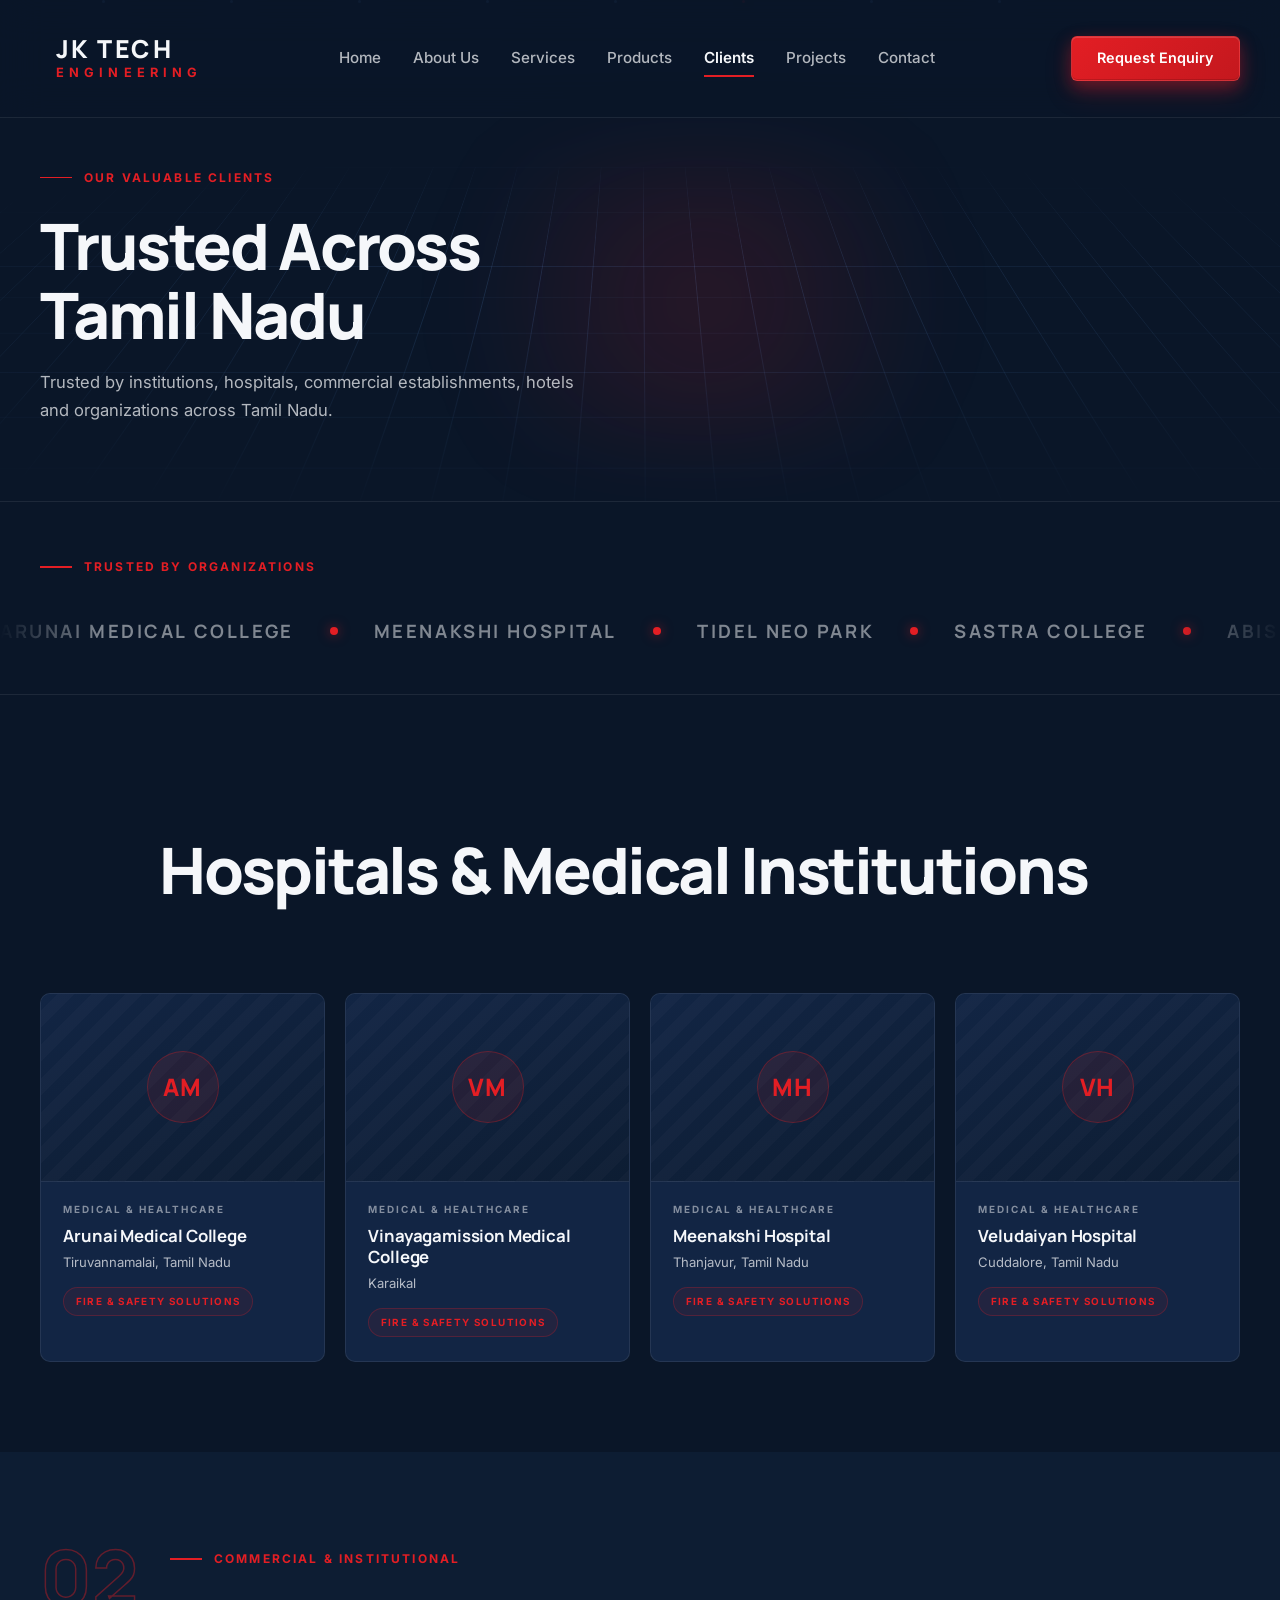
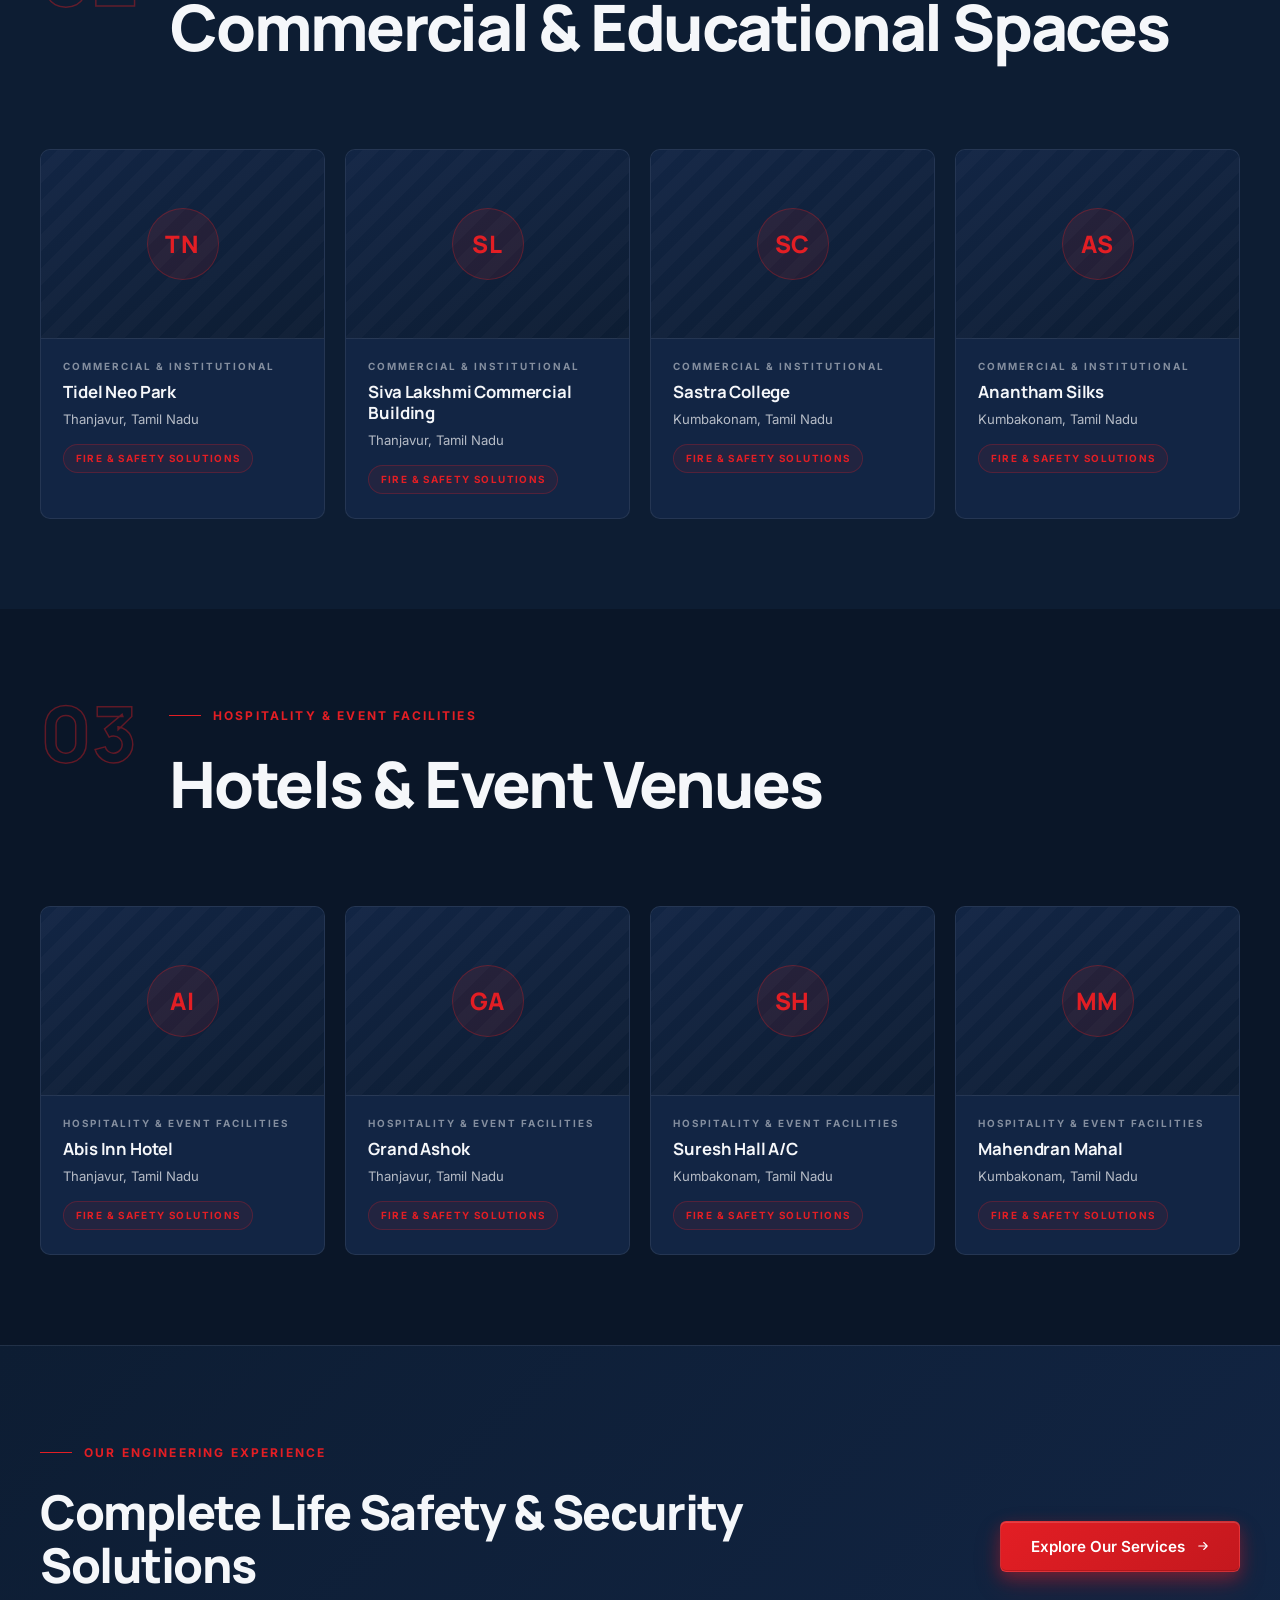
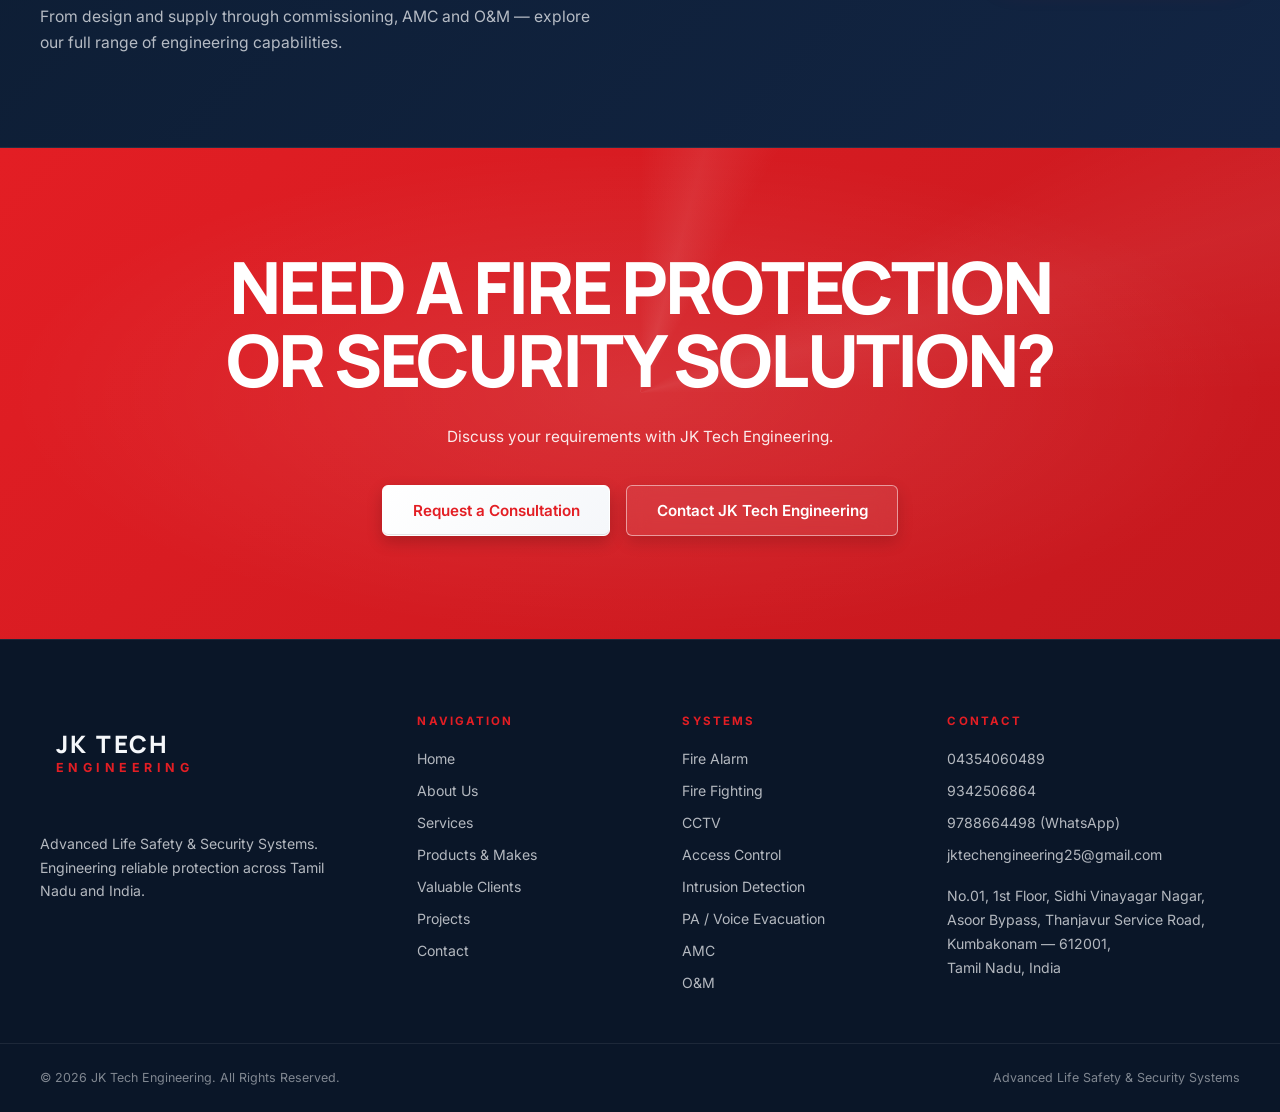
==== clients.html @ 4ef5f95f "Add files via upload" ====
<!DOCTYPE html>
<html lang="en">
<head>
<meta charset="UTF-8" />
<meta name="viewport" content="width=device-width, initial-scale=1.0, viewport-fit=cover" />
<title>Our Valuable Clients | JK Tech Engineering</title>
<meta name="description" content="Trusted by institutions, hospitals, commercial establishments, hotels and organizations across Tamil Nadu — JK Tech Engineering's valued client portfolio." />
<meta name="theme-color" content="#0A1628" />
<link rel="icon" type="image/png" href="./images/logo/favicon.png" />
<link rel="apple-touch-icon" href="./images/logo/favicon.png" />
<link rel="preconnect" href="https://fonts.googleapis.com" />
<link rel="preconnect" href="https://fonts.gstatic.com" crossorigin />
<link href="https://fonts.googleapis.com/css2?family=Inter:wght@400;500;600;700&family=Manrope:wght@500;600;700;800&display=swap" rel="stylesheet" />
<link rel="stylesheet" href="styles.css" />
</head>
<body>

<div class="page-transition" id="pageTransition" aria-hidden="true">
  <div class="page-transition__logo"><img src="./images/logo/logo.png" alt="" /></div>
</div>
<div class="scroll-progress" id="scrollProgress" aria-hidden="true"></div>

<header class="nav" id="nav">
  <div class="container nav__inner">
    <a href="index.html" class="logo" aria-label="JK Tech Engineering">
      <img src="./images/logo/logo.png" alt="" class="logo__mark" />
      <span class="logo__text">
        <span class="logo__name">JK TECH</span>
        <span class="logo__sub">ENGINEERING</span>
      </span>
    </a>
    <nav class="nav__links" aria-label="Primary">
      <a href="index.html">Home</a>
      <a href="index.html#about">About Us</a>
      <a href="services.html">Services</a>
      <a href="products.html">Products </a>
      <a href="clients.html" class="is-current">Clients</a>
      <a href="projects.html">Projects</a>
      <a href="index.html#contact">Contact</a>
    </nav>
    <div class="nav__actions">
      <a href="index.html#contact" class="btn btn--red">Request Enquiry</a>
      <button class="nav__burger" id="navBurger" aria-label="Open menu" aria-expanded="false"><span></span><span></span><span></span></button>
    </div>
  </div>
</header>

<div class="mmenu" id="mobileMenu" aria-hidden="true">
  <div class="mmenu__backdrop" data-close></div>
  <aside class="mmenu__panel">
    <div class="mmenu__head">
      <div class="mmenu__brand">
        <img src="./images/logo/logo.png" alt="" class="logo__mark" />
        <span class="logo__text"><span class="logo__name">JK TECH</span><span class="logo__sub">ENGINEERING</span></span>
      </div>
      <button class="mmenu__close" data-close aria-label="Close menu">✕</button>
    </div>
    <nav class="mmenu__links">
      <a href="index.html">Home</a>
      <a href="index.html#about">About Us</a>
      <a href="services.html">Services</a>
      <a href="products.html">Products </a>
      <a href="clients.html">Clients</a>
      <a href="projects.html">Projects</a>
      <a href="index.html#contact">Contact</a>
    </nav>
    <div class="mmenu__foot">
      <a href="tel:+919342506864" class="btn btn--outline">Call Now</a>
      <a href="https://wa.me/919788664498" target="_blank" rel="noopener" class="btn btn--outline">WhatsApp</a>
      <a href="index.html#contact" class="btn btn--red">Send Enquiry</a>
    </div>
  </aside>
</div>

<main>

<!-- HERO -->
<section class="page-hero">
  <div class="hero__bg" aria-hidden="true">
    <div class="hero__grid-3d"></div>
    <div class="hero__glow"></div>
    <div class="hero__particles">
      <span></span><span></span><span></span><span></span><span></span>
      <span></span><span></span><span></span>
    </div>
  </div>
  <div class="container">
    <p class="label-line" data-reveal><span class="label-line__rule"></span>OUR VALUABLE CLIENTS</p>
    <h1 class="page-hero__title" data-reveal>Trusted Across<br/>Tamil Nadu</h1>
    <p class="page-hero__sub" data-reveal>
      Trusted by institutions, hospitals, commercial establishments, hotels and organizations across Tamil Nadu.
    </p>
  </div>
</section>

<!-- TRUSTED MARQUEE -->
<section class="clients-marquee-section">
  <div class="container">
    <p class="label-line clients-marquee__label" data-reveal><span class="label-line__rule"></span>TRUSTED BY ORGANIZATIONS</p>
  </div>
  <div class="clients-marquee" aria-hidden="true">
    <div class="clients-marquee__track">
      <div class="clients-marquee__row">
        <span>ARUNAI MEDICAL COLLEGE</span><span class="dot-red"></span>
        <span>MEENAKSHI HOSPITAL</span><span class="dot-red"></span>
        <span>TIDEL NEO PARK</span><span class="dot-red"></span>
        <span>SASTRA COLLEGE</span><span class="dot-red"></span>
        <span>ABIS INN HOTEL</span><span class="dot-red"></span>
        <span>ANANTHAM SILKS</span><span class="dot-red"></span>
        <span>GRAND ASHOK</span><span class="dot-red"></span>
        <span>SIVA LAKSHMI COMMERCIAL</span><span class="dot-red"></span>
        <span>VINAYAGAMISSION MEDICAL COLLEGE</span><span class="dot-red"></span>
        <span>MAHENDRAN MAHAL</span><span class="dot-red"></span>
      </div>
      <div class="clients-marquee__row">
        <span>ARUNAI MEDICAL COLLEGE</span><span class="dot-red"></span>
        <span>MEENAKSHI HOSPITAL</span><span class="dot-red"></span>
        <span>TIDEL NEO PARK</span><span class="dot-red"></span>
        <span>SASTRA COLLEGE</span><span class="dot-red"></span>
        <span>ABIS INN HOTEL</span><span class="dot-red"></span>
        <span>ANANTHAM SILKS</span><span class="dot-red"></span>
        <span>GRAND ASHOK</span><span class="dot-red"></span>
        <span>SIVA LAKSHMI COMMERCIAL</span><span class="dot-red"></span>
        <span>VINAYAGAMISSION MEDICAL COLLEGE</span><span class="dot-red"></span>
        <span>MAHENDRAN MAHAL</span><span class="dot-red"></span>
      </div>
    </div>
  </div>
</section>

<!-- CATEGORY 1: MEDICAL & HEALTHCARE -->
<section class="client-category" id="cat-medical">
  <div class="container">
    <header class="client-category__head">
      <span class="client-category__num" data-reveal>01</span>
      <div>
        <p class="label-line" data-reveal><span class="label-line__rule"></span>MEDICAL &amp; HEALTHCARE</p>
        <h2 class="heading-xl" data-reveal>Hospitals &amp; Medical Institutions</h2>
      </div>
    </header>

    <div class="client-grid">
      <article class="client-card" data-reveal>
        <div class="client-card__logo">
          <div class="client-card__placeholder"><span>AM</span></div>
        </div>
        <div class="client-card__body">
          <p class="client-card__cat">Medical &amp; Healthcare</p>
          <h3 class="client-card__name">Arunai Medical College</h3>
          <p class="client-card__loc">Tiruvannamalai, Tamil Nadu</p>
          <span class="client-card__tag">Fire &amp; Safety Solutions</span>
        </div>
      </article>

      <article class="client-card" data-reveal>
        <div class="client-card__logo">
          <div class="client-card__placeholder"><span>VM</span></div>
        </div>
        <div class="client-card__body">
          <p class="client-card__cat">Medical &amp; Healthcare</p>
          <h3 class="client-card__name">Vinayagamission Medical College</h3>
          <p class="client-card__loc">Karaikal</p>
          <span class="client-card__tag">Fire &amp; Safety Solutions</span>
        </div>
      </article>

      <article class="client-card" data-reveal>
        <div class="client-card__logo">
          <div class="client-card__placeholder"><span>MH</span></div>
        </div>
        <div class="client-card__body">
          <p class="client-card__cat">Medical &amp; Healthcare</p>
          <h3 class="client-card__name">Meenakshi Hospital</h3>
          <p class="client-card__loc">Thanjavur, Tamil Nadu</p>
          <span class="client-card__tag">Fire &amp; Safety Solutions</span>
        </div>
      </article>

      <article class="client-card" data-reveal>
        <div class="client-card__logo">
          <div class="client-card__placeholder"><span>VH</span></div>
        </div>
        <div class="client-card__body">
          <p class="client-card__cat">Medical &amp; Healthcare</p>
          <h3 class="client-card__name">Veludaiyan Hospital</h3>
          <p class="client-card__loc">Cuddalore, Tamil Nadu</p>
          <span class="client-card__tag">Fire &amp; Safety Solutions</span>
        </div>
      </article>
    </div>
  </div>
</section>

<!-- CATEGORY 2: COMMERCIAL & INSTITUTIONAL -->
<section class="client-category client-category--alt" id="cat-commercial">
  <div class="container">
    <header class="client-category__head">
      <span class="client-category__num" data-reveal>02</span>
      <div>
        <p class="label-line" data-reveal><span class="label-line__rule"></span>COMMERCIAL &amp; INSTITUTIONAL</p>
        <h2 class="heading-xl" data-reveal>Commercial &amp; Educational Spaces</h2>
      </div>
    </header>

    <div class="client-grid">
      <article class="client-card" data-reveal>
        <div class="client-card__logo">
          <div class="client-card__placeholder"><span>TN</span></div>
        </div>
        <div class="client-card__body">
          <p class="client-card__cat">Commercial &amp; Institutional</p>
          <h3 class="client-card__name">Tidel Neo Park</h3>
          <p class="client-card__loc">Thanjavur, Tamil Nadu</p>
          <span class="client-card__tag">Fire &amp; Safety Solutions</span>
        </div>
      </article>

      <article class="client-card" data-reveal>
        <div class="client-card__logo">
          <div class="client-card__placeholder"><span>SL</span></div>
        </div>
        <div class="client-card__body">
          <p class="client-card__cat">Commercial &amp; Institutional</p>
          <h3 class="client-card__name">Siva Lakshmi Commercial Building</h3>
          <p class="client-card__loc">Thanjavur, Tamil Nadu</p>
          <span class="client-card__tag">Fire &amp; Safety Solutions</span>
        </div>
      </article>

      <article class="client-card" data-reveal>
        <div class="client-card__logo">
          <div class="client-card__placeholder"><span>SC</span></div>
        </div>
        <div class="client-card__body">
          <p class="client-card__cat">Commercial &amp; Institutional</p>
          <h3 class="client-card__name">Sastra College</h3>
          <p class="client-card__loc">Kumbakonam, Tamil Nadu</p>
          <span class="client-card__tag">Fire &amp; Safety Solutions</span>
        </div>
      </article>

      <article class="client-card" data-reveal>
        <div class="client-card__logo">
          <div class="client-card__placeholder"><span>AS</span></div>
        </div>
        <div class="client-card__body">
          <p class="client-card__cat">Commercial &amp; Institutional</p>
          <h3 class="client-card__name">Anantham Silks</h3>
          <p class="client-card__loc">Kumbakonam, Tamil Nadu</p>
          <span class="client-card__tag">Fire &amp; Safety Solutions</span>
        </div>
      </article>
    </div>
  </div>
</section>

<!-- CATEGORY 3: HOSPITALITY & EVENT FACILITIES -->
<section class="client-category" id="cat-hospitality">
  <div class="container">
    <header class="client-category__head">
      <span class="client-category__num" data-reveal>03</span>
      <div>
        <p class="label-line" data-reveal><span class="label-line__rule"></span>HOSPITALITY &amp; EVENT FACILITIES</p>
        <h2 class="heading-xl" data-reveal>Hotels &amp; Event Venues</h2>
      </div>
    </header>

    <div class="client-grid">
      <article class="client-card" data-reveal>
        <div class="client-card__logo">
          <div class="client-card__placeholder"><span>AI</span></div>
        </div>
        <div class="client-card__body">
          <p class="client-card__cat">Hospitality &amp; Event Facilities</p>
          <h3 class="client-card__name">Abis Inn Hotel</h3>
          <p class="client-card__loc">Thanjavur, Tamil Nadu</p>
          <span class="client-card__tag">Fire &amp; Safety Solutions</span>
        </div>
      </article>

      <article class="client-card" data-reveal>
        <div class="client-card__logo">
          <div class="client-card__placeholder"><span>GA</span></div>
        </div>
        <div class="client-card__body">
          <p class="client-card__cat">Hospitality &amp; Event Facilities</p>
          <h3 class="client-card__name">Grand Ashok</h3>
          <p class="client-card__loc">Thanjavur, Tamil Nadu</p>
          <span class="client-card__tag">Fire &amp; Safety Solutions</span>
        </div>
      </article>

      <article class="client-card" data-reveal>
        <div class="client-card__logo">
          <div class="client-card__placeholder"><span>SH</span></div>
        </div>
        <div class="client-card__body">
          <p class="client-card__cat">Hospitality &amp; Event Facilities</p>
          <h3 class="client-card__name">Suresh Hall A/C</h3>
          <p class="client-card__loc">Kumbakonam, Tamil Nadu</p>
          <span class="client-card__tag">Fire &amp; Safety Solutions</span>
        </div>
      </article>

      <article class="client-card" data-reveal>
        <div class="client-card__logo">
          <div class="client-card__placeholder"><span>MM</span></div>
        </div>
        <div class="client-card__body">
          <p class="client-card__cat">Hospitality &amp; Event Facilities</p>
          <h3 class="client-card__name">Mahendran Mahal</h3>
          <p class="client-card__loc">Kumbakonam, Tamil Nadu</p>
          <span class="client-card__tag">Fire &amp; Safety Solutions</span>
        </div>
      </article>
    </div>
  </div>
</section>

<!-- ENGINEERING EXPERIENCE CTA -->
<section class="mini-cta">
  <div class="container mini-cta__inner">
    <div data-reveal>
      <p class="label-line"><span class="label-line__rule"></span>OUR ENGINEERING EXPERIENCE</p>
      <h2 class="heading-lg mini-cta__title">Complete Life Safety &amp; Security Solutions</h2>
      <p class="mini-cta__sub">From design and supply through commissioning, AMC and O&amp;M — explore our full range of engineering capabilities.</p>
    </div>
    <a href="services.html" class="btn btn--red btn--lg btn--3d" data-reveal data-page-link>
      <span class="btn__shine"></span>
      <span class="btn__label">Explore Our Services</span>
      <svg viewBox="0 0 20 20" width="14" height="14" class="btn__arrow"><path d="M4 10h12M11 5l5 5-5 5" stroke="currentColor" stroke-width="1.6" fill="none" stroke-linecap="round" stroke-linejoin="round"/></svg>
    </a>
  </div>
</section>

<!-- MAIN CTA -->
<section class="cta">
  <div class="cta__bg" aria-hidden="true"><div class="cta__rays"></div></div>
  <div class="container cta__inner">
    <h2 class="cta__title" data-reveal>NEED A FIRE PROTECTION<br/>OR SECURITY SOLUTION?</h2>
    <p class="cta__sub" data-reveal>Discuss your requirements with JK Tech Engineering.</p>
    <div class="cta__actions" data-reveal>
      <a href="index.html#contact" class="btn btn--white btn--lg btn--3d"><span class="btn__shine"></span><span class="btn__label">Request a Consultation</span></a>
      <a href="index.html#contact" class="btn btn--white-outline btn--lg btn--3d"><span class="btn__shine"></span><span class="btn__label">Contact JK Tech Engineering</span></a>
    </div>
  </div>
</section>

</main>

<footer class="footer">
  <div class="container footer__grid">
    <div class="footer__brand">
      <div class="footer__brand-row">
        <img src="./images/logo/logo.png" alt="" class="footer__logo-mark" />
        <div class="footer__brand-text">
          <span class="footer__brand-name">JK TECH</span>
          <span class="footer__brand-sub">ENGINEERING</span>
        </div>
      </div>
      <p class="footer__tag">Advanced Life Safety &amp; Security Systems. Engineering reliable protection across Tamil Nadu and India.</p>
    </div>
    <div class="footer__col">
      <p class="footer__col-title">NAVIGATION</p>
      <a href="index.html">Home</a>
      <a href="index.html#about">About Us</a>
      <a href="services.html">Services</a>
      <a href="products.html">Products &amp; Makes</a>
      <a href="clients.html">Valuable Clients</a>
      <a href="projects.html">Projects</a>
      <a href="index.html#contact">Contact</a>
    </div>
    <div class="footer__col">
      <p class="footer__col-title">SYSTEMS</p>
      <a href="index.html#systems">Fire Alarm</a>
      <a href="index.html#systems">Fire Fighting</a>
      <a href="index.html#systems">CCTV</a>
      <a href="index.html#systems">Access Control</a>
      <a href="index.html#systems">Intrusion Detection</a>
      <a href="index.html#systems">PA / Voice Evacuation</a>
      <a href="services.html">AMC</a>
      <a href="services.html">O&amp;M</a>
    </div>
    <div class="footer__col">
      <p class="footer__col-title">CONTACT</p>
      <a href="tel:+914354060489">04354060489</a>
      <a href="tel:+919342506864">9342506864</a>
      <a href="https://wa.me/919788664498" target="_blank" rel="noopener">9788664498 (WhatsApp)</a>
      <a href="mailto:jktechengineering25@gmail.com">jktechengineering25@gmail.com</a>
      <p class="footer__addr">
        No.01, 1st Floor, Sidhi Vinayagar Nagar,<br/>
        Asoor Bypass, Thanjavur Service Road,<br/>
        Kumbakonam — 612001,<br/>
        Tamil Nadu, India
      </p>
    </div>
  </div>
  <div class="container footer__bottom">
    <p>© <span id="year">2025</span> JK Tech Engineering. All Rights Reserved.</p>
    <p>Advanced Life Safety &amp; Security Systems</p>
  </div>
</footer>

<script src="script.js" defer></script>
</body>
</html>
---- styles.css ----
/* ═══════════════════════════════════════════════════════════════
   JK TECH ENGINEERING — DARK NAVY + SMOOTH SCROLL + TRANSITIONS
   ═══════════════════════════════════════════════════════════════ */

:root {
  --bg:        #0A1628;
  --bg-2:      #0D1D33;
  --bg-3:      #122544;
  --border:    rgba(255, 255, 255, 0.08);
  --border-2:  rgba(255, 255, 255, 0.14);
  --text:      #F5F7FA;
  --text-2:    rgba(245, 247, 250, 0.72);
  --text-3:    rgba(245, 247, 250, 0.5);
  --text-4:    rgba(245, 247, 250, 0.32);
  --red:       #E31E24;
  --red-hover: #FF2E35;
  --green:     #10B981;
  --blue:      #60A5FA;
  --font-body: 'Inter', -apple-system, BlinkMacSystemFont, sans-serif;
  --font-head: 'Manrope', -apple-system, BlinkMacSystemFont, sans-serif;
  --radius-sm: 6px;
  --radius-md: 10px;
  --radius-lg: 14px;
  --container: 1280px;
  --gutter:    clamp(1.25rem, 4vw, 2.5rem);
  --shadow-lg:  0 12px 40px rgba(0, 0, 0, 0.4);
  --shadow-red: 0 8px 24px rgba(227, 30, 36, 0.35);
  --ease:      cubic-bezier(0.22, 1, 0.36, 1);
  --ease-smooth: cubic-bezier(0.4, 0, 0.2, 1);
  --dur-fast:  0.2s;
  --dur-base:  0.32s;
  --dur-slow:  0.6s;
}

*, *::before, *::after { box-sizing: border-box; margin: 0; padding: 0; }

html {
  -webkit-text-size-adjust: 100%;
  scroll-behavior: smooth;
  scroll-padding-top: 110px;
  -webkit-font-smoothing: antialiased;
  -moz-osx-font-smoothing: grayscale;
}

body {
  font-family: var(--font-body);
  font-size: 16px;
  line-height: 1.6;
  color: var(--text);
  background: var(--bg);
  overflow-x: hidden;
  min-height: 100vh;
  opacity: 1;
  transition: opacity 0.5s var(--ease);
}
body.is-leaving { opacity: 0; }
body.is-loading { opacity: 0; }

img, svg { display: block; max-width: 100%; height: auto; }
button { font: inherit; color: inherit; background: none; border: none; cursor: pointer; }
input, textarea, select { font: inherit; color: inherit; }
a { color: inherit; text-decoration: none; }
ul, ol { list-style: none; }
:focus { outline: none; }
:focus-visible { outline: 2px solid var(--red); outline-offset: 3px; border-radius: 4px; }
::selection { background: var(--red); color: var(--text); }

::-webkit-scrollbar { width: 10px; height: 10px; }
::-webkit-scrollbar-track { background: var(--bg); }
::-webkit-scrollbar-thumb { background: rgba(255, 255, 255, 0.15); border-radius: 999px; }

.container { width: 100%; max-width: var(--container); margin-inline: auto; padding-inline: var(--gutter); }
section { position: relative; padding-block: clamp(4rem, 8vw, 7rem); }

/* ═══════════════════════════════════════════════════════════════
   PAGE TRANSITION OVERLAY
   ═══════════════════════════════════════════════════════════════ */
.page-transition {
  position: fixed;
  inset: 0;
  z-index: 9999;
  background: var(--bg);
  display: grid;
  place-items: center;
  pointer-events: none;
  opacity: 0;
  transition: opacity 0.35s var(--ease);
}
.page-transition.is-active {
  opacity: 1;
  pointer-events: auto;
}
.page-transition__logo {
  width: 100px;
  height: 100px;
  display: grid;
  place-items: center;
  opacity: 0;
  transform: scale(0.85);
  transition: opacity 0.4s var(--ease), transform 0.4s var(--ease);
  animation: pageTransitionPulse 1.2s ease-in-out infinite;
}
.page-transition.is-active .page-transition__logo {
  opacity: 1;
  transform: scale(1);
}
.page-transition__logo img {
  width: 100%;
  height: 100%;
  object-fit: contain;
  filter: brightness(0) invert(1);
}
@keyframes pageTransitionPulse {
  0%, 100% { opacity: 0.8; transform: scale(1); }
  50%      { opacity: 1;   transform: scale(1.06); }
}

/* ═══════════════════════════════════════════════════════════════
   SCROLL PROGRESS BAR
   ═══════════════════════════════════════════════════════════════ */
.scroll-progress {
  position: fixed;
  top: 0;
  left: 0;
  height: 3px;
  width: 0%;
  background: linear-gradient(90deg, var(--red) 0%, #FF2E35 100%);
  z-index: 9998;
  box-shadow: 0 0 12px rgba(227, 30, 36, 0.6);
  transition: width 0.1s linear;
  pointer-events: none;
}

/* ═══════════════════════════════════════════════════════════════
   SCROLL REVEAL ANIMATIONS
   ═══════════════════════════════════════════════════════════════ */
[data-reveal] {
  opacity: 0;
  transform: translateY(40px);
  transition: opacity 1s var(--ease), transform 1s var(--ease);
}
[data-reveal].is-in {
  opacity: 1;
  transform: translateY(0);
}

/* Stagger for grids */
[data-reveal]:nth-child(1) { transition-delay: 0.05s; }
[data-reveal]:nth-child(2) { transition-delay: 0.12s; }
[data-reveal]:nth-child(3) { transition-delay: 0.19s; }
[data-reveal]:nth-child(4) { transition-delay: 0.26s; }
[data-reveal]:nth-child(5) { transition-delay: 0.33s; }
[data-reveal]:nth-child(6) { transition-delay: 0.40s; }
[data-reveal]:nth-child(7) { transition-delay: 0.47s; }

/* Hero reveal lines */
.reveal-line {
  display: block;
  opacity: 0;
  transform: translateY(60px) rotateX(-12deg);
  transform-origin: 50% 100%;
  transition: opacity 1.1s var(--ease), transform 1.1s var(--ease);
  animation-fill-mode: both;
}
.hero__title.is-in .reveal-line:nth-child(1) { transition-delay: 0.1s; }
.hero__title.is-in .reveal-line:nth-child(2) { transition-delay: 0.2s; }
.hero__title.is-in .reveal-line:nth-child(3) { transition-delay: 0.3s; }
.hero__title.is-in .reveal-line:nth-child(4) { transition-delay: 0.4s; }
.hero__title.is-in .reveal-line {
  opacity: 1;
  transform: translateY(0) rotateX(0);
}

/* ═══════════════════════════════════════════════════════════════
   TYPOGRAPHY
   ═══════════════════════════════════════════════════════════════ */
.heading-xl { font-family: var(--font-head); font-weight: 800; font-size: clamp(2.25rem, 5.2vw, 4rem); line-height: 1.08; letter-spacing: -0.035em; color: var(--text); margin-bottom: 1.5rem; }
.heading-lg { font-family: var(--font-head); font-weight: 800; font-size: clamp(2rem, 4vw, 3rem); line-height: 1.1; letter-spacing: -0.03em; color: var(--text); margin-bottom: 2.5rem; }
.red { color: var(--red); }

.label-line { display: inline-flex; align-items: center; gap: 0.75rem; font-family: var(--font-body); font-size: 0.75rem; font-weight: 700; letter-spacing: 0.18em; text-transform: uppercase; color: var(--red); margin-bottom: 1.5rem; }
.label-line__rule { display: inline-block; width: 32px; height: 1.5px; background: var(--red); }
.label-line--red { color: var(--red); }

/* ═══════════════════════════════════════════════════════════════
   3D BUTTONS
   ═══════════════════════════════════════════════════════════════ */
.btn {
  position: relative;
  display: inline-flex;
  align-items: center;
  justify-content: center;
  gap: 0.7rem;
  padding: 0.9rem 1.6rem;
  font-family: var(--font-body);
  font-size: 0.9rem;
  font-weight: 600;
  line-height: 1;
  border-radius: var(--radius-sm);
  border: 1.5px solid transparent;
  cursor: pointer;
  overflow: hidden;
  white-space: nowrap;
  isolation: isolate;
  transition: transform 0.4s var(--ease), box-shadow 0.4s var(--ease), background-color 0.3s var(--ease), border-color 0.3s var(--ease);
}

.btn--3d { transform: translateY(0) translateZ(0); will-change: transform; }
.btn--3d:hover { transform: translateY(-4px); }
.btn--3d:active { transform: translateY(-1px); transition-duration: 0.1s; }

.btn__shine {
  position: absolute; inset: 0;
  background: linear-gradient(120deg, transparent 20%, rgba(255,255,255,0.35) 50%, transparent 80%);
  transform: translateX(-110%);
  transition: transform 0.7s var(--ease);
  pointer-events: none; z-index: 1;
}
.btn--3d:hover .btn__shine { transform: translateX(110%); }

.btn__arrow { transition: transform 0.4s var(--ease); }
.btn--3d:hover .btn__arrow { transform: translateX(4px); }
.btn__label, .btn__spinner, .btn svg { position: relative; z-index: 2; }

.btn--red {
  background: linear-gradient(135deg, #E31E24 0%, #C4181E 100%);
  color: #fff; border-color: rgba(255, 255, 255, 0.1);
  box-shadow: 0 1px 0 rgba(255, 255, 255, 0.15) inset, 0 -1px 0 rgba(0, 0, 0, 0.15) inset, 0 6px 16px rgba(227, 30, 36, 0.35), 0 12px 28px rgba(227, 30, 36, 0.18);
}
.btn--red:hover {
  background: linear-gradient(135deg, #FF2E35 0%, #D92332 100%);
  box-shadow: 0 1px 0 rgba(255, 255, 255, 0.2) inset, 0 -1px 0 rgba(0, 0, 0, 0.15) inset, 0 12px 28px rgba(227, 30, 36, 0.45), 0 20px 40px rgba(227, 30, 36, 0.25);
}

.btn--outline {
  background: linear-gradient(180deg, rgba(255,255,255,0.04) 0%, rgba(255,255,255,0.01) 100%);
  color: var(--text); border-color: var(--border-2);
  box-shadow: 0 1px 0 rgba(255, 255, 255, 0.06) inset, 0 6px 16px rgba(0, 0, 0, 0.25);
}
.btn--outline:hover {
  border-color: var(--red);
  background: linear-gradient(180deg, rgba(227,30,36,0.1) 0%, rgba(227,30,36,0.02) 100%);
  box-shadow: 0 1px 0 rgba(255, 255, 255, 0.08) inset, 0 12px 28px rgba(227, 30, 36, 0.25);
}

.btn--white {
  background: linear-gradient(135deg, #FFFFFF 0%, #F5F7FA 100%);
  color: var(--red); border-color: #fff;
  box-shadow: 0 1px 0 rgba(255, 255, 255, 0.8) inset, 0 -1px 0 rgba(0, 0, 0, 0.1) inset, 0 6px 16px rgba(0, 0, 0, 0.2);
}
.btn--white:hover {
  box-shadow: 0 1px 0 rgba(255, 255, 255, 0.9) inset, 0 -1px 0 rgba(0, 0, 0, 0.1) inset, 0 12px 28px rgba(0, 0, 0, 0.3);
}

.btn--white-outline {
  background: rgba(255, 255, 255, 0.08);
  color: #fff; border-color: rgba(255, 255, 255, 0.5);
  backdrop-filter: blur(10px);
  box-shadow: 0 6px 16px rgba(0, 0, 0, 0.15);
}
.btn--white-outline:hover {
  background: rgba(255, 255, 255, 0.15); border-color: #fff;
  box-shadow: 0 12px 28px rgba(0, 0, 0, 0.25);
}

.btn--lg { padding: 1.05rem 1.85rem; font-size: 0.95rem; }
.btn--block { width: 100%; }
.btn__spinner { display: none; width: 14px; height: 14px; border: 2px solid rgba(255, 255, 255, 0.4); border-top-color: #fff; border-radius: 50%; animation: spin 0.8s linear infinite; }
#submitBtn.is-loading .btn__spinner { display: inline-block; }
#submitBtn.is-loading .btn__label { opacity: 0.7; }
#submitBtn:disabled { opacity: 0.75; cursor: not-allowed; transform: none !important; }
@keyframes spin { to { transform: rotate(360deg); } }

/* ═══════════════════════════════════════════════════════════════
   NAVBAR
   ═══════════════════════════════════════════════════════════════ */
.nav { position: fixed; top: 0; left: 0; right: 0; z-index: 100; background: rgba(10, 22, 40, 0.85); backdrop-filter: blur(20px); -webkit-backdrop-filter: blur(20px); border-bottom: 1px solid var(--border); transition: all 0.5s var(--ease); }
.nav.is-scrolled { background: rgba(10, 22, 40, 0.95); box-shadow: 0 4px 24px rgba(0, 0, 0, 0.3); }
.nav__inner { display: flex; align-items: center; justify-content: space-between; gap: 2rem; padding-block: 1.15rem; }

/* BIGGER LOGO */
.logo { display: inline-flex; align-items: center; gap: 16px; flex-shrink: 0; transition: transform 0.4s var(--ease); }
.logo:hover { transform: scale(1.03); }
.logo__mark {
  height: 80px;
  width: auto;
  max-width: 96px;
  display: block;
  object-fit: contain;
  filter: brightness(0) invert(1) drop-shadow(0 0 10px rgba(255,255,255,0.1));
  transition: filter 0.3s var(--ease);
}
.logo:hover .logo__mark { filter: brightness(0) invert(1) drop-shadow(0 0 16px rgba(227,30,36,0.5)); }
.logo__text { display: flex; flex-direction: column; line-height: 1; gap: 6px; }
.logo__name { font-family: var(--font-head); font-size: 1.55rem; font-weight: 800; letter-spacing: 0.1em; color: var(--text); white-space: nowrap; }
.logo__sub  { font-family: var(--font-body); font-size: 0.8rem; font-weight: 700; letter-spacing: 0.4em; color: var(--red); text-transform: uppercase; white-space: nowrap; }

.nav__links { display: none; align-items: center; gap: 2rem; }
@media (min-width: 1000px) { .nav__links { display: flex; } }
.nav__links a { font-size: 0.95rem; font-weight: 500; color: var(--text-2); position: relative; transition: color var(--dur-fast) var(--ease); }
.nav__links a::before {
  content: '';
  position: absolute;
  bottom: -6px; left: 0;
  width: 100%; height: 2px;
  background: var(--red);
  transform: scaleX(0);
  transform-origin: right center;
  transition: transform 0.4s var(--ease);
}
.nav__links a:hover { color: var(--text); }
.nav__links a:hover::before { transform: scaleX(1); transform-origin: left center; }
.nav__links a.is-current { color: var(--text); font-weight: 600; }
.nav__links a.is-current::before { transform: scaleX(1); }

.nav__actions { display: flex; align-items: center; gap: 1rem; }
.nav__burger { display: inline-flex; flex-direction: column; justify-content: center; gap: 5px; width: 44px; height: 44px; padding: 11px; border: 1px solid var(--border-2); border-radius: var(--radius-sm); background: transparent; }
@media (min-width: 1000px) { .nav__burger { display: none; } }
.nav__burger span { display: block; height: 2px; width: 100%; background: var(--text); border-radius: 1px; transition: all var(--dur-base); }
.nav__burger.is-open span:nth-child(1) { transform: translateY(7px) rotate(45deg); }
.nav__burger.is-open span:nth-child(2) { opacity: 0; }
.nav__burger.is-open span:nth-child(3) { transform: translateY(-7px) rotate(-45deg); }

/* ═══════════════════════════════════════════════════════════════
   MOBILE MENU
   ═══════════════════════════════════════════════════════════════ */
.mmenu { position: fixed; inset: 0; z-index: 200; pointer-events: none; }
.mmenu.is-open { pointer-events: auto; }
.mmenu__backdrop { position: absolute; inset: 0; background: rgba(0, 0, 0, 0.7); backdrop-filter: blur(6px); opacity: 0; transition: opacity var(--dur-base); }
.mmenu.is-open .mmenu__backdrop { opacity: 1; }
.mmenu__panel { position: absolute; top: 0; right: 0; bottom: 0; width: min(420px, 90vw); background: var(--bg-2); border-left: 1px solid var(--border); padding: 1.5rem; display: flex; flex-direction: column; transform: translateX(100%); transition: transform 0.55s var(--ease); overflow-y: auto; }
.mmenu.is-open .mmenu__panel { transform: translateX(0); }
.mmenu__head { display: flex; justify-content: space-between; align-items: center; padding-bottom: 1rem; border-bottom: 1px solid var(--border); margin-bottom: 1.5rem; gap: 1rem; }
.mmenu__brand { display: inline-flex; align-items: center; gap: 12px; }
.mmenu__brand .logo__mark { height: 62px; max-width: 72px; }
.mmenu__brand .logo__name { font-size: 1.2rem; }
.mmenu__brand .logo__sub { font-size: 0.65rem; letter-spacing: 0.3em; }
.mmenu__close { width: 40px; height: 40px; display: grid; place-items: center; border-radius: var(--radius-sm); color: var(--text); border: 1px solid var(--border-2); flex-shrink: 0; }
.mmenu__links { display: flex; flex-direction: column; gap: 0.25rem; }
.mmenu__links a { padding: 1rem 0; border-bottom: 1px solid var(--border); font-family: var(--font-head); font-size: 1.3rem; font-weight: 600; color: var(--text); transition: padding-left 0.3s var(--ease), color 0.3s var(--ease); }
.mmenu__links a:hover { padding-left: 0.5rem; color: var(--red); }
.mmenu__foot { margin-top: auto; padding-top: 1.5rem; display: grid; gap: 0.5rem; }

/* ═══════════════════════════════════════════════════════════════
   HERO
   ═══════════════════════════════════════════════════════════════ */
.hero { position: relative; padding-top: clamp(8rem, 13vh, 10rem); padding-bottom: clamp(3rem, 6vw, 5rem); background: var(--bg); overflow: hidden; }

.hero__bg { position: absolute; inset: 0; pointer-events: none; z-index: 0; perspective: 800px; perspective-origin: 50% 50%; }

.hero__grid-3d {
  position: absolute; inset: -20%;
  background-image:
    linear-gradient(to right, rgba(96, 165, 250, 0.15) 1px, transparent 1px),
    linear-gradient(to bottom, rgba(96, 165, 250, 0.15) 1px, transparent 1px);
  background-size: 60px 60px;
  transform: rotateX(55deg) translateZ(-100px);
  transform-origin: center center;
  animation: gridScroll 24s linear infinite;
  mask-image: radial-gradient(ellipse 80% 60% at 50% 40%, black 10%, transparent 75%);
  -webkit-mask-image: radial-gradient(ellipse 80% 60% at 50% 40%, black 10%, transparent 75%);
}
@keyframes gridScroll { from { background-position: 0 0; } to { background-position: 0 60px; } }

.hero__glow { position: absolute; top: 30%; left: 25%; width: 60%; height: 60%; background: radial-gradient(circle at center, rgba(227, 30, 36, 0.15) 0%, transparent 60%); animation: glowPulse 6s ease-in-out infinite; filter: blur(40px); }
@keyframes glowPulse { 0%, 100% { opacity: 0.6; transform: scale(1); } 50% { opacity: 1; transform: scale(1.1); } }

.hero__particles { position: absolute; inset: 0; overflow: hidden; }
.hero__particles span { position: absolute; width: 3px; height: 3px; background: rgba(96, 165, 250, 0.7); border-radius: 50%; box-shadow: 0 0 8px rgba(96, 165, 250, 0.8); animation: floatUp 18s linear infinite; }
.hero__particles span:nth-child(1)  { left:  8%; animation-delay:  0s;  animation-duration: 16s; }
.hero__particles span:nth-child(2)  { left: 18%; animation-delay: -2s;  animation-duration: 20s; }
.hero__particles span:nth-child(3)  { left: 28%; animation-delay: -4s;  animation-duration: 18s; }
.hero__particles span:nth-child(4)  { left: 38%; animation-delay: -6s;  animation-duration: 22s; }
.hero__particles span:nth-child(5)  { left: 48%; animation-delay: -8s;  animation-duration: 17s; }
.hero__particles span:nth-child(6)  { left: 58%; animation-delay: -10s; animation-duration: 21s; background: rgba(227, 30, 36, 0.7); box-shadow: 0 0 8px rgba(227, 30, 36, 0.8); }
.hero__particles span:nth-child(7)  { left: 68%; animation-delay: -12s; animation-duration: 19s; }
.hero__particles span:nth-child(8)  { left: 78%; animation-delay: -14s; animation-duration: 23s; }
.hero__particles span:nth-child(9)  { left: 88%; animation-delay: -1s;  animation-duration: 15s; background: rgba(227, 30, 36, 0.7); box-shadow: 0 0 8px rgba(227, 30, 36, 0.8); }
.hero__particles span:nth-child(10) { left: 12%; animation-delay: -3s;  animation-duration: 25s; }
.hero__particles span:nth-child(11) { left: 42%; animation-delay: -7s;  animation-duration: 18s; }
.hero__particles span:nth-child(12) { left: 72%; animation-delay: -9s;  animation-duration: 20s; }
@keyframes floatUp {
  0%   { transform: translateY(100vh) translateX(0);    opacity: 0; }
  10%  { opacity: 1; }
  90%  { opacity: 1; }
  100% { transform: translateY(-10vh) translateX(30px); opacity: 0; }
}

.hero__scanlines { position: absolute; inset: 0; background: repeating-linear-gradient(0deg, rgba(255,255,255,0.02) 0px, rgba(255,255,255,0.02) 1px, transparent 1px, transparent 3px); opacity: 0.4; pointer-events: none; }

.hero__corner { position: absolute; width: 60px; height: 60px; border: 1px solid rgba(96, 165, 250, 0.3); pointer-events: none; }
.hero__corner--tl { top: 100px; left: 30px; border-right: none; border-bottom: none; }
.hero__corner--br { bottom: 30px; right: 30px; border-left: none; border-top: none; }

.hero__inner { position: relative; z-index: 1; display: grid; grid-template-columns: 1fr; gap: 3rem; align-items: center; }
@media (min-width: 1000px) { .hero__inner { grid-template-columns: 1fr 1fr; gap: 4rem; } }

.hero__title { font-family: var(--font-head); font-size: clamp(2.75rem, 6.5vw, 5rem); font-weight: 800; line-height: 1.02; letter-spacing: -0.04em; color: var(--text); margin-bottom: 1.75rem; perspective: 800px; }
.hero__body { font-size: clamp(1rem, 1.1vw, 1.1rem); line-height: 1.65; color: var(--text-2); max-width: 46ch; margin-bottom: 2.25rem; }
.hero__actions { display: flex; flex-wrap: wrap; gap: 0.85rem; }

.hero__visual { position: relative; aspect-ratio: 4 / 5; max-height: 640px; border-radius: var(--radius-lg); }
.hero__img-wrap { position: absolute; inset: 0; border-radius: var(--radius-lg); overflow: hidden; box-shadow: var(--shadow-lg); border: 1px solid var(--border); }
.hero__img-wrap img { width: 100%; height: 100%; object-fit: cover; }
.hero__visual-ring { position: absolute; top: -24px; right: -24px; width: 120px; height: 120px; border: 1.5px solid rgba(227, 30, 36, 0.4); border-radius: 50%; pointer-events: none; animation: ringPulse 4s ease-in-out infinite; }
.hero__visual-ring::after { content: ''; position: absolute; inset: 12px; border: 1.5px solid rgba(227, 30, 36, 0.2); border-radius: 50%; }
@keyframes ringPulse { 0%, 100% { transform: scale(1); opacity: 0.8; } 50% { transform: scale(1.06); opacity: 1; } }

.float-card { position: absolute; display: inline-flex; align-items: center; gap: 0.5rem; padding: 0.65rem 1rem; background: rgba(10, 22, 40, 0.92); border: 1px solid var(--border-2); border-radius: 999px; font-size: 0.8rem; font-weight: 600; color: var(--text); backdrop-filter: blur(12px); box-shadow: 0 8px 24px rgba(0,0,0,0.4); z-index: 2; white-space: nowrap; animation: floatCard 4s ease-in-out infinite; }
.float-card--fire { top: 24px; left: -16px; animation-delay: 0s; }
.float-card--cctv { top: 96px; right: -20px; animation-delay: -2s; }
@keyframes floatCard { 0%, 100% { transform: translateY(0); } 50% { transform: translateY(-8px); } }

.dot { display: inline-block; width: 8px; height: 8px; border-radius: 50%; flex-shrink: 0; }
.dot--red { background: var(--red); animation: pulse-red 2s infinite; }
.dot--green { background: var(--green); animation: pulse-green 2s infinite; }
@keyframes pulse-red { 0% { box-shadow: 0 0 0 0 rgba(227,30,36,0.5); } 70% { box-shadow: 0 0 0 8px rgba(227,30,36,0); } 100% { box-shadow: 0 0 0 0 rgba(227,30,36,0); } }
@keyframes pulse-green { 0% { box-shadow: 0 0 0 0 rgba(16,185,129,0.5); } 70% { box-shadow: 0 0 0 8px rgba(16,185,129,0); } 100% { box-shadow: 0 0 0 0 rgba(16,185,129,0); } }

/* ═══════════════════════════════════════════════════════════════
   ABOUT
   ═══════════════════════════════════════════════════════════════ */
.about { background: var(--bg-2); padding-block: clamp(4rem, 8vw, 7rem); }
.about__grid { display: grid; grid-template-columns: 1fr; gap: 3rem; align-items: center; }
@media (min-width: 1000px) { .about__grid { grid-template-columns: 1fr 1fr; gap: 5rem; } }
.about__media { position: relative; aspect-ratio: 4 / 5; border-radius: var(--radius-lg); }
.about__img-wrap { position: absolute; inset: 0; border-radius: var(--radius-lg); overflow: hidden; box-shadow: var(--shadow-lg); border: 1px solid var(--border); }
.about__img-wrap img { width: 100%; height: 100%; object-fit: cover; transition: transform 1.2s var(--ease); }
.about__media:hover .about__img-wrap img { transform: scale(1.04); }
.float-card--coverage { top: 24px; left: -20px; padding: 0.75rem 1.1rem; flex-direction: column; align-items: flex-start; gap: 0.15rem; border-radius: var(--radius-md); }
.float-card__kicker { font-size: 0.7rem; font-weight: 600; color: var(--text-3); }
.float-card__value { font-size: 0.9rem; font-weight: 700; color: var(--red); }
.badge-est { position: absolute; bottom: -24px; right: -20px; background: linear-gradient(135deg, #E31E24 0%, #C4181E 100%); color: #fff; padding: 1.1rem 1.4rem; border-radius: var(--radius-md); display: flex; flex-direction: column; align-items: center; gap: 0.15rem; box-shadow: var(--shadow-red); z-index: 2; animation: badgeBounce 3s ease-in-out infinite; }
@keyframes badgeBounce { 0%, 100% { transform: translateY(0); } 50% { transform: translateY(-4px); } }
.badge-est__year { font-family: var(--font-head); font-size: 1.65rem; font-weight: 800; line-height: 1; }
.badge-est__label { font-size: 0.62rem; font-weight: 700; letter-spacing: 0.18em; }
.about__copy .heading-xl { margin-bottom: 1.75rem; }
.about__p { font-size: 1rem; line-height: 1.7; color: var(--text-2); margin-bottom: 1.25rem; max-width: 52ch; }
.about__copy .btn { margin-top: 1rem; }

/* ═══════════════════════════════════════════════════════════════
   SERVICES
   ═══════════════════════════════════════════════════════════════ */
.services { background: var(--bg); }
.services__head { max-width: 780px; margin-bottom: clamp(3rem, 5vw, 4rem); }
.services__layout { display: grid; grid-template-columns: 1fr; gap: 3rem; }
@media (min-width: 1000px) { .services__layout { grid-template-columns: 1fr 1fr; gap: 4rem; align-items: start; } }
.services__list { display: flex; flex-direction: column; }
.svc-tab { border-bottom: 1px solid var(--border); transition: all 0.4s var(--ease); }
.svc-tab:first-child { border-top: 1px solid var(--border); }
.svc-tab__head { display: flex; align-items: center; gap: 1.25rem; padding: 1.25rem 0; cursor: pointer; transition: padding 0.4s var(--ease); }
.svc-tab:hover .svc-tab__head { padding-left: 0.5rem; }
.svc-tab__num { font-size: 0.8rem; font-weight: 700; color: var(--text-4); min-width: 30px; transition: color 0.3s var(--ease); }
.svc-tab:hover .svc-tab__num { color: var(--red); }
.svc-tab__name { font-family: var(--font-head); font-size: clamp(1.1rem, 1.5vw, 1.35rem); font-weight: 700; color: var(--text); letter-spacing: -0.015em; transition: transform 0.4s var(--ease); }
.svc-tab:hover .svc-tab__name { transform: translateX(4px); }
.svc-tab__body { max-height: 0; overflow: hidden; transition: max-height 0.7s var(--ease); }
.svc-tab__body p { font-size: 0.95rem; line-height: 1.7; color: var(--text-2); padding-bottom: 1.5rem; padding-left: 2.75rem; max-width: 52ch; }
.svc-tab.is-active { border-bottom-color: var(--red); }
.svc-tab.is-active .svc-tab__num { color: var(--red); }
.svc-tab.is-active .svc-tab__body { max-height: 240px; }
.svc-tab.is-active .svc-tab__head { padding-bottom: 0.5rem; border-left: 3px solid var(--red); padding-left: 1rem; margin-left: -1rem; }
.services__preview { display: flex; flex-direction: column; gap: 1.5rem; position: sticky; top: 120px; }
.services__preview-img { aspect-ratio: 4 / 3; border-radius: var(--radius-lg); overflow: hidden; box-shadow: var(--shadow-lg); border: 1px solid var(--border); transition: transform 0.6s var(--ease); }
.services__preview-img:hover { transform: scale(1.02); }
.services__preview-img img { width: 100%; height: 100%; object-fit: cover; transition: opacity 0.4s var(--ease), transform 1.2s var(--ease); }
.services__caption { padding: 1.5rem; background: var(--bg-3); border-radius: var(--radius-md); border-left: 3px solid var(--red); border-top: 1px solid var(--border); border-right: 1px solid var(--border); border-bottom: 1px solid var(--border); }
.services__caption .label-line { margin-bottom: 0.75rem; }
.services__caption-text { font-size: 0.95rem; line-height: 1.7; color: var(--text-2); }
.services__cta { margin-top: 3rem; text-align: center; }

/* ═══════════════════════════════════════════════════════════════
   SYSTEMS
   ═══════════════════════════════════════════════════════════════ */
.systems { background: var(--bg-2); }
.systems__head { max-width: 780px; margin-bottom: clamp(3rem, 5vw, 4rem); }
.systems__grid { display: grid; grid-template-columns: 1fr; gap: 1rem; }
@media (min-width: 640px) { .systems__grid { grid-template-columns: 1fr 1fr; } }
@media (min-width: 1000px) { .systems__grid { grid-template-columns: repeat(4, 1fr); } }
.sys-card { position: relative; padding: 1.75rem 1.5rem; background: var(--bg-3); border: 1px solid var(--border); border-radius: var(--radius-md); display: flex; flex-direction: column; gap: 0.85rem; transition: all 0.5s var(--ease); overflow: hidden; }
.sys-card:hover { border-color: var(--red); transform: translateY(-8px); box-shadow: 0 24px 48px rgba(227, 30, 36, 0.2), 0 12px 24px rgba(0, 0, 0, 0.3); }
.sys-card__icon { display: inline-flex; align-items: center; justify-content: center; width: 40px; height: 40px; border-radius: var(--radius-sm); flex-shrink: 0; transition: transform 0.4s var(--ease); }
.sys-card:hover .sys-card__icon { transform: scale(1.1) rotate(-4deg); }
.sys-card__icon--red { background: rgba(227, 30, 36, 0.18); color: #FF6B6B; }
.sys-card__icon--blue { background: rgba(96, 165, 250, 0.18); color: #93C5FD; }
.sys-card__icon--navy { background: rgba(255, 255, 255, 0.08); color: var(--text); }
.sys-card h3 { font-family: var(--font-head); font-size: 1.05rem; font-weight: 700; color: var(--text); }
.sys-card p { font-size: 0.85rem; line-height: 1.65; color: var(--text-2); }
.sys-card__line { display: block; width: 24px; height: 2px; background: var(--red); margin-top: auto; transition: width 0.5s var(--ease); }
.sys-card:hover .sys-card__line { width: 60px; }

/* ═══════════════════════════════════════════════════════════════
   SECTORS
   ═══════════════════════════════════════════════════════════════ */
.sectors { background: var(--bg); }
.sectors__head { max-width: 780px; margin-bottom: clamp(2.5rem, 5vw, 4rem); }
.sectors__sub { font-size: 0.95rem; color: var(--text-3); max-width: 48ch; margin-top: 0.5rem; }
.sectors__grid { display: grid; grid-template-columns: 1fr; gap: 1rem; }
@media (min-width: 720px) { .sectors__grid { grid-template-columns: repeat(4, 1fr); grid-auto-rows: 260px; } .sector--tall { grid-row: span 2; grid-column: span 2; } .sector:nth-child(2) { grid-column: span 2; } .sector:nth-child(3) { grid-column: span 1; } .sector:nth-child(4) { grid-column: span 1; } .sector:nth-child(5) { grid-column: span 4; } }
@media (min-width: 1000px) { .sectors__grid { grid-template-columns: repeat(6, 1fr); grid-auto-rows: 220px; } .sector--tall { grid-column: span 3; grid-row: span 2; } .sector:nth-child(2) { grid-column: span 3; grid-row: span 1; } .sector:nth-child(3) { grid-column: span 3; grid-row: span 1; } .sector:nth-child(4) { grid-column: span 2; grid-row: span 1; } .sector:nth-child(5) { grid-column: span 4; grid-row: span 1; } }
.sector { position: relative; border-radius: var(--radius-md); overflow: hidden; cursor: pointer; min-height: 220px; border: 1px solid var(--border); transition: all 0.5s var(--ease); }
.sector img { position: absolute; inset: 0; width: 100%; height: 100%; object-fit: cover; transition: transform 1.2s var(--ease); }
.sector:hover img { transform: scale(1.1); }
.sector:hover { transform: translateY(-6px); box-shadow: 0 24px 48px rgba(0, 0, 0, 0.5); border-color: var(--red); }
.sector::before { content: ''; position: absolute; inset: 0; background: linear-gradient(180deg, rgba(10, 22, 40, 0.2) 0%, rgba(10, 22, 40, 0.9) 100%); z-index: 1; transition: opacity 0.5s var(--ease); }
.sector__meta { position: absolute; inset: auto 0 0 0; padding: 1.5rem; z-index: 2; color: #fff; display: flex; flex-direction: column; gap: 0.75rem; align-items: flex-start; }
.sector__accent { display: block; width: 20px; height: 3px; background: var(--red); transition: width 0.5s var(--ease); }
.sector:hover .sector__accent { width: 44px; }
.sector__meta h3 { font-family: var(--font-head); font-size: clamp(1.1rem, 1.6vw, 1.4rem); font-weight: 700; color: #fff; }

/* ═══════════════════════════════════════════════════════════════
   VIDEOS
   ═══════════════════════════════════════════════════════════════ */
.videos { background: var(--bg-2); padding-block: clamp(4rem, 8vw, 7rem); }
.videos__head { display: flex; flex-wrap: wrap; justify-content: space-between; align-items: flex-end; gap: 2rem; margin-bottom: clamp(2.5rem, 5vw, 4rem); }
.videos__sub { font-size: 0.95rem; line-height: 1.65; color: var(--text-3); }
.videos__grid { display: grid; grid-template-columns: 1fr; gap: 1.25rem; }
@media (min-width: 640px) { .videos__grid { grid-template-columns: repeat(2, 1fr); } }
@media (min-width: 1000px) { .videos__grid { grid-template-columns: repeat(4, 1fr); } }
.video-card { background: var(--bg-3); border: 1px solid var(--border); border-radius: var(--radius-md); overflow: hidden; transition: all 0.5s var(--ease); cursor: pointer; }
.video-card:hover { border-color: var(--red); transform: translateY(-8px); box-shadow: 0 24px 48px rgba(0, 0, 0, 0.5); }
.video-card__thumb { position: relative; aspect-ratio: 4 / 3; overflow: hidden; background: #000; }
.video-card__thumb img { width: 100%; height: 100%; object-fit: cover; transition: transform 0.8s var(--ease); }
.video-card:hover .video-card__thumb img { transform: scale(1.05); }
.video-card__play { position: absolute; top: 50%; left: 50%; transform: translate(-50%, -50%); width: 52px; height: 52px; border-radius: 50%; background: rgba(255, 255, 255, 0.95); color: var(--bg); display: grid; place-items: center; box-shadow: 0 12px 32px rgba(0, 0, 0, 0.4); transition: all 0.4s var(--ease); }
.video-card:hover .video-card__play { background: var(--red); color: #fff; transform: translate(-50%, -50%) scale(1.15); box-shadow: 0 16px 40px rgba(227, 30, 36, 0.5); }
.video-card__meta { padding: 1.25rem; }
.video-card__meta h3 { font-family: var(--font-head); font-size: 0.98rem; font-weight: 700; color: var(--text); margin-bottom: 0.5rem; }
.video-card__meta p { font-size: 0.82rem; line-height: 1.6; color: var(--text-2); }

/* ═══════════════════════════════════════════════════════════════
   COMPLIANCE
   ═══════════════════════════════════════════════════════════════ */
.compliance { background: var(--bg); }
.compliance__grid { display: grid; grid-template-columns: 1fr; gap: 3rem; }
@media (min-width: 1000px) { .compliance__grid { grid-template-columns: 1fr 1fr; gap: 5rem; align-items: start; } }
.compliance__copy p { font-size: 1rem; line-height: 1.75; color: var(--text-2); margin-bottom: 1.25rem; max-width: 52ch; }
.compliance__badges { display: grid; grid-template-columns: 1fr 1fr; gap: 0.75rem; }
.std-card { background: var(--bg-3); border: 1px solid var(--border); border-radius: var(--radius-md); padding: 1.75rem 1.5rem; text-align: center; display: flex; flex-direction: column; align-items: center; gap: 0.4rem; transition: all 0.5s var(--ease); }
.std-card:hover { border-color: var(--red); background: var(--bg-2); transform: translateY(-6px); box-shadow: 0 20px 40px rgba(227, 30, 36, 0.15); }
.std-card h3 { font-family: var(--font-head); font-size: 1.35rem; font-weight: 800; color: var(--text); }
.std-card p { font-size: 0.75rem; color: var(--text-3); font-weight: 500; }
.std-card--wide { grid-column: span 2; background: rgba(227, 30, 36, 0.08); border-color: rgba(227, 30, 36, 0.3); }
.std-card--wide h3 { font-size: 0.98rem; color: #FF8B8F; }
.std-card--wide p { font-size: 0.78rem; color: var(--text-2); }

/* ═══════════════════════════════════════════════════════════════
   CTA
   ═══════════════════════════════════════════════════════════════ */
.cta { background: linear-gradient(135deg, #E31E24 0%, #C4181E 100%); color: #fff; padding-block: clamp(4rem, 8vw, 7rem); position: relative; overflow: hidden; }
.cta__bg { position: absolute; inset: 0; pointer-events: none; overflow: hidden; }
.cta__rays { position: absolute; inset: -50%; background: conic-gradient(from 0deg at 50% 50%, transparent 0deg, rgba(255,255,255,0.08) 15deg, transparent 30deg, transparent 60deg, rgba(255,255,255,0.05) 75deg, transparent 90deg); animation: rayspin 40s linear infinite; }
@keyframes rayspin { to { transform: rotate(360deg); } }
.cta::before { content: ''; position: absolute; inset: 0; background: radial-gradient(ellipse at center, rgba(255, 255, 255, 0.1), transparent 70%); pointer-events: none; }
.cta__inner { position: relative; z-index: 1; display: flex; flex-direction: column; align-items: center; text-align: center; gap: 1.75rem; }
.cta__title { font-family: var(--font-head); font-size: clamp(2.25rem, 6vw, 4.5rem); font-weight: 800; line-height: 1.02; letter-spacing: -0.04em; color: #fff; }
.cta__sub { font-size: clamp(0.95rem, 1.2vw, 1.1rem); line-height: 1.6; color: rgba(255, 255, 255, 0.9); max-width: 52ch; }
.cta__actions { display: flex; flex-wrap: wrap; gap: 1rem; justify-content: center; margin-top: 0.5rem; }

/* ═══════════════════════════════════════════════════════════════
   CONTACT
   ═══════════════════════════════════════════════════════════════ */
.contact { background: var(--bg-2); padding-block: clamp(4rem, 8vw, 7rem); }
.contact__head { margin-bottom: 1rem; }
.contact__grid { display: grid; grid-template-columns: 1fr; gap: 3rem; }
@media (min-width: 1000px) { .contact__grid { grid-template-columns: 1fr 1.1fr; gap: 4rem; align-items: start; } }
.cinfo { display: flex; flex-direction: column; gap: 1.5rem; }
.cinfo li { display: flex; align-items: flex-start; gap: 1rem; }
.cinfo__dot { display: inline-block; width: 8px; height: 8px; border-radius: 50%; background: var(--red); margin-top: 0.55rem; flex-shrink: 0; box-shadow: 0 0 8px rgba(227, 30, 36, 0.5); }
.cinfo__label { font-size: 0.7rem; font-weight: 700; letter-spacing: 0.15em; text-transform: uppercase; color: var(--text-3); margin-bottom: 0.3rem; }
.cinfo__val { font-family: var(--font-head); font-size: clamp(1.05rem, 1.3vw, 1.2rem); font-weight: 700; color: var(--text); transition: color var(--dur-fast); display: block; }
.cinfo__val--address { font-size: 0.98rem !important; line-height: 1.6 !important; font-weight: 500 !important; }
a.cinfo__val:hover { color: var(--red); }
.cinfo__sub { font-size: 0.85rem; color: var(--text-3); margin-top: 0.5rem; }
.cinfo__links { display: flex; gap: 1.25rem; margin-top: 0.75rem; flex-wrap: wrap; }
.cinfo__links a { font-size: 0.82rem; font-weight: 600; color: var(--red); transition: transform 0.3s var(--ease); display: inline-block; }
.cinfo__links a:hover { transform: translateX(4px); }

.contact__form-card { background: var(--bg-3); border: 1px solid var(--border); border-radius: var(--radius-lg); padding: clamp(1.5rem, 3vw, 2.25rem); transition: transform 0.5s var(--ease), border-color 0.4s var(--ease); }
.contact__form-card:hover { border-color: var(--border-2); }
.form__title { font-family: var(--font-head); font-size: clamp(1.25rem, 1.6vw, 1.5rem); font-weight: 700; color: var(--text); margin-bottom: 1.5rem; }
#enquiryForm { display: flex; flex-direction: column; gap: 1rem; }
.f-row { display: grid; grid-template-columns: 1fr; gap: 1rem; }
@media (min-width: 640px) { .f-row { grid-template-columns: 1fr 1fr; } }
.f-field { display: flex; flex-direction: column; gap: 0.35rem; }
.f-field--wide { grid-column: 1 / -1; }
.f-field input, .f-field select, .f-field textarea { width: 100%; padding: 0.85rem 1rem; background: rgba(255, 255, 255, 0.04); border: 1px solid var(--border-2); border-radius: var(--radius-sm); color: var(--text); font-size: 0.92rem; transition: all 0.3s var(--ease); }
.f-field textarea { resize: vertical; min-height: 110px; line-height: 1.6; }
.f-field input::placeholder, .f-field textarea::placeholder { color: var(--text-4); }
.f-field input:focus, .f-field select:focus, .f-field textarea:focus { outline: none; border-color: var(--red); background: rgba(227, 30, 36, 0.05); box-shadow: 0 0 0 3px rgba(227, 30, 36, 0.15); transform: translateY(-2px); }
.f-field select { appearance: none; -webkit-appearance: none; background-image: url("data:image/svg+xml;utf8,<svg xmlns='http://www.w3.org/2000/svg' viewBox='0 0 12 8'><path d='M1 1l5 5 5-5' fill='none' stroke='%2394a3b8' stroke-width='1.5' stroke-linecap='round'/></svg>"); background-repeat: no-repeat; background-position: right 14px center; background-size: 11px; padding-right: 2.5rem; cursor: pointer; }
.f-field select option { background: var(--bg-2); color: var(--text); }
.f-field.has-error input, .f-field.has-error select, .f-field.has-error textarea { border-color: var(--red); background: rgba(227, 30, 36, 0.08); }
.f-err { font-size: 0.75rem; color: var(--red); font-weight: 500; }
.hp { position: absolute; left: -9999px; width: 1px; height: 1px; opacity: 0; }
.form-status { font-size: 0.82rem; min-height: 1.2rem; text-align: center; font-weight: 500; padding-top: 0.5rem; }
.form-status.is-success { color: var(--green); }
.form-status.is-error { color: var(--red); }

/* ═══════════════════════════════════════════════════════════════
   FOOTER
   ═══════════════════════════════════════════════════════════════ */
.footer { background: var(--bg); border-top: 1px solid var(--border); padding-top: clamp(3rem, 6vw, 4.5rem); }
.footer__grid { display: grid; grid-template-columns: 1fr; gap: 2.5rem; padding-bottom: clamp(2rem, 4vw, 3rem); }
@media (min-width: 720px) { .footer__grid { grid-template-columns: 1.5fr 1fr 1fr 1.3fr; } }
.footer__brand { display: flex; flex-direction: column; gap: 1rem; }
.footer__brand-row { display: inline-flex; align-items: center; gap: 16px; margin-bottom: 1.25rem; }
.footer__logo-mark { height: 84px; width: auto; max-width: 100px; display: block; object-fit: contain; filter: brightness(0) invert(1); }
.footer__brand-text { display: flex; flex-direction: column; line-height: 1; gap: 6px; }
.footer__brand-name { font-family: var(--font-head); font-size: 1.5rem; font-weight: 800; letter-spacing: 0.1em; color: var(--text); }
.footer__brand-sub { font-family: var(--font-body); font-size: 0.78rem; font-weight: 700; letter-spacing: 0.36em; color: var(--red); text-transform: uppercase; }
.footer__tag { font-size: 0.88rem; line-height: 1.7; color: var(--text-2); max-width: 34ch; }
.footer__col { display: flex; flex-direction: column; gap: 0.6rem; }
.footer__col-title { font-size: 0.72rem; font-weight: 700; letter-spacing: 0.18em; text-transform: uppercase; color: var(--red); margin-bottom: 0.5rem; }
.footer__col a { font-size: 0.88rem; color: var(--text-2); transition: color 0.3s var(--ease), padding-left 0.3s var(--ease); }
.footer__col a:hover { color: var(--text); padding-left: 0.35rem; }
.footer__addr { font-size: 0.88rem; line-height: 1.7; color: var(--text-2); margin-top: 0.5rem; }
.footer__bottom { display: flex; flex-wrap: wrap; justify-content: space-between; align-items: center; gap: 1rem; padding-block: 1.5rem; border-top: 1px solid var(--border); font-size: 0.78rem; color: var(--text-3); }

/* ═══════════════════════════════════════════════════════════════
   FLOATING CONTACT
   ═══════════════════════════════════════════════════════════════ */
.floating-contact { position: fixed; bottom: 1rem; right: 1rem; z-index: 150; display: none; flex-direction: column; gap: 0.5rem; }
@media (max-width: 767px) {
  .floating-contact { display: flex; flex-direction: row; left: 0; right: 0; bottom: 0; gap: 0; background: var(--bg-3); border-top: 1px solid var(--border); }
  .floating-contact a { flex: 1; height: 62px; display: flex; flex-direction: column; align-items: center; justify-content: center; gap: 4px; color: var(--text); border-right: 1px solid var(--border); font-size: 0.62rem; font-weight: 600; letter-spacing: 0.06em; transition: background 0.3s var(--ease); }
  .floating-contact a:last-child { border-right: none; }
  .floating-contact a:active { background: rgba(255, 255, 255, 0.05); }
  .floating-contact a.floating-contact--red { background: var(--red); color: #fff; }
  .floating-contact a:nth-child(1)::after { content: 'CALL'; }
  .floating-contact a:nth-child(2)::after { content: 'WHATSAPP'; }
  .floating-contact a:nth-child(3)::after { content: 'ENQUIRY'; }
  body { padding-bottom: 62px; }
}

/* ═══════════════════════════════════════════════════════════════
   PAGE HERO
   ═══════════════════════════════════════════════════════════════ */
.page-hero { position: relative; padding-top: clamp(10rem, 15vh, 12rem); padding-bottom: clamp(3rem, 6vw, 5rem); background: var(--bg); border-bottom: 1px solid var(--border); overflow: hidden; }
.page-hero .container { position: relative; z-index: 1; }
.page-hero__title { font-family: var(--font-head); font-size: clamp(2.25rem, 5vw, 4rem); font-weight: 800; line-height: 1.08; letter-spacing: -0.035em; color: var(--text); margin-bottom: 1.25rem; max-width: 20ch; }
.page-hero__sub { font-size: clamp(1rem, 1.3vw, 1.15rem); line-height: 1.65; color: var(--text-2); max-width: 56ch; }

/* ═══════════════════════════════════════════════════════════════
   SERVICE DETAIL
   ═══════════════════════════════════════════════════════════════ */
.svc-detail { padding-block: clamp(3.5rem, 7vw, 6rem); background: var(--bg); }
.svc-detail--alt { background: var(--bg-2); }
.svc-detail__grid { display: grid; grid-template-columns: 1fr; gap: 3rem; align-items: center; }
@media (min-width: 900px) { .svc-detail__grid { grid-template-columns: 1fr 1fr; gap: 5rem; } .svc-detail--alt .svc-detail__copy { order: 2; } .svc-detail--alt .svc-detail__media { order: 1; } }
.svc-detail__copy .heading-lg { margin-bottom: 1.25rem; }
.svc-detail__copy p { font-size: 1.02rem; line-height: 1.7; color: var(--text-2); margin-bottom: 1.5rem; max-width: 52ch; }
.svc-detail__list { display: grid; grid-template-columns: 1fr 1fr; gap: 0.75rem 1.5rem; }
@media (max-width: 480px) { .svc-detail__list { grid-template-columns: 1fr; } }
.svc-detail__list li { position: relative; padding-left: 1.5rem; font-size: 0.92rem; font-weight: 500; color: var(--text-2); transition: padding-left 0.3s var(--ease), color 0.3s var(--ease); }
.svc-detail__list li:hover { padding-left: 1.75rem; color: var(--text); }
.svc-detail__list li::before { content: ''; position: absolute; left: 0; top: 0.6em; width: 6px; height: 6px; background: var(--red); border-radius: 50%; transition: transform 0.3s var(--ease); }
.svc-detail__list li:hover::before { transform: scale(1.4); }
.svc-detail__media { aspect-ratio: 4 / 3; border-radius: var(--radius-lg); overflow: hidden; box-shadow: var(--shadow-lg); border: 1px solid var(--border); }
.svc-detail__media img { width: 100%; height: 100%; object-fit: cover; transition: transform 1.2s var(--ease); }
.svc-detail__media:hover img { transform: scale(1.05); }

/* ═══════════════════════════════════════════════════════════════
   PROJECTS
   ═══════════════════════════════════════════════════════════════ */
.projects-page { padding-block: clamp(3rem, 6vw, 5rem); background: var(--bg-2); }
.proj-filters { display: flex; flex-wrap: wrap; gap: 0.5rem; margin-bottom: 2.5rem; }
.pill { font-family: var(--font-body); font-size: 0.82rem; font-weight: 600; padding: 0.6rem 1.1rem; border: 1.5px solid var(--border-2); border-radius: 999px; color: var(--text-2); background: transparent; transition: all 0.4s var(--ease); cursor: pointer; }
.pill:hover { border-color: var(--red); color: var(--text); transform: translateY(-3px); box-shadow: 0 6px 16px rgba(227, 30, 36, 0.2); }
.pill.is-active { background: linear-gradient(135deg, #E31E24 0%, #C4181E 100%); color: #fff; border-color: var(--red); box-shadow: 0 8px 20px rgba(227, 30, 36, 0.4); }
.proj-count { font-size: 0.85rem; color: var(--text-3); font-weight: 500; margin-bottom: 1.5rem; letter-spacing: 0.02em; }
.proj-grid { display: grid; grid-template-columns: 1fr; gap: 1.25rem; }
@media (min-width: 640px) { .proj-grid { grid-template-columns: repeat(2, 1fr); } }
@media (min-width: 1000px) { .proj-grid { grid-template-columns: repeat(3, 1fr); } }
.proj-card { position: relative; border-radius: var(--radius-md); overflow: hidden; background: var(--bg-3); border: 1px solid var(--border); cursor: pointer; transition: all 0.5s var(--ease); aspect-ratio: 4 / 3; opacity: 0; transform: translateY(30px); animation: cardIn 0.6s var(--ease) forwards; }
.proj-card:nth-child(1) { animation-delay: 0.05s; }
.proj-card:nth-child(2) { animation-delay: 0.1s; }
.proj-card:nth-child(3) { animation-delay: 0.15s; }
.proj-card:nth-child(4) { animation-delay: 0.2s; }
.proj-card:nth-child(5) { animation-delay: 0.25s; }
.proj-card:nth-child(6) { animation-delay: 0.3s; }
.proj-card:nth-child(7) { animation-delay: 0.35s; }
.proj-card:nth-child(8) { animation-delay: 0.4s; }
.proj-card:nth-child(9) { animation-delay: 0.45s; }
@keyframes cardIn { to { opacity: 1; transform: translateY(0); } }
.proj-card:hover { transform: translateY(-8px) scale(1.01); border-color: var(--red); box-shadow: 0 24px 48px rgba(0, 0, 0, 0.5), 0 12px 24px rgba(227, 30, 36, 0.15); }
.proj-card__img { position: absolute; inset: 0; width: 100%; height: 100%; object-fit: cover; transition: transform 1.2s var(--ease); }
.proj-card:hover .proj-card__img { transform: scale(1.08); }
.proj-card__placeholder { position: absolute; inset: 0; display: grid; place-items: center; text-align: center; background: repeating-linear-gradient(135deg, transparent 0, transparent 12px, rgba(255, 255, 255, 0.03) 12px, rgba(255, 255, 255, 0.03) 24px), var(--bg-3); color: var(--text-3); font-family: var(--font-head); font-size: 0.78rem; font-weight: 700; letter-spacing: 0.12em; text-transform: uppercase; padding: 1.5rem; line-height: 1.8; }
.proj-card__placeholder strong { display: block; color: var(--red); font-size: 0.68rem; margin-bottom: 0.5rem; letter-spacing: 0.18em; }
.proj-card__meta { position: absolute; inset: auto 0 0 0; padding: 1.25rem; background: linear-gradient(180deg, transparent 0%, rgba(10, 22, 40, 0.95) 70%); color: #fff; display: flex; flex-direction: column; gap: 0.4rem; }
.proj-card__cat { font-size: 0.65rem; font-weight: 700; letter-spacing: 0.18em; color: #FF8B8F; text-transform: uppercase; }
.proj-card__title { font-family: var(--font-head); font-size: 1rem; font-weight: 700; }
.proj-card__loc { font-size: 0.8rem; color: rgba(255, 255, 255, 0.7); }

/* ═══════════════════════════════════════════════════════════════
   LIGHTBOX
   ═══════════════════════════════════════════════════════════════ */
.proj-lightbox { position: fixed; inset: 0; z-index: 300; background: rgba(0, 0, 0, 0.95); backdrop-filter: blur(12px); display: grid; place-items: center; padding: clamp(1rem, 3vw, 3rem); opacity: 0; visibility: hidden; transition: opacity 0.4s var(--ease), visibility 0.4s var(--ease); }
.proj-lightbox.is-open { opacity: 1; visibility: visible; }
.proj-lightbox__close, .proj-lightbox__nav { position: absolute; width: 48px; height: 48px; border-radius: 50%; border: 1.5px solid rgba(255, 255, 255, 0.25); background: rgba(255, 255, 255, 0.08); color: #fff; display: grid; place-items: center; font-size: 1.2rem; transition: all 0.4s var(--ease); cursor: pointer; }
.proj-lightbox__close:hover, .proj-lightbox__nav:hover { background: var(--red); border-color: var(--red); transform: scale(1.12); }
.proj-lightbox__close { top: 1.25rem; right: 1.25rem; }
.proj-lightbox__nav--prev { left: 1.25rem; top: 50%; transform: translateY(-50%); }
.proj-lightbox__nav--next { right: 1.25rem; top: 50%; transform: translateY(-50%); }
.proj-lightbox__nav--prev:hover { transform: translateY(-50%) scale(1.12); }
.proj-lightbox__nav--next:hover { transform: translateY(-50%) scale(1.12); }
.proj-lightbox__stage { max-width: 1100px; width: 100%; display: grid; grid-template-rows: 1fr auto; gap: 1.5rem; }
.proj-lightbox__media { aspect-ratio: 16 / 9; background: rgba(255, 255, 255, 0.04); border: 1px solid rgba(255, 255, 255, 0.1); border-radius: var(--radius-md); display: grid; place-items: center; text-align: center; color: rgba(255, 255, 255, 0.6); font-family: var(--font-head); font-size: 0.8rem; letter-spacing: 0.14em; text-transform: uppercase; overflow: hidden; line-height: 2; }
.proj-lightbox__media img { width: 100%; height: 100%; object-fit: contain; }
.proj-lightbox__media strong { color: #FF8B8F; display: block; }
.proj-lightbox__meta { text-align: center; color: #fff; }
.proj-lightbox__meta .label-line { color: #FF8B8F; margin-bottom: 0.5rem; }
.proj-lightbox__meta .label-line__rule { background: #FF8B8F; }
.proj-lightbox__meta h3 { font-family: var(--font-head); font-size: clamp(1.25rem, 2.5vw, 1.75rem); font-weight: 700; color: #fff; margin-bottom: 0.5rem; }
.proj-lightbox__meta p { font-size: 0.95rem; color: rgba(255, 255, 255, 0.75); max-width: 62ch; margin-inline: auto; }
.proj-lightbox__loc { font-size: 0.8rem !important; color: rgba(255, 255, 255, 0.5) !important; margin-top: 0.75rem !important; letter-spacing: 0.08em; }

/* ═══════════════════════════════════════════════════════════════
   MOBILE
   ═══════════════════════════════════════════════════════════════ */
@media (max-width: 899px) {
  section { padding-block: 3rem; }
  .container { padding-inline: 1.25rem; }
  .heading-xl { font-size: clamp(1.75rem, 7vw, 2.25rem); line-height: 1.1; margin-bottom: 1rem; }
  .heading-lg { font-size: clamp(1.5rem, 6vw, 1.9rem); margin-bottom: 1.25rem; }
  .label-line { font-size: 0.68rem; margin-bottom: 1rem; }
  .label-line__rule { width: 24px; }

  .nav__inner { padding-block: 0.85rem; gap: 1rem; }
  .logo { gap: 11px; }
  .logo__mark { height: 58px; max-width: 70px; }
  .logo__name { font-size: 1.15rem; letter-spacing: 0.08em; }
  .logo__sub { font-size: 0.62rem; letter-spacing: 0.28em; }
  .nav__cta { font-size: 0.78rem; padding: 0.6rem 0.9rem; }
  .nav__burger { width: 40px; height: 40px; }

  .hero { padding-top: 5.5rem; padding-bottom: 2rem; }
  .hero__inner { gap: 2rem; }
  .hero__title { font-size: clamp(2.1rem, 9.5vw, 3rem); line-height: 1.03; margin-bottom: 1.25rem; }
  .hero__body { font-size: 0.95rem; line-height: 1.65; margin-bottom: 1.75rem; }
  .hero__actions { flex-direction: column; gap: 0.65rem; margin-bottom: 1.5rem; }
  .hero__actions .btn { width: 100%; padding: 0.95rem 1.25rem; font-size: 0.9rem; }
  .hero__visual { aspect-ratio: 4 / 3; max-height: 340px; }
  .hero__visual-ring { display: none; }
  .float-card { font-size: 0.72rem; padding: 0.5rem 0.85rem; }
  .float-card--fire { top: 12px; left: 8px; }
  .float-card--cctv { top: 62px; right: 8px; }
  .hero__corner { display: none; }

  .about__grid { gap: 2rem; }
  .about__media { aspect-ratio: 4 / 3; max-width: 100%; margin-inline: auto; }
  .badge-est { bottom: 12px; right: 8px; padding: 0.7rem 0.95rem; }
  .badge-est__year { font-size: 1.15rem; }
  .about__p { font-size: 0.92rem; line-height: 1.7; margin-bottom: 1rem; }
  .about__copy .btn { width: 100%; padding: 0.9rem 1.25rem; }

  .services__layout { gap: 2rem; }
  .svc-tab__head { padding: 1.1rem 0; }
  .svc-tab__name { font-size: 1.05rem; }
  .svc-tab__body p { font-size: 0.9rem; padding: 0 0 1.25rem 0; }
  .services__preview { position: relative; top: auto; gap: 1rem; }
  .services__preview-img { aspect-ratio: 16 / 10; }
  .services__cta .btn { width: 100%; }

  .systems__grid { gap: 0.75rem; }
  .sys-card { padding: 1.25rem 1.15rem; gap: 0.7rem; }
  .sys-card__icon { width: 36px; height: 36px; }
  .sys-card h3 { font-size: 1rem; }
  .sys-card p { font-size: 0.84rem; }

  .sectors__grid { grid-template-columns: 1fr; grid-auto-rows: auto; gap: 0.75rem; }
  .sector { grid-column: span 1; grid-row: span 1; min-height: 200px; }
  .sector__meta { padding: 1.15rem; }
  .sector__meta h3 { font-size: 1.1rem; }

  .videos__head { flex-direction: column; align-items: flex-start; gap: 1rem; margin-bottom: 1.75rem; }
  .videos__head .btn { width: 100%; }
  .videos__grid { gap: 1rem; }
  .video-card__play { width: 48px; height: 48px; }

  .compliance__badges { grid-template-columns: 1fr 1fr; gap: 0.5rem; }
  .std-card { padding: 1.25rem 0.75rem; }
  .std-card--wide { grid-column: span 2; }

  .cta { padding-block: 3.5rem; }
  .cta__title { font-size: clamp(1.75rem, 8vw, 2.5rem); line-height: 1.05; }
  .cta__actions { flex-direction: column; width: 100%; gap: 0.65rem; }
  .cta__actions .btn { width: 100%; }

  .contact__grid { gap: 2rem; }
  .cinfo li { gap: 0.85rem; }
  .cinfo__label { font-size: 0.65rem; }
  .cinfo__val { font-size: 1.05rem; word-break: break-word; }
  .cinfo__val--address { font-size: 0.88rem; }
  .cinfo__links { flex-direction: row; gap: 1rem; flex-wrap: wrap; }
  .contact__form-card { padding: 1.25rem; }
  .f-field input, .f-field select, .f-field textarea { font-size: 16px; }

  .footer { padding-top: 2.5rem; }
  .footer__grid { grid-template-columns: 1fr; gap: 2rem; }
  .footer__logo-mark { height: 62px; max-width: 74px; }
  .footer__brand-name { font-size: 1.2rem; }
  .footer__brand-sub { font-size: 0.62rem; }
  .footer__bottom { flex-direction: column; align-items: flex-start; gap: 0.5rem; text-align: left; padding-block: 1.25rem 2rem; font-size: 0.72rem; }

  .mmenu__panel { width: 100%; max-width: 100%; padding: 1.25rem; }
  .mmenu__brand .logo__mark { height: 52px; max-width: 62px; }
  .mmenu__links a { padding: 1.15rem 0; font-size: 1.35rem; }

  /* Reduce heavy 3D on mobile */
  .hero__grid-3d { opacity: 0.4; }
  .hero__particles { display: none; }
  .hero__scanlines { display: none; }
  .cta__rays { display: none; }
  .btn--3d:hover { transform: translateY(-2px); }
}

@media (max-width: 500px) {
  .logo { gap: 9px; }
  .logo__mark { height: 48px; max-width: 58px; }
  .logo__name { font-size: 1rem; letter-spacing: 0.06em; }
  .logo__sub { font-size: 0.55rem; letter-spacing: 0.24em; }
  .footer__logo-mark { height: 54px; max-width: 64px; }
  .footer__brand-name { font-size: 1.05rem; }
  .footer__brand-sub { font-size: 0.56rem; }
}

@media (prefers-reduced-motion: reduce) {
  *, *::before, *::after { animation-duration: 0.01ms !important; animation-iteration-count: 1 !important; transition-duration: 0.01ms !important; scroll-behavior: auto !important; }
  .hero__grid-3d, .hero__particles span, .hero__glow, .cta__rays, .float-card, .badge-est { animation: none !important; }
  [data-reveal], .reveal-line { opacity: 1 !important; transform: none !important; }
  .hero__particles { display: none; }
  .btn--3d:hover { transform: none; }
  .page-transition { transition: none; }
}
/* ═══════════════════════════════════════════════════════════════
   CLIENTS PAGE STYLES
   ═══════════════════════════════════════════════════════════════ */

/* ─── Trusted Marquee ────────────────────────────────────── */
.clients-marquee-section {
  padding-block: 3rem 2rem;
  background: var(--bg);
  border-bottom: 1px solid var(--border);
}
.clients-marquee__label { margin-bottom: 1.5rem; }

.clients-marquee {
  overflow: hidden;
  padding-block: 1rem;
  mask-image: linear-gradient(90deg, transparent 0%, black 8%, black 92%, transparent 100%);
  -webkit-mask-image: linear-gradient(90deg, transparent 0%, black 8%, black 92%, transparent 100%);
}
.clients-marquee__track {
  display: flex;
  animation: marqueeScroll 55s linear infinite;
  width: max-content;
}
.clients-marquee__row {
  display: flex;
  flex-shrink: 0;
  align-items: center;
  gap: 2.25rem;
  padding-right: 2.25rem;
}
.clients-marquee__row span:not(.dot-red) {
  font-family: var(--font-head);
  font-size: 1.15rem;
  font-weight: 700;
  letter-spacing: 0.14em;
  color: var(--text-3);
  white-space: nowrap;
  transition: color 0.4s var(--ease);
}
.clients-marquee:hover .clients-marquee__row span:not(.dot-red) { color: var(--text); }
.clients-marquee .dot-red {
  display: inline-block;
  width: 8px; height: 8px;
  background: var(--red);
  border-radius: 50%;
  flex-shrink: 0;
  box-shadow: 0 0 12px rgba(227, 30, 36, 0.6);
}
@keyframes marqueeScroll { to { transform: translateX(-50%); } }

/* ─── Client Category Section ────────────────────────────── */
.client-category {
  padding-block: clamp(3.5rem, 7vw, 6rem);
  background: var(--bg);
}
.client-category--alt { background: var(--bg-2); }

.client-category__head {
  display: flex;
  align-items: flex-start;
  gap: 2rem;
  margin-bottom: clamp(2.5rem, 5vw, 4rem);
}
.client-category__num {
  font-family: var(--font-head);
  font-size: clamp(3rem, 6vw, 5rem);
  font-weight: 800;
  line-height: 0.9;
  color: transparent;
  -webkit-text-stroke: 1.5px rgba(227, 30, 36, 0.4);
  flex-shrink: 0;
  transition: -webkit-text-stroke-color 0.4s var(--ease), transform 0.4s var(--ease);
}
.client-category:hover .client-category__num {
  -webkit-text-stroke-color: var(--red);
  transform: translateY(-4px);
}

/* ─── Client Grid ────────────────────────────────────────── */
.client-grid {
  display: grid;
  grid-template-columns: repeat(auto-fill, minmax(260px, 1fr));
  gap: 1.25rem;
}

.client-card {
  position: relative;
  background: var(--bg-3);
  border: 1px solid var(--border);
  border-radius: var(--radius-md);
  padding: 0;
  overflow: hidden;
  transition: transform 0.5s var(--ease), border-color 0.4s var(--ease), box-shadow 0.5s var(--ease);
  display: flex;
  flex-direction: column;
}
.client-card:hover {
  transform: translateY(-8px);
  border-color: var(--red);
  box-shadow: 0 24px 48px rgba(0, 0, 0, 0.5), 0 12px 24px rgba(227, 30, 36, 0.15);
}

.client-card__logo {
  position: relative;
  aspect-ratio: 3 / 2;
  display: grid;
  place-items: center;
  background:
    repeating-linear-gradient(135deg, transparent 0, transparent 12px, rgba(255,255,255,0.02) 12px, rgba(255,255,255,0.02) 24px),
    linear-gradient(160deg, var(--bg-3) 0%, var(--bg-2) 100%);
  border-bottom: 1px solid var(--border);
  padding: 1.5rem;
  overflow: hidden;
}
.client-card__logo img {
  max-width: 100%;
  max-height: 100%;
  width: auto;
  height: auto;
  object-fit: contain;
  transition: transform 0.6s var(--ease);
  filter: grayscale(0.15);
}
.client-card:hover .client-card__logo img {
  transform: scale(1.06);
  filter: grayscale(0);
}

.client-card__placeholder {
  display: flex;
  align-items: center;
  justify-content: center;
  width: 72px; height: 72px;
  border-radius: 50%;
  background: rgba(227, 30, 36, 0.1);
  border: 1.5px solid rgba(227, 30, 36, 0.3);
  color: var(--red);
  font-family: var(--font-head);
  font-size: 1.5rem;
  font-weight: 800;
  letter-spacing: 0.04em;
  transition: transform 0.5s var(--ease), background 0.4s var(--ease);
}
.client-card:hover .client-card__placeholder {
  transform: scale(1.1);
  background: rgba(227, 30, 36, 0.2);
}

.client-card__body {
  padding: 1.25rem 1.4rem 1.5rem;
  display: flex;
  flex-direction: column;
  gap: 0.4rem;
}
.client-card__cat {
  font-family: var(--font-body);
  font-size: 0.62rem;
  font-weight: 700;
  letter-spacing: 0.2em;
  text-transform: uppercase;
  color: var(--text-3);
}
.client-card__name {
  font-family: var(--font-head);
  font-size: 1.05rem;
  font-weight: 700;
  color: var(--text);
  letter-spacing: -0.01em;
  line-height: 1.25;
}
.client-card__loc {
  font-size: 0.82rem;
  color: var(--text-2);
}
.client-card__tag {
  display: inline-block;
  margin-top: 0.5rem;
  padding: 0.35rem 0.7rem;
  font-size: 0.62rem;
  font-weight: 700;
  letter-spacing: 0.14em;
  text-transform: uppercase;
  color: var(--red);
  background: rgba(227, 30, 36, 0.08);
  border: 1px solid rgba(227, 30, 36, 0.25);
  border-radius: 999px;
  align-self: flex-start;
  transition: background 0.4s var(--ease), color 0.4s var(--ease);
}
.client-card:hover .client-card__tag {
  background: var(--red);
  color: #fff;
}

/* ═══════════════════════════════════════════════════════════════
   MINI CTA (used on both new pages)
   ═══════════════════════════════════════════════════════════════ */
.mini-cta {
  padding-block: clamp(3.5rem, 7vw, 6rem);
  background: linear-gradient(135deg, var(--bg-2) 0%, var(--bg-3) 100%);
  border-block: 1px solid var(--border);
}
.mini-cta__inner {
  display: grid;
  grid-template-columns: 1fr;
  gap: 2rem;
  align-items: center;
}
@media (min-width: 900px) {
  .mini-cta__inner { grid-template-columns: 1fr auto; gap: 3rem; }
}
.mini-cta__title { margin-bottom: 0.75rem; }
.mini-cta__sub {
  font-size: 0.98rem;
  line-height: 1.7;
  color: var(--text-2);
  max-width: 56ch;
}

/* ═══════════════════════════════════════════════════════════════
   PRODUCTS PAGE STYLES
   ═══════════════════════════════════════════════════════════════ */

/* ─── Toolbar (search + tabs) ────────────────────────────── */
.products-toolbar {
  padding-block: 2rem;
  background: var(--bg-2);
  border-bottom: 1px solid var(--border);
  position: sticky;
  top: 0;
  z-index: 50;
  backdrop-filter: blur(16px);
  -webkit-backdrop-filter: blur(16px);
}
.products-toolbar__inner {
  display: flex;
  flex-direction: column;
  gap: 1rem;
}
@media (min-width: 900px) {
  .products-toolbar__inner {
    display: grid;
    grid-template-columns: 320px 1fr;
    gap: 1rem 1.5rem;
    align-items: center;
  }
  .products-count { grid-column: 1 / -1; }
}

.products-search {
  position: relative;
  display: flex;
  align-items: center;
  gap: 0.65rem;
  padding: 0.7rem 1rem;
  background: var(--bg-3);
  border: 1.5px solid var(--border-2);
  border-radius: var(--radius-sm);
  transition: border-color 0.3s var(--ease), box-shadow 0.3s var(--ease);
}
.products-search:focus-within {
  border-color: var(--red);
  box-shadow: 0 0 0 3px rgba(227, 30, 36, 0.15);
}
.products-search svg { color: var(--text-3); flex-shrink: 0; }
.products-search input {
  flex: 1;
  background: transparent;
  border: none;
  outline: none;
  font-size: 0.9rem;
  color: var(--text);
  font-family: var(--font-body);
  min-width: 0;
}
.products-search input::placeholder { color: var(--text-4); }

.products-tabs {
  display: flex;
  flex-wrap: wrap;
  gap: 0.5rem;
}
.products-tabs .pill { font-size: 0.78rem; padding: 0.5rem 0.95rem; }

.products-count {
  font-size: 0.82rem;
  color: var(--text-3);
  font-weight: 500;
  letter-spacing: 0.02em;
}

/* ─── Product Grid ───────────────────────────────────────── */
.products-page {
  padding-block: clamp(2.5rem, 5vw, 4rem);
  background: var(--bg);
}

.product-grid {
  display: grid;
  grid-template-columns: 1fr;
  gap: 1rem;
}
@media (min-width: 640px)  { .product-grid { grid-template-columns: repeat(2, 1fr); } }
@media (min-width: 1000px) { .product-grid { grid-template-columns: repeat(3, 1fr); } }

.product-card {
  position: relative;
  background: var(--bg-3);
  border: 1px solid var(--border);
  border-radius: var(--radius-md);
  padding: 1.5rem 1.35rem 1.35rem;
  display: flex;
  flex-direction: column;
  gap: 0.85rem;
  transition: transform 0.5s var(--ease), border-color 0.4s var(--ease), box-shadow 0.5s var(--ease);
  animation: productIn 0.5s var(--ease) both;
  overflow: hidden;
}
.product-card::before {
  content: '';
  position: absolute;
  top: 0; left: 0;
  width: 3px; height: 0;
  background: var(--red);
  transition: height 0.5s var(--ease);
}
.product-card:hover::before { height: 100%; }
.product-card:hover {
  transform: translateY(-6px);
  border-color: var(--red);
  box-shadow: 0 20px 40px rgba(0, 0, 0, 0.4), 0 8px 16px rgba(227, 30, 36, 0.1);
}

@keyframes productIn {
  from { opacity: 0; transform: translateY(24px); }
  to   { opacity: 1; transform: translateY(0); }
}

.product-card__cat {
  display: inline-flex;
  align-items: center;
  gap: 0.4rem;
  font-family: var(--font-body);
  font-size: 0.62rem;
  font-weight: 700;
  letter-spacing: 0.18em;
  text-transform: uppercase;
  color: var(--red);
}
.product-card__cat::before {
  content: '';
  width: 6px; height: 6px;
  background: var(--red);
  border-radius: 50%;
}

.product-card__name {
  font-family: var(--font-head);
  font-size: 1.15rem;
  font-weight: 700;
  color: var(--text);
  letter-spacing: -0.015em;
  line-height: 1.25;
}

.product-card__makes {
  display: flex;
  flex-wrap: wrap;
  gap: 0.35rem;
  margin-top: auto;
  padding-top: 0.5rem;
}
.product-chip {
  display: inline-block;
  padding: 0.35rem 0.7rem;
  font-size: 0.72rem;
  font-weight: 600;
  color: var(--text-2);
  background: rgba(255, 255, 255, 0.04);
  border: 1px solid var(--border-2);
  border-radius: 999px;
  transition: all 0.3s var(--ease);
  cursor: default;
}
.product-chip:hover {
  color: var(--text);
  border-color: var(--red);
  background: rgba(227, 30, 36, 0.08);
  transform: translateY(-2px);
}

.product-empty {
  text-align: center;
  padding: 4rem 1rem;
  color: var(--text-3);
  font-size: 0.95rem;
}

/* ─── Brand Wall ─────────────────────────────────────────── */
.brand-wall-section {
  padding-block: clamp(3.5rem, 7vw, 6rem);
  background: var(--bg-2);
  border-block: 1px solid var(--border);
}
.brand-wall__head {
  max-width: 780px;
  margin-bottom: clamp(2rem, 4vw, 3rem);
}
.brand-wall__sub {
  font-size: 0.95rem;
  color: var(--text-3);
  margin-top: 0.5rem;
}

.brand-wall {
  display: grid;
  grid-template-columns: repeat(auto-fill, minmax(160px, 1fr));
  gap: 1rem;
}

.brand-card {
  position: relative;
  aspect-ratio: 1 / 1;
  display: grid;
  place-items: center;
  padding: 1.25rem;
  background: var(--bg-3);
  border: 1px solid var(--border);
  border-radius: var(--radius-md);
  overflow: hidden;
  transition: transform 0.5s var(--ease), border-color 0.4s var(--ease), box-shadow 0.5s var(--ease);
}
.brand-card:hover {
  transform: translateY(-6px);
  border-color: var(--red);
  box-shadow: 0 20px 40px rgba(0, 0, 0, 0.4), 0 8px 16px rgba(227, 30, 36, 0.1);
}

.brand-card__img {
  max-width: 100%;
  max-height: 100%;
  width: auto;
  height: auto;
  object-fit: contain;
  filter: grayscale(1) brightness(1.6) contrast(0.9);
  opacity: 0.75;
  transition: filter 0.4s var(--ease), opacity 0.4s var(--ease), transform 0.5s var(--ease);
}
.brand-card:hover .brand-card__img {
  filter: grayscale(0) brightness(1) contrast(1);
  opacity: 1;
  transform: scale(1.06);
}

.brand-card__name-fallback {
  font-family: var(--font-head);
  font-size: 0.85rem;
  font-weight: 700;
  letter-spacing: 0.08em;
  text-transform: uppercase;
  color: var(--text-3);
  text-align: center;
  line-height: 1.4;
  transition: color 0.4s var(--ease);
}
.brand-card:hover .brand-card__name-fallback { color: var(--text); }

/* ─── Mobile responsive ─────────────────────────────────── */
@media (max-width: 899px) {
  .client-category__head {
    flex-direction: column;
    gap: 0.5rem;
  }
  .client-category__num { font-size: 2.5rem; }

  .client-grid { grid-template-columns: 1fr; }

  .client-card__logo { aspect-ratio: 16 / 9; }

  .products-toolbar { position: relative; top: auto; }
  .products-tabs { overflow-x: auto; flex-wrap: nowrap; padding-bottom: 0.25rem; }
  .products-tabs::-webkit-scrollbar { height: 4px; }
  .products-tabs::-webkit-scrollbar-thumb { background: rgba(255, 255, 255, 0.15); border-radius: 999px; }
  .products-tabs .pill { flex-shrink: 0; }

  .brand-wall { grid-template-columns: repeat(auto-fill, minmax(120px, 1fr)); gap: 0.75rem; }
  .brand-card { padding: 1rem; }
}

@media (prefers-reduced-motion: reduce) {
  .clients-marquee__track { animation: none; }
  .product-card { animation: none; }
}
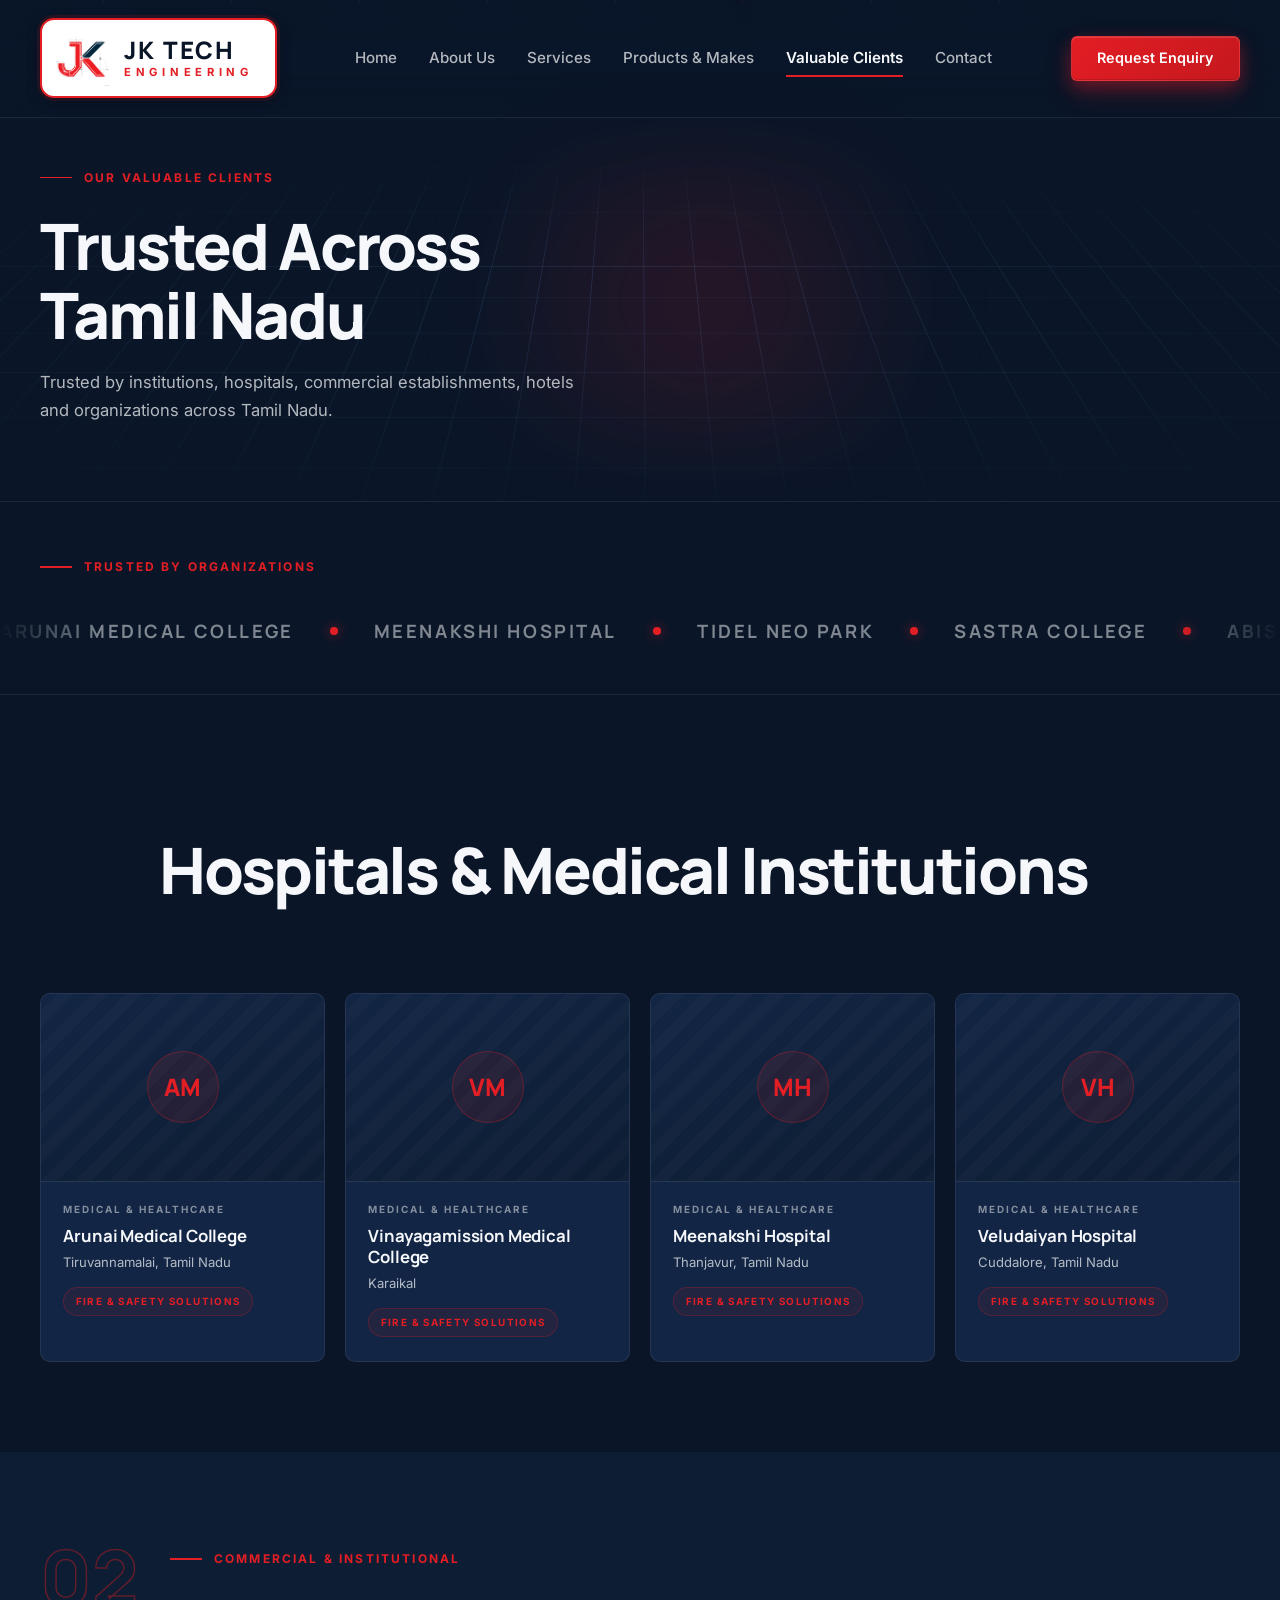
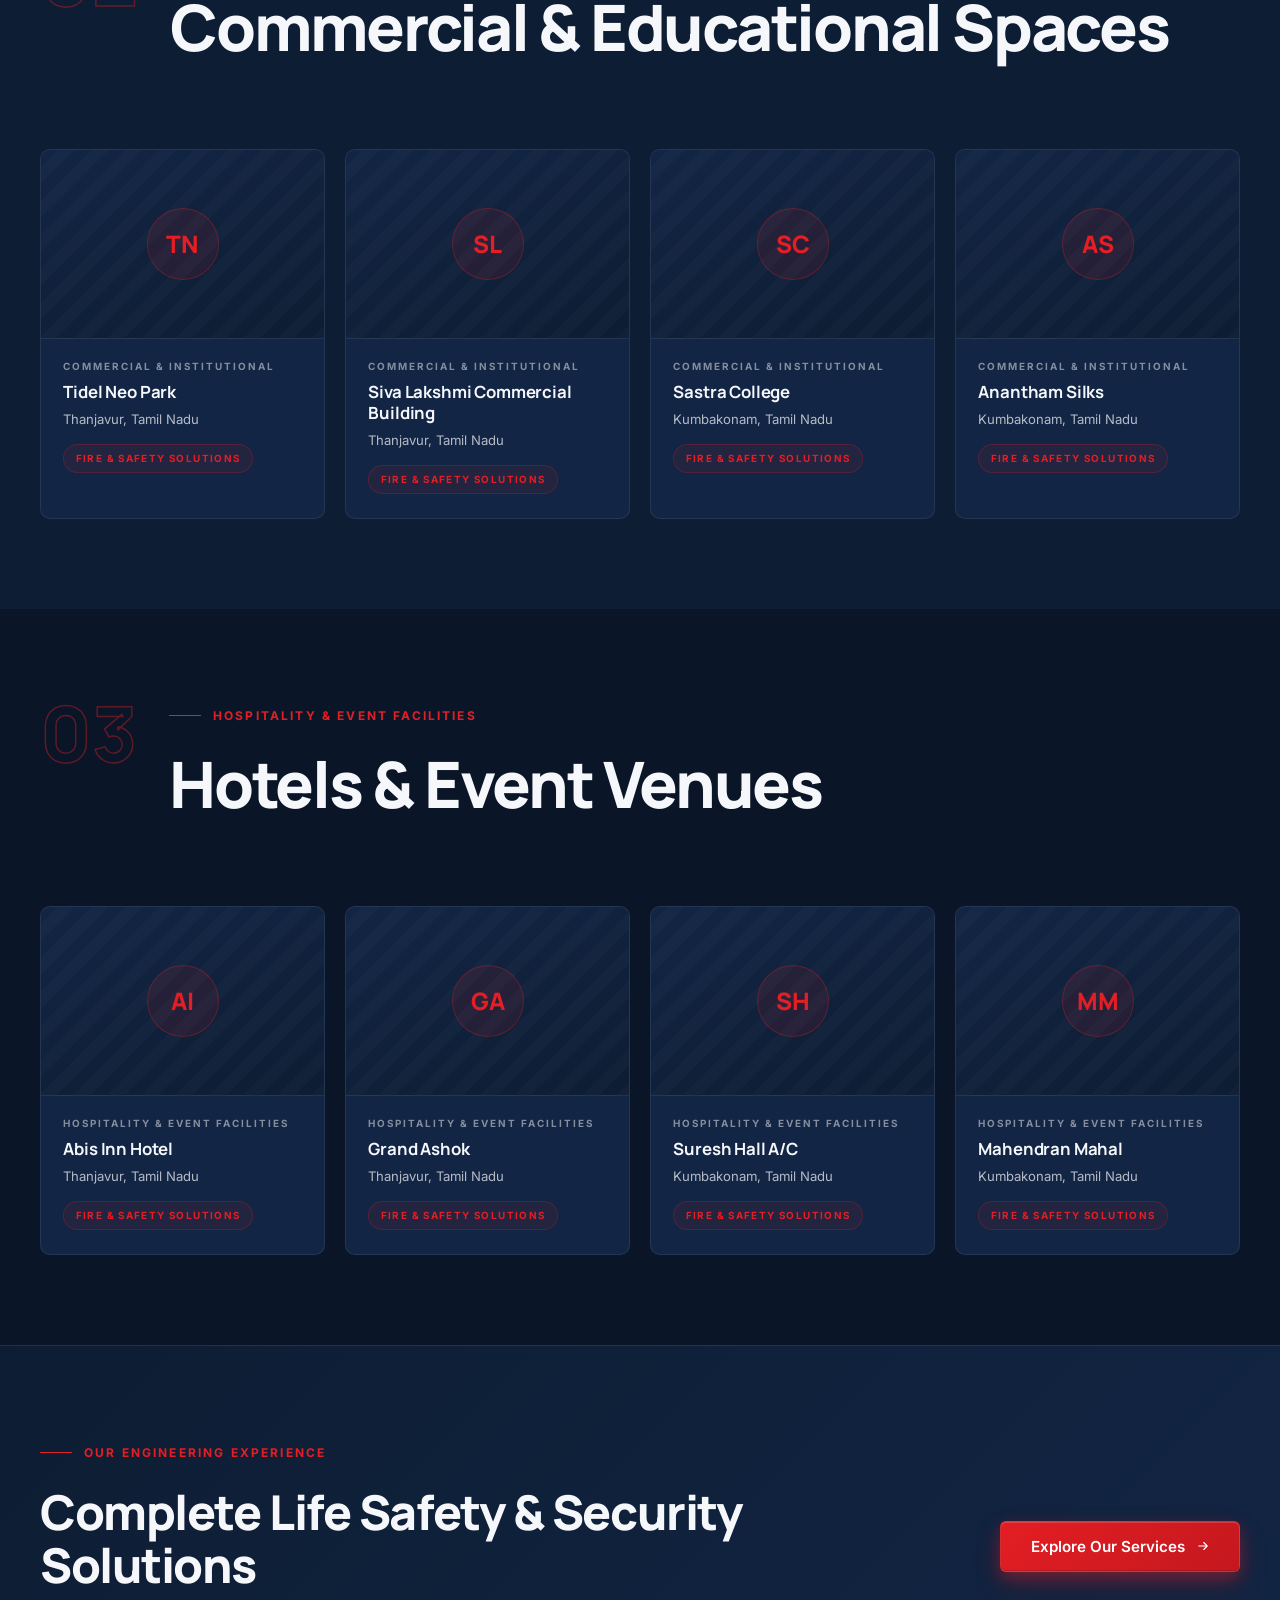
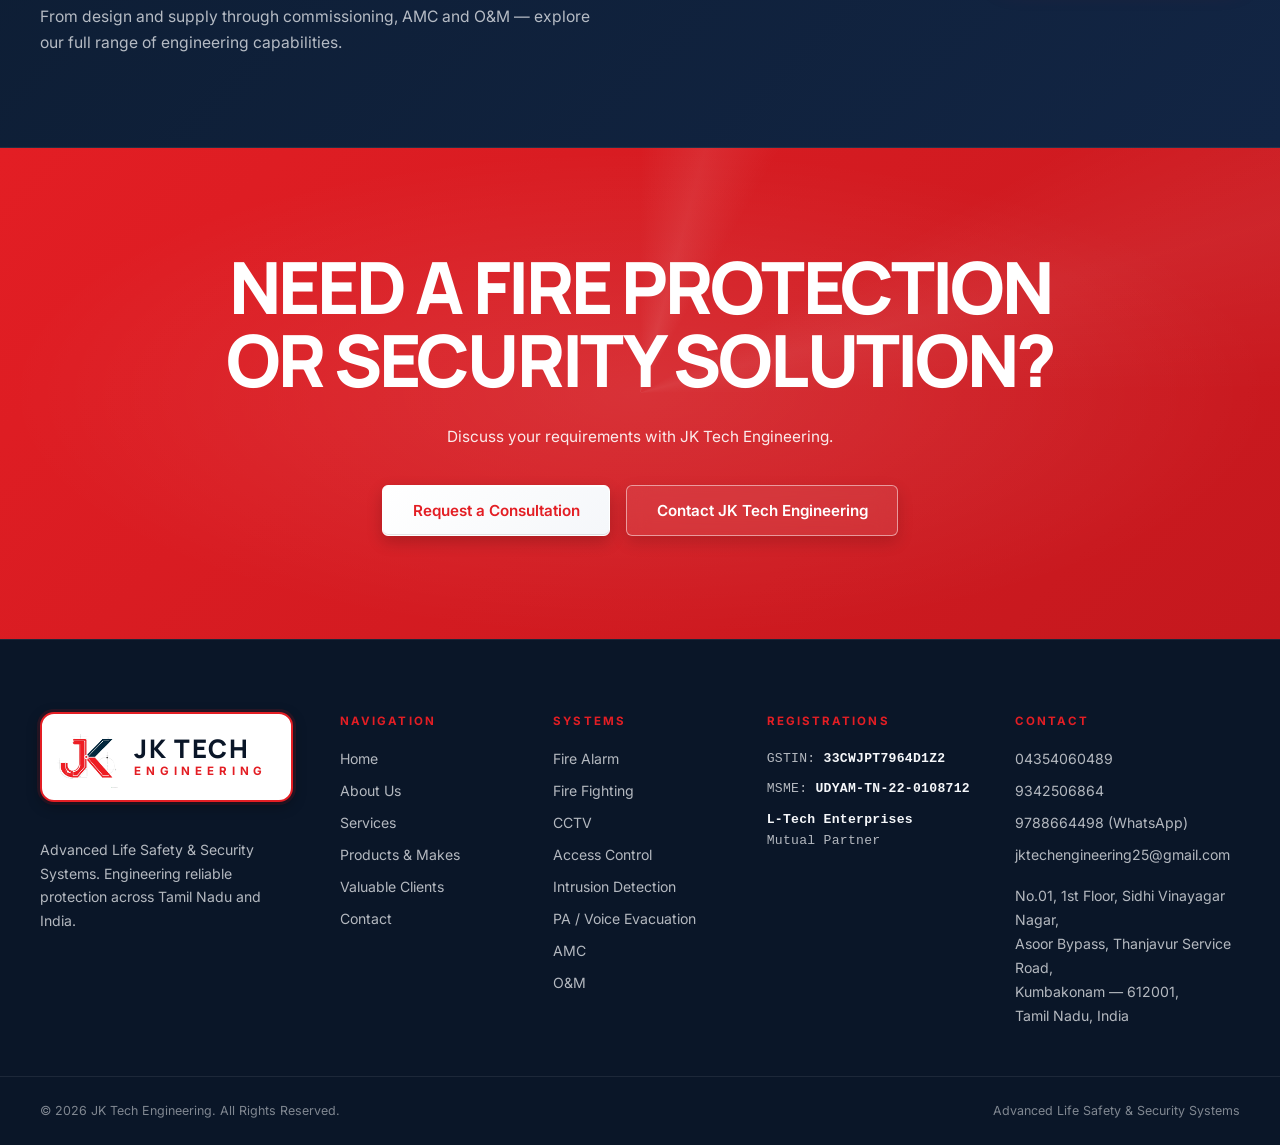
==== commit 6e5b678d: "initial commit" ====
--- a/clients.html
+++ b/clients.html
@@ -7,7 +7,6 @@
 <meta name="description" content="Trusted by institutions, hospitals, commercial establishments, hotels and organizations across Tamil Nadu — JK Tech Engineering's valued client portfolio." />
 <meta name="theme-color" content="#0A1628" />
 <link rel="icon" type="image/png" href="./images/logo/favicon.png" />
-<link rel="apple-touch-icon" href="./images/logo/favicon.png" />
 <link rel="preconnect" href="https://fonts.googleapis.com" />
 <link rel="preconnect" href="https://fonts.gstatic.com" crossorigin />
 <link href="https://fonts.googleapis.com/css2?family=Inter:wght@400;500;600;700&family=Manrope:wght@500;600;700;800&display=swap" rel="stylesheet" />
@@ -15,28 +14,19 @@
 </head>
 <body>
 
-<div class="page-transition" id="pageTransition" aria-hidden="true">
-  <div class="page-transition__logo"><img src="./images/logo/logo.png" alt="" /></div>
-</div>
+<div class="page-transition" id="pageTransition" aria-hidden="true"><div class="page-transition__logo"><img src="./images/logo/logo.png" alt="" /></div></div>
 <div class="scroll-progress" id="scrollProgress" aria-hidden="true"></div>
 
 <header class="nav" id="nav">
   <div class="container nav__inner">
     <a href="index.html" class="logo" aria-label="JK Tech Engineering">
-      <img src="./images/logo/logo.png" alt="" class="logo__mark" />
-      <span class="logo__text">
-        <span class="logo__name">JK TECH</span>
-        <span class="logo__sub">ENGINEERING</span>
+      <span class="logo__box">
+        <img src="./images/logo/logo.png" alt="" class="logo__mark" />
+        <span class="logo__text"><span class="logo__name">JK TECH</span><span class="logo__sub">ENGINEERING</span></span>
       </span>
     </a>
     <nav class="nav__links" aria-label="Primary">
-      <a href="index.html">Home</a>
-      <a href="index.html#about">About Us</a>
-      <a href="services.html">Services</a>
-      <a href="products.html">Products </a>
-      <a href="clients.html" class="is-current">Clients</a>
-      <a href="projects.html">Projects</a>
-      <a href="index.html#contact">Contact</a>
+      <a href="index.html">Home</a><a href="index.html#about">About Us</a><a href="services.html">Services</a><a href="products.html">Products &amp; Makes</a><a href="clients.html" class="is-current">Valuable Clients</a><a href="index.html#contact">Contact</a>
     </nav>
     <div class="nav__actions">
       <a href="index.html#contact" class="btn btn--red">Request Enquiry</a>
@@ -50,19 +40,12 @@
   <aside class="mmenu__panel">
     <div class="mmenu__head">
       <div class="mmenu__brand">
-        <img src="./images/logo/logo.png" alt="" class="logo__mark" />
-        <span class="logo__text"><span class="logo__name">JK TECH</span><span class="logo__sub">ENGINEERING</span></span>
+        <span class="logo__box"><img src="./images/logo/logo.png" alt="" class="logo__mark" /><span class="logo__text"><span class="logo__name">JK TECH</span><span class="logo__sub">ENGINEERING</span></span></span>
       </div>
       <button class="mmenu__close" data-close aria-label="Close menu">✕</button>
     </div>
     <nav class="mmenu__links">
-      <a href="index.html">Home</a>
-      <a href="index.html#about">About Us</a>
-      <a href="services.html">Services</a>
-      <a href="products.html">Products </a>
-      <a href="clients.html">Clients</a>
-      <a href="projects.html">Projects</a>
-      <a href="index.html#contact">Contact</a>
+      <a href="index.html">Home</a><a href="index.html#about">About Us</a><a href="services.html">Services</a><a href="products.html">Products &amp; Makes</a><a href="clients.html">Valuable Clients</a><a href="index.html#contact">Contact</a>
     </nav>
     <div class="mmenu__foot">
       <a href="tel:+919342506864" class="btn btn--outline">Call Now</a>
@@ -74,7 +57,6 @@
 
 <main>
 
-<!-- HERO -->
 <section class="page-hero">
   <div class="hero__bg" aria-hidden="true">
     <div class="hero__grid-3d"></div>
@@ -87,17 +69,12 @@
   <div class="container">
     <p class="label-line" data-reveal><span class="label-line__rule"></span>OUR VALUABLE CLIENTS</p>
     <h1 class="page-hero__title" data-reveal>Trusted Across<br/>Tamil Nadu</h1>
-    <p class="page-hero__sub" data-reveal>
-      Trusted by institutions, hospitals, commercial establishments, hotels and organizations across Tamil Nadu.
-    </p>
+    <p class="page-hero__sub" data-reveal>Trusted by institutions, hospitals, commercial establishments, hotels and organizations across Tamil Nadu.</p>
   </div>
 </section>
 
-<!-- TRUSTED MARQUEE -->
 <section class="clients-marquee-section">
-  <div class="container">
-    <p class="label-line clients-marquee__label" data-reveal><span class="label-line__rule"></span>TRUSTED BY ORGANIZATIONS</p>
-  </div>
+  <div class="container"><p class="label-line clients-marquee__label" data-reveal><span class="label-line__rule"></span>TRUSTED BY ORGANIZATIONS</p></div>
   <div class="clients-marquee" aria-hidden="true">
     <div class="clients-marquee__track">
       <div class="clients-marquee__row">
@@ -128,196 +105,42 @@
   </div>
 </section>
 
-<!-- CATEGORY 1: MEDICAL & HEALTHCARE -->
 <section class="client-category" id="cat-medical">
   <div class="container">
-    <header class="client-category__head">
-      <span class="client-category__num" data-reveal>01</span>
-      <div>
-        <p class="label-line" data-reveal><span class="label-line__rule"></span>MEDICAL &amp; HEALTHCARE</p>
-        <h2 class="heading-xl" data-reveal>Hospitals &amp; Medical Institutions</h2>
-      </div>
-    </header>
-
+    <header class="client-category__head"><span class="client-category__num" data-reveal>01</span><div><p class="label-line" data-reveal><span class="label-line__rule"></span>MEDICAL &amp; HEALTHCARE</p><h2 class="heading-xl" data-reveal>Hospitals &amp; Medical Institutions</h2></div></header>
     <div class="client-grid">
-      <article class="client-card" data-reveal>
-        <div class="client-card__logo">
-          <div class="client-card__placeholder"><span>AM</span></div>
-        </div>
-        <div class="client-card__body">
-          <p class="client-card__cat">Medical &amp; Healthcare</p>
-          <h3 class="client-card__name">Arunai Medical College</h3>
-          <p class="client-card__loc">Tiruvannamalai, Tamil Nadu</p>
-          <span class="client-card__tag">Fire &amp; Safety Solutions</span>
-        </div>
-      </article>
-
-      <article class="client-card" data-reveal>
-        <div class="client-card__logo">
-          <div class="client-card__placeholder"><span>VM</span></div>
-        </div>
-        <div class="client-card__body">
-          <p class="client-card__cat">Medical &amp; Healthcare</p>
-          <h3 class="client-card__name">Vinayagamission Medical College</h3>
-          <p class="client-card__loc">Karaikal</p>
-          <span class="client-card__tag">Fire &amp; Safety Solutions</span>
-        </div>
-      </article>
-
-      <article class="client-card" data-reveal>
-        <div class="client-card__logo">
-          <div class="client-card__placeholder"><span>MH</span></div>
-        </div>
-        <div class="client-card__body">
-          <p class="client-card__cat">Medical &amp; Healthcare</p>
-          <h3 class="client-card__name">Meenakshi Hospital</h3>
-          <p class="client-card__loc">Thanjavur, Tamil Nadu</p>
-          <span class="client-card__tag">Fire &amp; Safety Solutions</span>
-        </div>
-      </article>
-
-      <article class="client-card" data-reveal>
-        <div class="client-card__logo">
-          <div class="client-card__placeholder"><span>VH</span></div>
-        </div>
-        <div class="client-card__body">
-          <p class="client-card__cat">Medical &amp; Healthcare</p>
-          <h3 class="client-card__name">Veludaiyan Hospital</h3>
-          <p class="client-card__loc">Cuddalore, Tamil Nadu</p>
-          <span class="client-card__tag">Fire &amp; Safety Solutions</span>
-        </div>
-      </article>
+      <article class="client-card" data-reveal><div class="client-card__logo"><div class="client-card__placeholder"><span>AM</span></div></div><div class="client-card__body"><p class="client-card__cat">Medical &amp; Healthcare</p><h3 class="client-card__name">Arunai Medical College</h3><p class="client-card__loc">Tiruvannamalai, Tamil Nadu</p><span class="client-card__tag">Fire &amp; Safety Solutions</span></div></article>
+      <article class="client-card" data-reveal><div class="client-card__logo"><div class="client-card__placeholder"><span>VM</span></div></div><div class="client-card__body"><p class="client-card__cat">Medical &amp; Healthcare</p><h3 class="client-card__name">Vinayagamission Medical College</h3><p class="client-card__loc">Karaikal</p><span class="client-card__tag">Fire &amp; Safety Solutions</span></div></article>
+      <article class="client-card" data-reveal><div class="client-card__logo"><div class="client-card__placeholder"><span>MH</span></div></div><div class="client-card__body"><p class="client-card__cat">Medical &amp; Healthcare</p><h3 class="client-card__name">Meenakshi Hospital</h3><p class="client-card__loc">Thanjavur, Tamil Nadu</p><span class="client-card__tag">Fire &amp; Safety Solutions</span></div></article>
+      <article class="client-card" data-reveal><div class="client-card__logo"><div class="client-card__placeholder"><span>VH</span></div></div><div class="client-card__body"><p class="client-card__cat">Medical &amp; Healthcare</p><h3 class="client-card__name">Veludaiyan Hospital</h3><p class="client-card__loc">Cuddalore, Tamil Nadu</p><span class="client-card__tag">Fire &amp; Safety Solutions</span></div></article>
     </div>
   </div>
 </section>
 
-<!-- CATEGORY 2: COMMERCIAL & INSTITUTIONAL -->
 <section class="client-category client-category--alt" id="cat-commercial">
   <div class="container">
-    <header class="client-category__head">
-      <span class="client-category__num" data-reveal>02</span>
-      <div>
-        <p class="label-line" data-reveal><span class="label-line__rule"></span>COMMERCIAL &amp; INSTITUTIONAL</p>
-        <h2 class="heading-xl" data-reveal>Commercial &amp; Educational Spaces</h2>
-      </div>
-    </header>
-
+    <header class="client-category__head"><span class="client-category__num" data-reveal>02</span><div><p class="label-line" data-reveal><span class="label-line__rule"></span>COMMERCIAL &amp; INSTITUTIONAL</p><h2 class="heading-xl" data-reveal>Commercial &amp; Educational Spaces</h2></div></header>
     <div class="client-grid">
-      <article class="client-card" data-reveal>
-        <div class="client-card__logo">
-          <div class="client-card__placeholder"><span>TN</span></div>
-        </div>
-        <div class="client-card__body">
-          <p class="client-card__cat">Commercial &amp; Institutional</p>
-          <h3 class="client-card__name">Tidel Neo Park</h3>
-          <p class="client-card__loc">Thanjavur, Tamil Nadu</p>
-          <span class="client-card__tag">Fire &amp; Safety Solutions</span>
-        </div>
-      </article>
-
-      <article class="client-card" data-reveal>
-        <div class="client-card__logo">
-          <div class="client-card__placeholder"><span>SL</span></div>
-        </div>
-        <div class="client-card__body">
-          <p class="client-card__cat">Commercial &amp; Institutional</p>
-          <h3 class="client-card__name">Siva Lakshmi Commercial Building</h3>
-          <p class="client-card__loc">Thanjavur, Tamil Nadu</p>
-          <span class="client-card__tag">Fire &amp; Safety Solutions</span>
-        </div>
-      </article>
-
-      <article class="client-card" data-reveal>
-        <div class="client-card__logo">
-          <div class="client-card__placeholder"><span>SC</span></div>
-        </div>
-        <div class="client-card__body">
-          <p class="client-card__cat">Commercial &amp; Institutional</p>
-          <h3 class="client-card__name">Sastra College</h3>
-          <p class="client-card__loc">Kumbakonam, Tamil Nadu</p>
-          <span class="client-card__tag">Fire &amp; Safety Solutions</span>
-        </div>
-      </article>
-
-      <article class="client-card" data-reveal>
-        <div class="client-card__logo">
-          <div class="client-card__placeholder"><span>AS</span></div>
-        </div>
-        <div class="client-card__body">
-          <p class="client-card__cat">Commercial &amp; Institutional</p>
-          <h3 class="client-card__name">Anantham Silks</h3>
-          <p class="client-card__loc">Kumbakonam, Tamil Nadu</p>
-          <span class="client-card__tag">Fire &amp; Safety Solutions</span>
-        </div>
-      </article>
+      <article class="client-card" data-reveal><div class="client-card__logo"><div class="client-card__placeholder"><span>TN</span></div></div><div class="client-card__body"><p class="client-card__cat">Commercial &amp; Institutional</p><h3 class="client-card__name">Tidel Neo Park</h3><p class="client-card__loc">Thanjavur, Tamil Nadu</p><span class="client-card__tag">Fire &amp; Safety Solutions</span></div></article>
+      <article class="client-card" data-reveal><div class="client-card__logo"><div class="client-card__placeholder"><span>SL</span></div></div><div class="client-card__body"><p class="client-card__cat">Commercial &amp; Institutional</p><h3 class="client-card__name">Siva Lakshmi Commercial Building</h3><p class="client-card__loc">Thanjavur, Tamil Nadu</p><span class="client-card__tag">Fire &amp; Safety Solutions</span></div></article>
+      <article class="client-card" data-reveal><div class="client-card__logo"><div class="client-card__placeholder"><span>SC</span></div></div><div class="client-card__body"><p class="client-card__cat">Commercial &amp; Institutional</p><h3 class="client-card__name">Sastra College</h3><p class="client-card__loc">Kumbakonam, Tamil Nadu</p><span class="client-card__tag">Fire &amp; Safety Solutions</span></div></article>
+      <article class="client-card" data-reveal><div class="client-card__logo"><div class="client-card__placeholder"><span>AS</span></div></div><div class="client-card__body"><p class="client-card__cat">Commercial &amp; Institutional</p><h3 class="client-card__name">Anantham Silks</h3><p class="client-card__loc">Kumbakonam, Tamil Nadu</p><span class="client-card__tag">Fire &amp; Safety Solutions</span></div></article>
     </div>
   </div>
 </section>
 
-<!-- CATEGORY 3: HOSPITALITY & EVENT FACILITIES -->
 <section class="client-category" id="cat-hospitality">
   <div class="container">
-    <header class="client-category__head">
-      <span class="client-category__num" data-reveal>03</span>
-      <div>
-        <p class="label-line" data-reveal><span class="label-line__rule"></span>HOSPITALITY &amp; EVENT FACILITIES</p>
-        <h2 class="heading-xl" data-reveal>Hotels &amp; Event Venues</h2>
-      </div>
-    </header>
-
+    <header class="client-category__head"><span class="client-category__num" data-reveal>03</span><div><p class="label-line" data-reveal><span class="label-line__rule"></span>HOSPITALITY &amp; EVENT FACILITIES</p><h2 class="heading-xl" data-reveal>Hotels &amp; Event Venues</h2></div></header>
     <div class="client-grid">
-      <article class="client-card" data-reveal>
-        <div class="client-card__logo">
-          <div class="client-card__placeholder"><span>AI</span></div>
-        </div>
-        <div class="client-card__body">
-          <p class="client-card__cat">Hospitality &amp; Event Facilities</p>
-          <h3 class="client-card__name">Abis Inn Hotel</h3>
-          <p class="client-card__loc">Thanjavur, Tamil Nadu</p>
-          <span class="client-card__tag">Fire &amp; Safety Solutions</span>
-        </div>
-      </article>
-
-      <article class="client-card" data-reveal>
-        <div class="client-card__logo">
-          <div class="client-card__placeholder"><span>GA</span></div>
-        </div>
-        <div class="client-card__body">
-          <p class="client-card__cat">Hospitality &amp; Event Facilities</p>
-          <h3 class="client-card__name">Grand Ashok</h3>
-          <p class="client-card__loc">Thanjavur, Tamil Nadu</p>
-          <span class="client-card__tag">Fire &amp; Safety Solutions</span>
-        </div>
-      </article>
-
-      <article class="client-card" data-reveal>
-        <div class="client-card__logo">
-          <div class="client-card__placeholder"><span>SH</span></div>
-        </div>
-        <div class="client-card__body">
-          <p class="client-card__cat">Hospitality &amp; Event Facilities</p>
-          <h3 class="client-card__name">Suresh Hall A/C</h3>
-          <p class="client-card__loc">Kumbakonam, Tamil Nadu</p>
-          <span class="client-card__tag">Fire &amp; Safety Solutions</span>
-        </div>
-      </article>
-
-      <article class="client-card" data-reveal>
-        <div class="client-card__logo">
-          <div class="client-card__placeholder"><span>MM</span></div>
-        </div>
-        <div class="client-card__body">
-          <p class="client-card__cat">Hospitality &amp; Event Facilities</p>
-          <h3 class="client-card__name">Mahendran Mahal</h3>
-          <p class="client-card__loc">Kumbakonam, Tamil Nadu</p>
-          <span class="client-card__tag">Fire &amp; Safety Solutions</span>
-        </div>
-      </article>
+      <article class="client-card" data-reveal><div class="client-card__logo"><div class="client-card__placeholder"><span>AI</span></div></div><div class="client-card__body"><p class="client-card__cat">Hospitality &amp; Event Facilities</p><h3 class="client-card__name">Abis Inn Hotel</h3><p class="client-card__loc">Thanjavur, Tamil Nadu</p><span class="client-card__tag">Fire &amp; Safety Solutions</span></div></article>
+      <article class="client-card" data-reveal><div class="client-card__logo"><div class="client-card__placeholder"><span>GA</span></div></div><div class="client-card__body"><p class="client-card__cat">Hospitality &amp; Event Facilities</p><h3 class="client-card__name">Grand Ashok</h3><p class="client-card__loc">Thanjavur, Tamil Nadu</p><span class="client-card__tag">Fire &amp; Safety Solutions</span></div></article>
+      <article class="client-card" data-reveal><div class="client-card__logo"><div class="client-card__placeholder"><span>SH</span></div></div><div class="client-card__body"><p class="client-card__cat">Hospitality &amp; Event Facilities</p><h3 class="client-card__name">Suresh Hall A/C</h3><p class="client-card__loc">Kumbakonam, Tamil Nadu</p><span class="client-card__tag">Fire &amp; Safety Solutions</span></div></article>
+      <article class="client-card" data-reveal><div class="client-card__logo"><div class="client-card__placeholder"><span>MM</span></div></div><div class="client-card__body"><p class="client-card__cat">Hospitality &amp; Event Facilities</p><h3 class="client-card__name">Mahendran Mahal</h3><p class="client-card__loc">Kumbakonam, Tamil Nadu</p><span class="client-card__tag">Fire &amp; Safety Solutions</span></div></article>
     </div>
   </div>
 </section>
 
-<!-- ENGINEERING EXPERIENCE CTA -->
 <section class="mini-cta">
   <div class="container mini-cta__inner">
     <div data-reveal>
@@ -326,14 +149,12 @@
       <p class="mini-cta__sub">From design and supply through commissioning, AMC and O&amp;M — explore our full range of engineering capabilities.</p>
     </div>
     <a href="services.html" class="btn btn--red btn--lg btn--3d" data-reveal data-page-link>
-      <span class="btn__shine"></span>
-      <span class="btn__label">Explore Our Services</span>
+      <span class="btn__shine"></span><span class="btn__label">Explore Our Services</span>
       <svg viewBox="0 0 20 20" width="14" height="14" class="btn__arrow"><path d="M4 10h12M11 5l5 5-5 5" stroke="currentColor" stroke-width="1.6" fill="none" stroke-linecap="round" stroke-linejoin="round"/></svg>
     </a>
   </div>
 </section>
 
-<!-- MAIN CTA -->
 <section class="cta">
   <div class="cta__bg" aria-hidden="true"><div class="cta__rays"></div></div>
   <div class="container cta__inner">
@@ -352,48 +173,17 @@
   <div class="container footer__grid">
     <div class="footer__brand">
       <div class="footer__brand-row">
-        <img src="./images/logo/logo.png" alt="" class="footer__logo-mark" />
-        <div class="footer__brand-text">
-          <span class="footer__brand-name">JK TECH</span>
-          <span class="footer__brand-sub">ENGINEERING</span>
-        </div>
+        <span class="footer__logo-box">
+          <img src="./images/logo/logo.png" alt="" class="footer__logo-mark" />
+          <span class="logo__text"><span class="logo__name">JK TECH</span><span class="logo__sub">ENGINEERING</span></span>
+        </span>
       </div>
       <p class="footer__tag">Advanced Life Safety &amp; Security Systems. Engineering reliable protection across Tamil Nadu and India.</p>
     </div>
-    <div class="footer__col">
-      <p class="footer__col-title">NAVIGATION</p>
-      <a href="index.html">Home</a>
-      <a href="index.html#about">About Us</a>
-      <a href="services.html">Services</a>
-      <a href="products.html">Products &amp; Makes</a>
-      <a href="clients.html">Valuable Clients</a>
-      <a href="projects.html">Projects</a>
-      <a href="index.html#contact">Contact</a>
-    </div>
-    <div class="footer__col">
-      <p class="footer__col-title">SYSTEMS</p>
-      <a href="index.html#systems">Fire Alarm</a>
-      <a href="index.html#systems">Fire Fighting</a>
-      <a href="index.html#systems">CCTV</a>
-      <a href="index.html#systems">Access Control</a>
-      <a href="index.html#systems">Intrusion Detection</a>
-      <a href="index.html#systems">PA / Voice Evacuation</a>
-      <a href="services.html">AMC</a>
-      <a href="services.html">O&amp;M</a>
-    </div>
-    <div class="footer__col">
-      <p class="footer__col-title">CONTACT</p>
-      <a href="tel:+914354060489">04354060489</a>
-      <a href="tel:+919342506864">9342506864</a>
-      <a href="https://wa.me/919788664498" target="_blank" rel="noopener">9788664498 (WhatsApp)</a>
-      <a href="mailto:jktechengineering25@gmail.com">jktechengineering25@gmail.com</a>
-      <p class="footer__addr">
-        No.01, 1st Floor, Sidhi Vinayagar Nagar,<br/>
-        Asoor Bypass, Thanjavur Service Road,<br/>
-        Kumbakonam — 612001,<br/>
-        Tamil Nadu, India
-      </p>
-    </div>
+    <div class="footer__col"><p class="footer__col-title">NAVIGATION</p><a href="index.html">Home</a><a href="index.html#about">About Us</a><a href="services.html">Services</a><a href="products.html">Products &amp; Makes</a><a href="clients.html">Valuable Clients</a><a href="index.html#contact">Contact</a></div>
+    <div class="footer__col"><p class="footer__col-title">SYSTEMS</p><a href="index.html#systems">Fire Alarm</a><a href="index.html#systems">Fire Fighting</a><a href="index.html#systems">CCTV</a><a href="index.html#systems">Access Control</a><a href="index.html#systems">Intrusion Detection</a><a href="index.html#systems">PA / Voice Evacuation</a><a href="services.html">AMC</a><a href="services.html">O&amp;M</a></div>
+    <div class="footer__col"><p class="footer__col-title">REGISTRATIONS</p><p class="footer__reg">GSTIN: <strong>33CWJPT7964D1Z2</strong></p><p class="footer__reg">MSME: <strong>UDYAM-TN-22-0108712</strong></p><p class="footer__reg"><strong>L-Tech Enterprises</strong><br/>Mutual Partner</p></div>
+    <div class="footer__col"><p class="footer__col-title">CONTACT</p><a href="tel:+914354060489">04354060489</a><a href="tel:+919342506864">9342506864</a><a href="https://wa.me/919788664498" target="_blank" rel="noopener">9788664498 (WhatsApp)</a><a href="mailto:jktechengineering25@gmail.com">jktechengineering25@gmail.com</a><p class="footer__addr">No.01, 1st Floor, Sidhi Vinayagar Nagar,<br/>Asoor Bypass, Thanjavur Service Road,<br/>Kumbakonam — 612001,<br/>Tamil Nadu, India</p></div>
   </div>
   <div class="container footer__bottom">
     <p>© <span id="year">2025</span> JK Tech Engineering. All Rights Reserved.</p>
--- a/styles.css
+++ b/styles.css
@@ -1,5 +1,5 @@
 /* ═══════════════════════════════════════════════════════════════
-   JK TECH ENGINEERING — DARK NAVY + SMOOTH SCROLL + TRANSITIONS
+   JK TECH ENGINEERING — COMPLETE STYLESHEET
    ═══════════════════════════════════════════════════════════════ */
 
 :root {
@@ -18,6 +18,7 @@
   --blue:      #60A5FA;
   --font-body: 'Inter', -apple-system, BlinkMacSystemFont, sans-serif;
   --font-head: 'Manrope', -apple-system, BlinkMacSystemFont, sans-serif;
+  --font-mono: 'JetBrains Mono', 'SFMono-Regular', Consolas, monospace;
   --radius-sm: 6px;
   --radius-md: 10px;
   --radius-lg: 14px;
@@ -26,36 +27,12 @@
   --shadow-lg:  0 12px 40px rgba(0, 0, 0, 0.4);
   --shadow-red: 0 8px 24px rgba(227, 30, 36, 0.35);
   --ease:      cubic-bezier(0.22, 1, 0.36, 1);
-  --ease-smooth: cubic-bezier(0.4, 0, 0.2, 1);
-  --dur-fast:  0.2s;
-  --dur-base:  0.32s;
-  --dur-slow:  0.6s;
 }
 
 *, *::before, *::after { box-sizing: border-box; margin: 0; padding: 0; }
-
-html {
-  -webkit-text-size-adjust: 100%;
-  scroll-behavior: smooth;
-  scroll-padding-top: 110px;
-  -webkit-font-smoothing: antialiased;
-  -moz-osx-font-smoothing: grayscale;
-}
-
-body {
-  font-family: var(--font-body);
-  font-size: 16px;
-  line-height: 1.6;
-  color: var(--text);
-  background: var(--bg);
-  overflow-x: hidden;
-  min-height: 100vh;
-  opacity: 1;
-  transition: opacity 0.5s var(--ease);
-}
+html { -webkit-text-size-adjust: 100%; scroll-behavior: smooth; scroll-padding-top: 110px; -webkit-font-smoothing: antialiased; -moz-osx-font-smoothing: grayscale; }
+body { font-family: var(--font-body); font-size: 16px; line-height: 1.6; color: var(--text); background: var(--bg); overflow-x: hidden; min-height: 100vh; opacity: 1; transition: opacity 0.5s var(--ease); }
 body.is-leaving { opacity: 0; }
-body.is-loading { opacity: 0; }
-
 img, svg { display: block; max-width: 100%; height: auto; }
 button { font: inherit; color: inherit; background: none; border: none; cursor: pointer; }
 input, textarea, select { font: inherit; color: inherit; }
@@ -64,7 +41,6 @@
 :focus { outline: none; }
 :focus-visible { outline: 2px solid var(--red); outline-offset: 3px; border-radius: 4px; }
 ::selection { background: var(--red); color: var(--text); }
-
 ::-webkit-scrollbar { width: 10px; height: 10px; }
 ::-webkit-scrollbar-track { background: var(--bg); }
 ::-webkit-scrollbar-thumb { background: rgba(255, 255, 255, 0.15); border-radius: 999px; }
@@ -72,354 +48,140 @@
 .container { width: 100%; max-width: var(--container); margin-inline: auto; padding-inline: var(--gutter); }
 section { position: relative; padding-block: clamp(4rem, 8vw, 7rem); }
 
-/* ═══════════════════════════════════════════════════════════════
-   PAGE TRANSITION OVERLAY
-   ═══════════════════════════════════════════════════════════════ */
-.page-transition {
-  position: fixed;
-  inset: 0;
-  z-index: 9999;
-  background: var(--bg);
-  display: grid;
-  place-items: center;
-  pointer-events: none;
-  opacity: 0;
-  transition: opacity 0.35s var(--ease);
-}
-.page-transition.is-active {
-  opacity: 1;
-  pointer-events: auto;
-}
-.page-transition__logo {
-  width: 100px;
-  height: 100px;
-  display: grid;
-  place-items: center;
-  opacity: 0;
-  transform: scale(0.85);
-  transition: opacity 0.4s var(--ease), transform 0.4s var(--ease);
-  animation: pageTransitionPulse 1.2s ease-in-out infinite;
-}
-.page-transition.is-active .page-transition__logo {
-  opacity: 1;
-  transform: scale(1);
-}
-.page-transition__logo img {
-  width: 100%;
-  height: 100%;
-  object-fit: contain;
-  filter: brightness(0) invert(1);
-}
-@keyframes pageTransitionPulse {
-  0%, 100% { opacity: 0.8; transform: scale(1); }
-  50%      { opacity: 1;   transform: scale(1.06); }
-}
-
-/* ═══════════════════════════════════════════════════════════════
-   SCROLL PROGRESS BAR
-   ═══════════════════════════════════════════════════════════════ */
-.scroll-progress {
-  position: fixed;
-  top: 0;
-  left: 0;
-  height: 3px;
-  width: 0%;
-  background: linear-gradient(90deg, var(--red) 0%, #FF2E35 100%);
-  z-index: 9998;
-  box-shadow: 0 0 12px rgba(227, 30, 36, 0.6);
-  transition: width 0.1s linear;
-  pointer-events: none;
-}
-
-/* ═══════════════════════════════════════════════════════════════
-   SCROLL REVEAL ANIMATIONS
-   ═══════════════════════════════════════════════════════════════ */
-[data-reveal] {
-  opacity: 0;
-  transform: translateY(40px);
-  transition: opacity 1s var(--ease), transform 1s var(--ease);
-}
-[data-reveal].is-in {
-  opacity: 1;
-  transform: translateY(0);
-}
-
-/* Stagger for grids */
-[data-reveal]:nth-child(1) { transition-delay: 0.05s; }
-[data-reveal]:nth-child(2) { transition-delay: 0.12s; }
-[data-reveal]:nth-child(3) { transition-delay: 0.19s; }
-[data-reveal]:nth-child(4) { transition-delay: 0.26s; }
-[data-reveal]:nth-child(5) { transition-delay: 0.33s; }
-[data-reveal]:nth-child(6) { transition-delay: 0.40s; }
-[data-reveal]:nth-child(7) { transition-delay: 0.47s; }
-
-/* Hero reveal lines */
-.reveal-line {
-  display: block;
-  opacity: 0;
-  transform: translateY(60px) rotateX(-12deg);
-  transform-origin: 50% 100%;
-  transition: opacity 1.1s var(--ease), transform 1.1s var(--ease);
-  animation-fill-mode: both;
-}
-.hero__title.is-in .reveal-line:nth-child(1) { transition-delay: 0.1s; }
-.hero__title.is-in .reveal-line:nth-child(2) { transition-delay: 0.2s; }
-.hero__title.is-in .reveal-line:nth-child(3) { transition-delay: 0.3s; }
-.hero__title.is-in .reveal-line:nth-child(4) { transition-delay: 0.4s; }
-.hero__title.is-in .reveal-line {
-  opacity: 1;
-  transform: translateY(0) rotateX(0);
-}
-
-/* ═══════════════════════════════════════════════════════════════
-   TYPOGRAPHY
-   ═══════════════════════════════════════════════════════════════ */
 .heading-xl { font-family: var(--font-head); font-weight: 800; font-size: clamp(2.25rem, 5.2vw, 4rem); line-height: 1.08; letter-spacing: -0.035em; color: var(--text); margin-bottom: 1.5rem; }
 .heading-lg { font-family: var(--font-head); font-weight: 800; font-size: clamp(2rem, 4vw, 3rem); line-height: 1.1; letter-spacing: -0.03em; color: var(--text); margin-bottom: 2.5rem; }
 .red { color: var(--red); }
-
 .label-line { display: inline-flex; align-items: center; gap: 0.75rem; font-family: var(--font-body); font-size: 0.75rem; font-weight: 700; letter-spacing: 0.18em; text-transform: uppercase; color: var(--red); margin-bottom: 1.5rem; }
 .label-line__rule { display: inline-block; width: 32px; height: 1.5px; background: var(--red); }
 .label-line--red { color: var(--red); }
 
-/* ═══════════════════════════════════════════════════════════════
-   3D BUTTONS
-   ═══════════════════════════════════════════════════════════════ */
-.btn {
-  position: relative;
-  display: inline-flex;
-  align-items: center;
-  justify-content: center;
-  gap: 0.7rem;
-  padding: 0.9rem 1.6rem;
-  font-family: var(--font-body);
-  font-size: 0.9rem;
-  font-weight: 600;
-  line-height: 1;
-  border-radius: var(--radius-sm);
-  border: 1.5px solid transparent;
-  cursor: pointer;
-  overflow: hidden;
-  white-space: nowrap;
-  isolation: isolate;
-  transition: transform 0.4s var(--ease), box-shadow 0.4s var(--ease), background-color 0.3s var(--ease), border-color 0.3s var(--ease);
-}
-
+.btn { position: relative; display: inline-flex; align-items: center; justify-content: center; gap: 0.7rem; padding: 0.9rem 1.6rem; font-family: var(--font-body); font-size: 0.9rem; font-weight: 600; line-height: 1; border-radius: var(--radius-sm); border: 1.5px solid transparent; cursor: pointer; overflow: hidden; white-space: nowrap; isolation: isolate; transition: transform 0.4s var(--ease), box-shadow 0.4s var(--ease), background-color 0.3s var(--ease), border-color 0.3s var(--ease); }
 .btn--3d { transform: translateY(0) translateZ(0); will-change: transform; }
 .btn--3d:hover { transform: translateY(-4px); }
 .btn--3d:active { transform: translateY(-1px); transition-duration: 0.1s; }
-
-.btn__shine {
-  position: absolute; inset: 0;
-  background: linear-gradient(120deg, transparent 20%, rgba(255,255,255,0.35) 50%, transparent 80%);
-  transform: translateX(-110%);
-  transition: transform 0.7s var(--ease);
-  pointer-events: none; z-index: 1;
-}
+.btn__shine { position: absolute; inset: 0; background: linear-gradient(120deg, transparent 20%, rgba(255,255,255,0.35) 50%, transparent 80%); transform: translateX(-110%); transition: transform 0.7s var(--ease); pointer-events: none; z-index: 1; }
 .btn--3d:hover .btn__shine { transform: translateX(110%); }
-
 .btn__arrow { transition: transform 0.4s var(--ease); }
 .btn--3d:hover .btn__arrow { transform: translateX(4px); }
 .btn__label, .btn__spinner, .btn svg { position: relative; z-index: 2; }
-
-.btn--red {
-  background: linear-gradient(135deg, #E31E24 0%, #C4181E 100%);
-  color: #fff; border-color: rgba(255, 255, 255, 0.1);
-  box-shadow: 0 1px 0 rgba(255, 255, 255, 0.15) inset, 0 -1px 0 rgba(0, 0, 0, 0.15) inset, 0 6px 16px rgba(227, 30, 36, 0.35), 0 12px 28px rgba(227, 30, 36, 0.18);
-}
-.btn--red:hover {
-  background: linear-gradient(135deg, #FF2E35 0%, #D92332 100%);
-  box-shadow: 0 1px 0 rgba(255, 255, 255, 0.2) inset, 0 -1px 0 rgba(0, 0, 0, 0.15) inset, 0 12px 28px rgba(227, 30, 36, 0.45), 0 20px 40px rgba(227, 30, 36, 0.25);
-}
-
-.btn--outline {
-  background: linear-gradient(180deg, rgba(255,255,255,0.04) 0%, rgba(255,255,255,0.01) 100%);
-  color: var(--text); border-color: var(--border-2);
-  box-shadow: 0 1px 0 rgba(255, 255, 255, 0.06) inset, 0 6px 16px rgba(0, 0, 0, 0.25);
-}
-.btn--outline:hover {
-  border-color: var(--red);
-  background: linear-gradient(180deg, rgba(227,30,36,0.1) 0%, rgba(227,30,36,0.02) 100%);
-  box-shadow: 0 1px 0 rgba(255, 255, 255, 0.08) inset, 0 12px 28px rgba(227, 30, 36, 0.25);
-}
-
-.btn--white {
-  background: linear-gradient(135deg, #FFFFFF 0%, #F5F7FA 100%);
-  color: var(--red); border-color: #fff;
-  box-shadow: 0 1px 0 rgba(255, 255, 255, 0.8) inset, 0 -1px 0 rgba(0, 0, 0, 0.1) inset, 0 6px 16px rgba(0, 0, 0, 0.2);
-}
-.btn--white:hover {
-  box-shadow: 0 1px 0 rgba(255, 255, 255, 0.9) inset, 0 -1px 0 rgba(0, 0, 0, 0.1) inset, 0 12px 28px rgba(0, 0, 0, 0.3);
-}
-
-.btn--white-outline {
-  background: rgba(255, 255, 255, 0.08);
-  color: #fff; border-color: rgba(255, 255, 255, 0.5);
-  backdrop-filter: blur(10px);
-  box-shadow: 0 6px 16px rgba(0, 0, 0, 0.15);
-}
-.btn--white-outline:hover {
-  background: rgba(255, 255, 255, 0.15); border-color: #fff;
-  box-shadow: 0 12px 28px rgba(0, 0, 0, 0.25);
-}
-
+.btn--red { background: linear-gradient(135deg, #E31E24 0%, #C4181E 100%); color: #fff; border-color: rgba(255, 255, 255, 0.1); box-shadow: 0 1px 0 rgba(255,255,255,0.15) inset, 0 -1px 0 rgba(0,0,0,0.15) inset, 0 6px 16px rgba(227,30,36,0.35), 0 12px 28px rgba(227,30,36,0.18); }
+.btn--red:hover { background: linear-gradient(135deg, #FF2E35 0%, #D92332 100%); box-shadow: 0 1px 0 rgba(255,255,255,0.2) inset, 0 -1px 0 rgba(0,0,0,0.15) inset, 0 12px 28px rgba(227,30,36,0.45), 0 20px 40px rgba(227,30,36,0.25); }
+.btn--outline { background: linear-gradient(180deg, rgba(255,255,255,0.04) 0%, rgba(255,255,255,0.01) 100%); color: var(--text); border-color: var(--border-2); box-shadow: 0 1px 0 rgba(255,255,255,0.06) inset, 0 6px 16px rgba(0,0,0,0.25); }
+.btn--outline:hover { border-color: var(--red); background: linear-gradient(180deg, rgba(227,30,36,0.1) 0%, rgba(227,30,36,0.02) 100%); box-shadow: 0 1px 0 rgba(255,255,255,0.08) inset, 0 12px 28px rgba(227,30,36,0.25); }
+.btn--white { background: linear-gradient(135deg, #FFFFFF 0%, #F5F7FA 100%); color: var(--red); border-color: #fff; box-shadow: 0 1px 0 rgba(255,255,255,0.8) inset, 0 -1px 0 rgba(0,0,0,0.1) inset, 0 6px 16px rgba(0,0,0,0.2); }
+.btn--white:hover { box-shadow: 0 1px 0 rgba(255,255,255,0.9) inset, 0 -1px 0 rgba(0,0,0,0.1) inset, 0 12px 28px rgba(0,0,0,0.3); }
+.btn--white-outline { background: rgba(255, 255, 255, 0.08); color: #fff; border-color: rgba(255, 255, 255, 0.5); backdrop-filter: blur(10px); box-shadow: 0 6px 16px rgba(0,0,0,0.15); }
+.btn--white-outline:hover { background: rgba(255,255,255,0.15); border-color: #fff; box-shadow: 0 12px 28px rgba(0,0,0,0.25); }
 .btn--lg { padding: 1.05rem 1.85rem; font-size: 0.95rem; }
 .btn--block { width: 100%; }
-.btn__spinner { display: none; width: 14px; height: 14px; border: 2px solid rgba(255, 255, 255, 0.4); border-top-color: #fff; border-radius: 50%; animation: spin 0.8s linear infinite; }
+.btn__spinner { display: none; width: 14px; height: 14px; border: 2px solid rgba(255,255,255,0.4); border-top-color: #fff; border-radius: 50%; animation: spin 0.8s linear infinite; }
 #submitBtn.is-loading .btn__spinner { display: inline-block; }
 #submitBtn.is-loading .btn__label { opacity: 0.7; }
 #submitBtn:disabled { opacity: 0.75; cursor: not-allowed; transform: none !important; }
 @keyframes spin { to { transform: rotate(360deg); } }
 
-/* ═══════════════════════════════════════════════════════════════
-   NAVBAR
-   ═══════════════════════════════════════════════════════════════ */
+.logo { display: inline-flex; align-items: center; flex-shrink: 0; text-decoration: none; transition: transform 0.4s cubic-bezier(0.22, 1, 0.36, 1); }
+.logo:hover { transform: scale(1.02); }
+.logo__box { display: inline-flex; align-items: center; gap: 14px; padding: 10px 22px 10px 12px; background: #ffffff; border-radius: 14px; border: 2px solid var(--red); box-shadow: 0 4px 14px rgba(0, 0, 0, 0.28), 0 0 0 3px rgba(227, 30, 36, 0.14), 0 1px 0 rgba(255, 255, 255, 0.2) inset; transition: all 0.4s cubic-bezier(0.22, 1, 0.36, 1); flex-shrink: 0; }
+.logo:hover .logo__box { border-color: var(--red-hover); box-shadow: 0 8px 24px rgba(0, 0, 0, 0.35), 0 0 0 4px rgba(227, 30, 36, 0.22), 0 1px 0 rgba(255, 255, 255, 0.25) inset; transform: translateY(-2px); }
+.logo__mark { height: 56px; width: auto; max-width: 62px; object-fit: contain; display: block; flex-shrink: 0; }
+.logo__text { display: flex; flex-direction: column; line-height: 1; gap: 5px; }
+.logo__name { font-family: var(--font-head); font-size: 1.5rem; font-weight: 800; letter-spacing: 0.08em; color: #0A1628; white-space: nowrap; }
+.logo__sub { font-family: var(--font-body); font-size: 0.7rem; font-weight: 700; letter-spacing: 0.42em; color: var(--red); text-transform: uppercase; white-space: nowrap; }
+.mmenu__brand { display: inline-flex; align-items: center; }
+.mmenu__brand .logo__box { padding: 8px 16px 8px 9px; border-radius: 11px; gap: 11px; }
+.mmenu__brand .logo__mark { height: 46px; max-width: 50px; }
+.mmenu__brand .logo__name { font-size: 1.2rem; letter-spacing: 0.06em; }
+.mmenu__brand .logo__sub { font-size: 0.6rem; letter-spacing: 0.34em; }
+.footer__brand-row { display: inline-flex; align-items: center; margin-bottom: 1.25rem; }
+.footer__logo-box { display: inline-flex; align-items: center; gap: 16px; padding: 12px 24px 12px 14px; background: #ffffff; border-radius: 14px; border: 2px solid var(--red); box-shadow: 0 4px 14px rgba(0, 0, 0, 0.32), 0 0 0 3px rgba(227, 30, 36, 0.14); transition: all 0.4s cubic-bezier(0.22, 1, 0.36, 1); flex-shrink: 0; }
+.footer__brand-row:hover .footer__logo-box { border-color: var(--red-hover); transform: translateY(-2px); box-shadow: 0 8px 24px rgba(0, 0, 0, 0.4), 0 0 0 4px rgba(227, 30, 36, 0.22); }
+.footer__logo-mark { height: 62px; width: auto; max-width: 68px; object-fit: contain; display: block; flex-shrink: 0; }
+.footer__logo-box .logo__name { font-size: 1.6rem; letter-spacing: 0.08em; }
+.footer__logo-box .logo__sub { font-size: 0.72rem; letter-spacing: 0.42em; }
+
 .nav { position: fixed; top: 0; left: 0; right: 0; z-index: 100; background: rgba(10, 22, 40, 0.85); backdrop-filter: blur(20px); -webkit-backdrop-filter: blur(20px); border-bottom: 1px solid var(--border); transition: all 0.5s var(--ease); }
 .nav.is-scrolled { background: rgba(10, 22, 40, 0.95); box-shadow: 0 4px 24px rgba(0, 0, 0, 0.3); }
 .nav__inner { display: flex; align-items: center; justify-content: space-between; gap: 2rem; padding-block: 1.15rem; }
-
-/* BIGGER LOGO */
-.logo { display: inline-flex; align-items: center; gap: 16px; flex-shrink: 0; transition: transform 0.4s var(--ease); }
-.logo:hover { transform: scale(1.03); }
-.logo__mark {
-  height: 80px;
-  width: auto;
-  max-width: 96px;
-  display: block;
-  object-fit: contain;
-  filter: brightness(0) invert(1) drop-shadow(0 0 10px rgba(255,255,255,0.1));
-  transition: filter 0.3s var(--ease);
-}
-.logo:hover .logo__mark { filter: brightness(0) invert(1) drop-shadow(0 0 16px rgba(227,30,36,0.5)); }
-.logo__text { display: flex; flex-direction: column; line-height: 1; gap: 6px; }
-.logo__name { font-family: var(--font-head); font-size: 1.55rem; font-weight: 800; letter-spacing: 0.1em; color: var(--text); white-space: nowrap; }
-.logo__sub  { font-family: var(--font-body); font-size: 0.8rem; font-weight: 700; letter-spacing: 0.4em; color: var(--red); text-transform: uppercase; white-space: nowrap; }
-
 .nav__links { display: none; align-items: center; gap: 2rem; }
 @media (min-width: 1000px) { .nav__links { display: flex; } }
-.nav__links a { font-size: 0.95rem; font-weight: 500; color: var(--text-2); position: relative; transition: color var(--dur-fast) var(--ease); }
-.nav__links a::before {
-  content: '';
-  position: absolute;
-  bottom: -6px; left: 0;
-  width: 100%; height: 2px;
-  background: var(--red);
-  transform: scaleX(0);
-  transform-origin: right center;
-  transition: transform 0.4s var(--ease);
-}
+.nav__links a { font-size: 0.95rem; font-weight: 500; color: var(--text-2); position: relative; transition: color 0.2s var(--ease); }
+.nav__links a::before { content: ''; position: absolute; bottom: -6px; left: 0; width: 100%; height: 2px; background: var(--red); transform: scaleX(0); transform-origin: right center; transition: transform 0.4s var(--ease); }
 .nav__links a:hover { color: var(--text); }
 .nav__links a:hover::before { transform: scaleX(1); transform-origin: left center; }
 .nav__links a.is-current { color: var(--text); font-weight: 600; }
 .nav__links a.is-current::before { transform: scaleX(1); }
-
 .nav__actions { display: flex; align-items: center; gap: 1rem; }
 .nav__burger { display: inline-flex; flex-direction: column; justify-content: center; gap: 5px; width: 44px; height: 44px; padding: 11px; border: 1px solid var(--border-2); border-radius: var(--radius-sm); background: transparent; }
 @media (min-width: 1000px) { .nav__burger { display: none; } }
-.nav__burger span { display: block; height: 2px; width: 100%; background: var(--text); border-radius: 1px; transition: all var(--dur-base); }
+.nav__burger span { display: block; height: 2px; width: 100%; background: var(--text); border-radius: 1px; transition: all 0.32s var(--ease); }
 .nav__burger.is-open span:nth-child(1) { transform: translateY(7px) rotate(45deg); }
 .nav__burger.is-open span:nth-child(2) { opacity: 0; }
 .nav__burger.is-open span:nth-child(3) { transform: translateY(-7px) rotate(-45deg); }
 
-/* ═══════════════════════════════════════════════════════════════
-   MOBILE MENU
-   ═══════════════════════════════════════════════════════════════ */
 .mmenu { position: fixed; inset: 0; z-index: 200; pointer-events: none; }
 .mmenu.is-open { pointer-events: auto; }
-.mmenu__backdrop { position: absolute; inset: 0; background: rgba(0, 0, 0, 0.7); backdrop-filter: blur(6px); opacity: 0; transition: opacity var(--dur-base); }
+.mmenu__backdrop { position: absolute; inset: 0; background: rgba(0,0,0,0.7); backdrop-filter: blur(6px); opacity: 0; transition: opacity 0.32s var(--ease); }
 .mmenu.is-open .mmenu__backdrop { opacity: 1; }
 .mmenu__panel { position: absolute; top: 0; right: 0; bottom: 0; width: min(420px, 90vw); background: var(--bg-2); border-left: 1px solid var(--border); padding: 1.5rem; display: flex; flex-direction: column; transform: translateX(100%); transition: transform 0.55s var(--ease); overflow-y: auto; }
 .mmenu.is-open .mmenu__panel { transform: translateX(0); }
 .mmenu__head { display: flex; justify-content: space-between; align-items: center; padding-bottom: 1rem; border-bottom: 1px solid var(--border); margin-bottom: 1.5rem; gap: 1rem; }
-.mmenu__brand { display: inline-flex; align-items: center; gap: 12px; }
-.mmenu__brand .logo__mark { height: 62px; max-width: 72px; }
-.mmenu__brand .logo__name { font-size: 1.2rem; }
-.mmenu__brand .logo__sub { font-size: 0.65rem; letter-spacing: 0.3em; }
 .mmenu__close { width: 40px; height: 40px; display: grid; place-items: center; border-radius: var(--radius-sm); color: var(--text); border: 1px solid var(--border-2); flex-shrink: 0; }
 .mmenu__links { display: flex; flex-direction: column; gap: 0.25rem; }
 .mmenu__links a { padding: 1rem 0; border-bottom: 1px solid var(--border); font-family: var(--font-head); font-size: 1.3rem; font-weight: 600; color: var(--text); transition: padding-left 0.3s var(--ease), color 0.3s var(--ease); }
 .mmenu__links a:hover { padding-left: 0.5rem; color: var(--red); }
 .mmenu__foot { margin-top: auto; padding-top: 1.5rem; display: grid; gap: 0.5rem; }
 
-/* ═══════════════════════════════════════════════════════════════
-   HERO
-   ═══════════════════════════════════════════════════════════════ */
 .hero { position: relative; padding-top: clamp(8rem, 13vh, 10rem); padding-bottom: clamp(3rem, 6vw, 5rem); background: var(--bg); overflow: hidden; }
-
 .hero__bg { position: absolute; inset: 0; pointer-events: none; z-index: 0; perspective: 800px; perspective-origin: 50% 50%; }
-
-.hero__grid-3d {
-  position: absolute; inset: -20%;
-  background-image:
-    linear-gradient(to right, rgba(96, 165, 250, 0.15) 1px, transparent 1px),
-    linear-gradient(to bottom, rgba(96, 165, 250, 0.15) 1px, transparent 1px);
-  background-size: 60px 60px;
-  transform: rotateX(55deg) translateZ(-100px);
-  transform-origin: center center;
-  animation: gridScroll 24s linear infinite;
-  mask-image: radial-gradient(ellipse 80% 60% at 50% 40%, black 10%, transparent 75%);
-  -webkit-mask-image: radial-gradient(ellipse 80% 60% at 50% 40%, black 10%, transparent 75%);
-}
+.hero__grid-3d { position: absolute; inset: -20%; background-image: linear-gradient(to right, rgba(96,165,250,0.15) 1px, transparent 1px), linear-gradient(to bottom, rgba(96,165,250,0.15) 1px, transparent 1px); background-size: 60px 60px; transform: rotateX(55deg) translateZ(-100px); transform-origin: center center; animation: gridScroll 24s linear infinite; mask-image: radial-gradient(ellipse 80% 60% at 50% 40%, black 10%, transparent 75%); -webkit-mask-image: radial-gradient(ellipse 80% 60% at 50% 40%, black 10%, transparent 75%); }
 @keyframes gridScroll { from { background-position: 0 0; } to { background-position: 0 60px; } }
-
-.hero__glow { position: absolute; top: 30%; left: 25%; width: 60%; height: 60%; background: radial-gradient(circle at center, rgba(227, 30, 36, 0.15) 0%, transparent 60%); animation: glowPulse 6s ease-in-out infinite; filter: blur(40px); }
+.hero__glow { position: absolute; top: 30%; left: 25%; width: 60%; height: 60%; background: radial-gradient(circle at center, rgba(227,30,36,0.15) 0%, transparent 60%); animation: glowPulse 6s ease-in-out infinite; filter: blur(40px); }
 @keyframes glowPulse { 0%, 100% { opacity: 0.6; transform: scale(1); } 50% { opacity: 1; transform: scale(1.1); } }
-
 .hero__particles { position: absolute; inset: 0; overflow: hidden; }
-.hero__particles span { position: absolute; width: 3px; height: 3px; background: rgba(96, 165, 250, 0.7); border-radius: 50%; box-shadow: 0 0 8px rgba(96, 165, 250, 0.8); animation: floatUp 18s linear infinite; }
+.hero__particles span { position: absolute; width: 3px; height: 3px; background: rgba(96,165,250,0.7); border-radius: 50%; box-shadow: 0 0 8px rgba(96,165,250,0.8); animation: floatUp 18s linear infinite; }
 .hero__particles span:nth-child(1)  { left:  8%; animation-delay:  0s;  animation-duration: 16s; }
 .hero__particles span:nth-child(2)  { left: 18%; animation-delay: -2s;  animation-duration: 20s; }
 .hero__particles span:nth-child(3)  { left: 28%; animation-delay: -4s;  animation-duration: 18s; }
 .hero__particles span:nth-child(4)  { left: 38%; animation-delay: -6s;  animation-duration: 22s; }
 .hero__particles span:nth-child(5)  { left: 48%; animation-delay: -8s;  animation-duration: 17s; }
-.hero__particles span:nth-child(6)  { left: 58%; animation-delay: -10s; animation-duration: 21s; background: rgba(227, 30, 36, 0.7); box-shadow: 0 0 8px rgba(227, 30, 36, 0.8); }
+.hero__particles span:nth-child(6)  { left: 58%; animation-delay: -10s; animation-duration: 21s; background: rgba(227,30,36,0.7); box-shadow: 0 0 8px rgba(227,30,36,0.8); }
 .hero__particles span:nth-child(7)  { left: 68%; animation-delay: -12s; animation-duration: 19s; }
 .hero__particles span:nth-child(8)  { left: 78%; animation-delay: -14s; animation-duration: 23s; }
-.hero__particles span:nth-child(9)  { left: 88%; animation-delay: -1s;  animation-duration: 15s; background: rgba(227, 30, 36, 0.7); box-shadow: 0 0 8px rgba(227, 30, 36, 0.8); }
+.hero__particles span:nth-child(9)  { left: 88%; animation-delay: -1s;  animation-duration: 15s; background: rgba(227,30,36,0.7); box-shadow: 0 0 8px rgba(227,30,36,0.8); }
 .hero__particles span:nth-child(10) { left: 12%; animation-delay: -3s;  animation-duration: 25s; }
 .hero__particles span:nth-child(11) { left: 42%; animation-delay: -7s;  animation-duration: 18s; }
 .hero__particles span:nth-child(12) { left: 72%; animation-delay: -9s;  animation-duration: 20s; }
-@keyframes floatUp {
-  0%   { transform: translateY(100vh) translateX(0);    opacity: 0; }
-  10%  { opacity: 1; }
-  90%  { opacity: 1; }
-  100% { transform: translateY(-10vh) translateX(30px); opacity: 0; }
-}
-
+@keyframes floatUp { 0% { transform: translateY(100vh) translateX(0); opacity: 0; } 10% { opacity: 1; } 90% { opacity: 1; } 100% { transform: translateY(-10vh) translateX(30px); opacity: 0; } }
 .hero__scanlines { position: absolute; inset: 0; background: repeating-linear-gradient(0deg, rgba(255,255,255,0.02) 0px, rgba(255,255,255,0.02) 1px, transparent 1px, transparent 3px); opacity: 0.4; pointer-events: none; }
-
-.hero__corner { position: absolute; width: 60px; height: 60px; border: 1px solid rgba(96, 165, 250, 0.3); pointer-events: none; }
+.hero__corner { position: absolute; width: 60px; height: 60px; border: 1px solid rgba(96,165,250,0.3); pointer-events: none; }
 .hero__corner--tl { top: 100px; left: 30px; border-right: none; border-bottom: none; }
 .hero__corner--br { bottom: 30px; right: 30px; border-left: none; border-top: none; }
-
 .hero__inner { position: relative; z-index: 1; display: grid; grid-template-columns: 1fr; gap: 3rem; align-items: center; }
 @media (min-width: 1000px) { .hero__inner { grid-template-columns: 1fr 1fr; gap: 4rem; } }
-
 .hero__title { font-family: var(--font-head); font-size: clamp(2.75rem, 6.5vw, 5rem); font-weight: 800; line-height: 1.02; letter-spacing: -0.04em; color: var(--text); margin-bottom: 1.75rem; perspective: 800px; }
 .hero__body { font-size: clamp(1rem, 1.1vw, 1.1rem); line-height: 1.65; color: var(--text-2); max-width: 46ch; margin-bottom: 2.25rem; }
 .hero__actions { display: flex; flex-wrap: wrap; gap: 0.85rem; }
-
 .hero__visual { position: relative; aspect-ratio: 4 / 5; max-height: 640px; border-radius: var(--radius-lg); }
 .hero__img-wrap { position: absolute; inset: 0; border-radius: var(--radius-lg); overflow: hidden; box-shadow: var(--shadow-lg); border: 1px solid var(--border); }
 .hero__img-wrap img { width: 100%; height: 100%; object-fit: cover; }
-.hero__visual-ring { position: absolute; top: -24px; right: -24px; width: 120px; height: 120px; border: 1.5px solid rgba(227, 30, 36, 0.4); border-radius: 50%; pointer-events: none; animation: ringPulse 4s ease-in-out infinite; }
-.hero__visual-ring::after { content: ''; position: absolute; inset: 12px; border: 1.5px solid rgba(227, 30, 36, 0.2); border-radius: 50%; }
+.hero__visual-ring { position: absolute; top: -24px; right: -24px; width: 120px; height: 120px; border: 1.5px solid rgba(227,30,36,0.4); border-radius: 50%; pointer-events: none; animation: ringPulse 4s ease-in-out infinite; }
+.hero__visual-ring::after { content: ''; position: absolute; inset: 12px; border: 1.5px solid rgba(227,30,36,0.2); border-radius: 50%; }
 @keyframes ringPulse { 0%, 100% { transform: scale(1); opacity: 0.8; } 50% { transform: scale(1.06); opacity: 1; } }
-
-.float-card { position: absolute; display: inline-flex; align-items: center; gap: 0.5rem; padding: 0.65rem 1rem; background: rgba(10, 22, 40, 0.92); border: 1px solid var(--border-2); border-radius: 999px; font-size: 0.8rem; font-weight: 600; color: var(--text); backdrop-filter: blur(12px); box-shadow: 0 8px 24px rgba(0,0,0,0.4); z-index: 2; white-space: nowrap; animation: floatCard 4s ease-in-out infinite; }
-.float-card--fire { top: 24px; left: -16px; animation-delay: 0s; }
-.float-card--cctv { top: 96px; right: -20px; animation-delay: -2s; }
+.float-card { position: absolute; display: inline-flex; align-items: center; gap: 0.5rem; padding: 0.65rem 1rem; background: rgba(10,22,40,0.92); border: 1px solid var(--border-2); border-radius: 999px; font-size: 0.8rem; font-weight: 600; color: var(--text); backdrop-filter: blur(12px); box-shadow: 0 8px 24px rgba(0,0,0,0.4); z-index: 2; white-space: nowrap; animation: floatCard 4s ease-in-out infinite; }
 @keyframes floatCard { 0%, 100% { transform: translateY(0); } 50% { transform: translateY(-8px); } }
-
+.float-card--fire      { top: 20px;    left: -18px;  animation-delay: 0s; }
+.float-card--cctv      { top: 20px;    right: -22px; animation-delay: -0.5s; }
+.float-card--intrusion { top: 90px;    left: -18px;  animation-delay: -1s; }
+.float-card--pa        { top: 90px;    right: -22px; animation-delay: -1.5s; }
+.float-card--ff        { bottom: 90px; left: -18px;  animation-delay: -2s; }
+.float-card--access    { bottom: 20px; right: -22px; animation-delay: -2.5s; }
 .dot { display: inline-block; width: 8px; height: 8px; border-radius: 50%; flex-shrink: 0; }
 .dot--red { background: var(--red); animation: pulse-red 2s infinite; }
 .dot--green { background: var(--green); animation: pulse-green 2s infinite; }
 @keyframes pulse-red { 0% { box-shadow: 0 0 0 0 rgba(227,30,36,0.5); } 70% { box-shadow: 0 0 0 8px rgba(227,30,36,0); } 100% { box-shadow: 0 0 0 0 rgba(227,30,36,0); } }
 @keyframes pulse-green { 0% { box-shadow: 0 0 0 0 rgba(16,185,129,0.5); } 70% { box-shadow: 0 0 0 8px rgba(16,185,129,0); } 100% { box-shadow: 0 0 0 0 rgba(16,185,129,0); } }
 
-/* ═══════════════════════════════════════════════════════════════
-   ABOUT
-   ═══════════════════════════════════════════════════════════════ */
 .about { background: var(--bg-2); padding-block: clamp(4rem, 8vw, 7rem); }
 .about__grid { display: grid; grid-template-columns: 1fr; gap: 3rem; align-items: center; }
 @media (min-width: 1000px) { .about__grid { grid-template-columns: 1fr 1fr; gap: 5rem; } }
@@ -427,7 +189,7 @@
 .about__img-wrap { position: absolute; inset: 0; border-radius: var(--radius-lg); overflow: hidden; box-shadow: var(--shadow-lg); border: 1px solid var(--border); }
 .about__img-wrap img { width: 100%; height: 100%; object-fit: cover; transition: transform 1.2s var(--ease); }
 .about__media:hover .about__img-wrap img { transform: scale(1.04); }
-.float-card--coverage { top: 24px; left: -20px; padding: 0.75rem 1.1rem; flex-direction: column; align-items: flex-start; gap: 0.15rem; border-radius: var(--radius-md); }
+.float-card--coverage { top: 24px; left: -20px; padding: 0.75rem 1.1rem; flex-direction: column; align-items: flex-start; gap: 0.15rem; border-radius: var(--radius-md); animation: none; }
 .float-card__kicker { font-size: 0.7rem; font-weight: 600; color: var(--text-3); }
 .float-card__value { font-size: 0.9rem; font-weight: 700; color: var(--red); }
 .badge-est { position: absolute; bottom: -24px; right: -20px; background: linear-gradient(135deg, #E31E24 0%, #C4181E 100%); color: #fff; padding: 1.1rem 1.4rem; border-radius: var(--radius-md); display: flex; flex-direction: column; align-items: center; gap: 0.15rem; box-shadow: var(--shadow-red); z-index: 2; animation: badgeBounce 3s ease-in-out infinite; }
@@ -438,9 +200,6 @@
 .about__p { font-size: 1rem; line-height: 1.7; color: var(--text-2); margin-bottom: 1.25rem; max-width: 52ch; }
 .about__copy .btn { margin-top: 1rem; }
 
-/* ═══════════════════════════════════════════════════════════════
-   SERVICES
-   ═══════════════════════════════════════════════════════════════ */
 .services { background: var(--bg); }
 .services__head { max-width: 780px; margin-bottom: clamp(3rem, 5vw, 4rem); }
 .services__layout { display: grid; grid-template-columns: 1fr; gap: 3rem; }
@@ -463,54 +222,45 @@
 .services__preview { display: flex; flex-direction: column; gap: 1.5rem; position: sticky; top: 120px; }
 .services__preview-img { aspect-ratio: 4 / 3; border-radius: var(--radius-lg); overflow: hidden; box-shadow: var(--shadow-lg); border: 1px solid var(--border); transition: transform 0.6s var(--ease); }
 .services__preview-img:hover { transform: scale(1.02); }
-.services__preview-img img { width: 100%; height: 100%; object-fit: cover; transition: opacity 0.4s var(--ease), transform 1.2s var(--ease); }
+.services__preview-img img { width: 100%; height: 100%; object-fit: cover; transition: opacity 0.4s var(--ease); }
 .services__caption { padding: 1.5rem; background: var(--bg-3); border-radius: var(--radius-md); border-left: 3px solid var(--red); border-top: 1px solid var(--border); border-right: 1px solid var(--border); border-bottom: 1px solid var(--border); }
 .services__caption .label-line { margin-bottom: 0.75rem; }
 .services__caption-text { font-size: 0.95rem; line-height: 1.7; color: var(--text-2); }
 .services__cta { margin-top: 3rem; text-align: center; }
 
-/* ═══════════════════════════════════════════════════════════════
-   SYSTEMS
-   ═══════════════════════════════════════════════════════════════ */
 .systems { background: var(--bg-2); }
 .systems__head { max-width: 780px; margin-bottom: clamp(3rem, 5vw, 4rem); }
 .systems__grid { display: grid; grid-template-columns: 1fr; gap: 1rem; }
 @media (min-width: 640px) { .systems__grid { grid-template-columns: 1fr 1fr; } }
 @media (min-width: 1000px) { .systems__grid { grid-template-columns: repeat(4, 1fr); } }
 .sys-card { position: relative; padding: 1.75rem 1.5rem; background: var(--bg-3); border: 1px solid var(--border); border-radius: var(--radius-md); display: flex; flex-direction: column; gap: 0.85rem; transition: all 0.5s var(--ease); overflow: hidden; }
-.sys-card:hover { border-color: var(--red); transform: translateY(-8px); box-shadow: 0 24px 48px rgba(227, 30, 36, 0.2), 0 12px 24px rgba(0, 0, 0, 0.3); }
+.sys-card:hover { border-color: var(--red); transform: translateY(-8px); box-shadow: 0 24px 48px rgba(227,30,36,0.2), 0 12px 24px rgba(0,0,0,0.3); }
 .sys-card__icon { display: inline-flex; align-items: center; justify-content: center; width: 40px; height: 40px; border-radius: var(--radius-sm); flex-shrink: 0; transition: transform 0.4s var(--ease); }
 .sys-card:hover .sys-card__icon { transform: scale(1.1) rotate(-4deg); }
-.sys-card__icon--red { background: rgba(227, 30, 36, 0.18); color: #FF6B6B; }
-.sys-card__icon--blue { background: rgba(96, 165, 250, 0.18); color: #93C5FD; }
-.sys-card__icon--navy { background: rgba(255, 255, 255, 0.08); color: var(--text); }
+.sys-card__icon--red { background: rgba(227,30,36,0.18); color: #FF6B6B; }
+.sys-card__icon--blue { background: rgba(96,165,250,0.18); color: #93C5FD; }
+.sys-card__icon--navy { background: rgba(255,255,255,0.08); color: var(--text); }
 .sys-card h3 { font-family: var(--font-head); font-size: 1.05rem; font-weight: 700; color: var(--text); }
 .sys-card p { font-size: 0.85rem; line-height: 1.65; color: var(--text-2); }
 .sys-card__line { display: block; width: 24px; height: 2px; background: var(--red); margin-top: auto; transition: width 0.5s var(--ease); }
 .sys-card:hover .sys-card__line { width: 60px; }
 
-/* ═══════════════════════════════════════════════════════════════
-   SECTORS
-   ═══════════════════════════════════════════════════════════════ */
 .sectors { background: var(--bg); }
 .sectors__head { max-width: 780px; margin-bottom: clamp(2.5rem, 5vw, 4rem); }
 .sectors__sub { font-size: 0.95rem; color: var(--text-3); max-width: 48ch; margin-top: 0.5rem; }
 .sectors__grid { display: grid; grid-template-columns: 1fr; gap: 1rem; }
 @media (min-width: 720px) { .sectors__grid { grid-template-columns: repeat(4, 1fr); grid-auto-rows: 260px; } .sector--tall { grid-row: span 2; grid-column: span 2; } .sector:nth-child(2) { grid-column: span 2; } .sector:nth-child(3) { grid-column: span 1; } .sector:nth-child(4) { grid-column: span 1; } .sector:nth-child(5) { grid-column: span 4; } }
-@media (min-width: 1000px) { .sectors__grid { grid-template-columns: repeat(6, 1fr); grid-auto-rows: 220px; } .sector--tall { grid-column: span 3; grid-row: span 2; } .sector:nth-child(2) { grid-column: span 3; grid-row: span 1; } .sector:nth-child(3) { grid-column: span 3; grid-row: span 1; } .sector:nth-child(4) { grid-column: span 2; grid-row: span 1; } .sector:nth-child(5) { grid-column: span 4; grid-row: span 1; } }
+@media (min-width: 1000px) { .sectors__grid { grid-template-columns: repeat(6, 1fr); grid-auto-rows: 220px; } .sector--tall { grid-column: span 3; grid-row: span 2; } .sector:nth-child(2) { grid-column: span 3; } .sector:nth-child(3) { grid-column: span 3; } .sector:nth-child(4) { grid-column: span 2; } .sector:nth-child(5) { grid-column: span 4; } }
 .sector { position: relative; border-radius: var(--radius-md); overflow: hidden; cursor: pointer; min-height: 220px; border: 1px solid var(--border); transition: all 0.5s var(--ease); }
 .sector img { position: absolute; inset: 0; width: 100%; height: 100%; object-fit: cover; transition: transform 1.2s var(--ease); }
 .sector:hover img { transform: scale(1.1); }
-.sector:hover { transform: translateY(-6px); box-shadow: 0 24px 48px rgba(0, 0, 0, 0.5); border-color: var(--red); }
-.sector::before { content: ''; position: absolute; inset: 0; background: linear-gradient(180deg, rgba(10, 22, 40, 0.2) 0%, rgba(10, 22, 40, 0.9) 100%); z-index: 1; transition: opacity 0.5s var(--ease); }
+.sector:hover { transform: translateY(-6px); box-shadow: 0 24px 48px rgba(0,0,0,0.5); border-color: var(--red); }
+.sector::before { content: ''; position: absolute; inset: 0; background: linear-gradient(180deg, rgba(10,22,40,0.2) 0%, rgba(10,22,40,0.9) 100%); z-index: 1; }
 .sector__meta { position: absolute; inset: auto 0 0 0; padding: 1.5rem; z-index: 2; color: #fff; display: flex; flex-direction: column; gap: 0.75rem; align-items: flex-start; }
 .sector__accent { display: block; width: 20px; height: 3px; background: var(--red); transition: width 0.5s var(--ease); }
 .sector:hover .sector__accent { width: 44px; }
 .sector__meta h3 { font-family: var(--font-head); font-size: clamp(1.1rem, 1.6vw, 1.4rem); font-weight: 700; color: #fff; }
 
-/* ═══════════════════════════════════════════════════════════════
-   VIDEOS
-   ═══════════════════════════════════════════════════════════════ */
 .videos { background: var(--bg-2); padding-block: clamp(4rem, 8vw, 7rem); }
 .videos__head { display: flex; flex-wrap: wrap; justify-content: space-between; align-items: flex-end; gap: 2rem; margin-bottom: clamp(2.5rem, 5vw, 4rem); }
 .videos__sub { font-size: 0.95rem; line-height: 1.65; color: var(--text-3); }
@@ -518,114 +268,122 @@
 @media (min-width: 640px) { .videos__grid { grid-template-columns: repeat(2, 1fr); } }
 @media (min-width: 1000px) { .videos__grid { grid-template-columns: repeat(4, 1fr); } }
 .video-card { background: var(--bg-3); border: 1px solid var(--border); border-radius: var(--radius-md); overflow: hidden; transition: all 0.5s var(--ease); cursor: pointer; }
-.video-card:hover { border-color: var(--red); transform: translateY(-8px); box-shadow: 0 24px 48px rgba(0, 0, 0, 0.5); }
+.video-card:hover { border-color: var(--red); transform: translateY(-8px); box-shadow: 0 24px 48px rgba(0,0,0,0.5); }
 .video-card__thumb { position: relative; aspect-ratio: 4 / 3; overflow: hidden; background: #000; }
 .video-card__thumb img { width: 100%; height: 100%; object-fit: cover; transition: transform 0.8s var(--ease); }
 .video-card:hover .video-card__thumb img { transform: scale(1.05); }
-.video-card__play { position: absolute; top: 50%; left: 50%; transform: translate(-50%, -50%); width: 52px; height: 52px; border-radius: 50%; background: rgba(255, 255, 255, 0.95); color: var(--bg); display: grid; place-items: center; box-shadow: 0 12px 32px rgba(0, 0, 0, 0.4); transition: all 0.4s var(--ease); }
-.video-card:hover .video-card__play { background: var(--red); color: #fff; transform: translate(-50%, -50%) scale(1.15); box-shadow: 0 16px 40px rgba(227, 30, 36, 0.5); }
+.video-card__play { position: absolute; top: 50%; left: 50%; transform: translate(-50%, -50%); width: 52px; height: 52px; border-radius: 50%; background: rgba(255,255,255,0.95); color: var(--bg); display: grid; place-items: center; box-shadow: 0 12px 32px rgba(0,0,0,0.4); transition: all 0.4s var(--ease); }
+.video-card:hover .video-card__play { background: var(--red); color: #fff; transform: translate(-50%, -50%) scale(1.15); }
 .video-card__meta { padding: 1.25rem; }
 .video-card__meta h3 { font-family: var(--font-head); font-size: 0.98rem; font-weight: 700; color: var(--text); margin-bottom: 0.5rem; }
 .video-card__meta p { font-size: 0.82rem; line-height: 1.6; color: var(--text-2); }
 
-/* ═══════════════════════════════════════════════════════════════
-   COMPLIANCE
-   ═══════════════════════════════════════════════════════════════ */
 .compliance { background: var(--bg); }
 .compliance__grid { display: grid; grid-template-columns: 1fr; gap: 3rem; }
 @media (min-width: 1000px) { .compliance__grid { grid-template-columns: 1fr 1fr; gap: 5rem; align-items: start; } }
 .compliance__copy p { font-size: 1rem; line-height: 1.75; color: var(--text-2); margin-bottom: 1.25rem; max-width: 52ch; }
 .compliance__badges { display: grid; grid-template-columns: 1fr 1fr; gap: 0.75rem; }
 .std-card { background: var(--bg-3); border: 1px solid var(--border); border-radius: var(--radius-md); padding: 1.75rem 1.5rem; text-align: center; display: flex; flex-direction: column; align-items: center; gap: 0.4rem; transition: all 0.5s var(--ease); }
-.std-card:hover { border-color: var(--red); background: var(--bg-2); transform: translateY(-6px); box-shadow: 0 20px 40px rgba(227, 30, 36, 0.15); }
+.std-card:hover { border-color: var(--red); background: var(--bg-2); transform: translateY(-6px); box-shadow: 0 20px 40px rgba(227,30,36,0.15); }
 .std-card h3 { font-family: var(--font-head); font-size: 1.35rem; font-weight: 800; color: var(--text); }
 .std-card p { font-size: 0.75rem; color: var(--text-3); font-weight: 500; }
-.std-card--wide { grid-column: span 2; background: rgba(227, 30, 36, 0.08); border-color: rgba(227, 30, 36, 0.3); }
+.std-card--wide { grid-column: span 2; background: rgba(227,30,36,0.08); border-color: rgba(227,30,36,0.3); }
 .std-card--wide h3 { font-size: 0.98rem; color: #FF8B8F; }
 .std-card--wide p { font-size: 0.78rem; color: var(--text-2); }
 
-/* ═══════════════════════════════════════════════════════════════
-   CTA
-   ═══════════════════════════════════════════════════════════════ */
+/* CERTIFICATIONS */
+.certifications { background: var(--bg-2); padding-block: clamp(4rem, 8vw, 7rem); }
+.cert-grid { display: grid; grid-template-columns: 1fr; gap: 1.5rem; }
+@media (min-width: 720px) { .cert-grid { grid-template-columns: repeat(2, 1fr); } }
+.cert-card { display: flex; align-items: flex-start; gap: 1.5rem; padding: 2rem; background: var(--bg-3); border: 1px solid var(--border); border-radius: var(--radius-md); transition: all 0.4s cubic-bezier(0.22, 1, 0.36, 1); }
+.cert-card:hover { border-color: var(--red); transform: translateY(-4px); box-shadow: 0 20px 40px rgba(0, 0, 0, 0.3); }
+.cert-card__logo { width: 90px; height: 90px; flex-shrink: 0; display: grid; place-items: center; background: #ffffff; border-radius: 10px; padding: 10px; border: 1px solid rgba(255, 255, 255, 0.1); }
+.cert-card__logo img { max-width: 100%; max-height: 100%; object-fit: contain; display: block; }
+.cert-card__body { flex: 1; display: flex; flex-direction: column; gap: 0.4rem; }
+.cert-card__cat { font-family: var(--font-body); font-size: 0.62rem; font-weight: 700; letter-spacing: 0.2em; text-transform: uppercase; color: var(--red); }
+.cert-card__title { font-family: var(--font-head); font-size: 1.1rem; font-weight: 700; color: var(--text); letter-spacing: -0.01em; }
+.cert-card__num { font-size: 0.85rem; color: var(--text-2); font-family: var(--font-mono); letter-spacing: 0.02em; }
+.cert-card__num strong { color: var(--text); font-weight: 700; }
+.cert-card__tag { display: inline-block; margin-top: 0.5rem; padding: 0.3rem 0.7rem; font-size: 0.6rem; font-weight: 700; letter-spacing: 0.14em; text-transform: uppercase; color: var(--green); background: rgba(16, 185, 129, 0.1); border: 1px solid rgba(16, 185, 129, 0.3); border-radius: 999px; align-self: flex-start; }
+
+/* COLLABORATION */
+.collab { background: var(--bg); padding-block: clamp(4rem, 8vw, 7rem); }
+.collab__inner { display: flex; flex-direction: column; align-items: center; text-align: center; }
+.collab__visual { display: flex; flex-wrap: wrap; align-items: center; justify-content: center; gap: clamp(1rem, 3vw, 2.5rem); margin-block: clamp(2rem, 4vw, 3rem); padding: clamp(1.5rem, 3vw, 2.5rem) clamp(1.5rem, 4vw, 3.5rem); border: 1px solid var(--border); border-radius: var(--radius-md); background: var(--bg-3); max-width: 100%; }
+.collab__name { font-family: var(--font-head); font-size: clamp(0.9rem, 1.6vw, 1.3rem); font-weight: 800; letter-spacing: 0.04em; color: var(--text); white-space: nowrap; }
+.collab__name--alt { color: var(--red); font-weight: 700; }
+.collab__link { position: relative; width: clamp(50px, 10vw, 120px); height: 1px; background: linear-gradient(90deg, transparent, var(--red), transparent); overflow: hidden; }
+.collab__link i { position: absolute; inset: 0; background: linear-gradient(90deg, transparent, var(--navy), transparent); animation: collab-scan 3s var(--ease-in-out) infinite; }
+@keyframes collab-scan { 0% { transform: translateX(-100%); } 100% { transform: translateX(100%); } }
+.collab__text { font-size: clamp(0.95rem, 1.2vw, 1.1rem); color: var(--text-2); }
+.collab__link-text { color: var(--red); font-weight: 600; transition: color 0.3s var(--ease); }
+.collab__link-text:hover { color: var(--red-hover); text-decoration: underline; }
+
 .cta { background: linear-gradient(135deg, #E31E24 0%, #C4181E 100%); color: #fff; padding-block: clamp(4rem, 8vw, 7rem); position: relative; overflow: hidden; }
 .cta__bg { position: absolute; inset: 0; pointer-events: none; overflow: hidden; }
 .cta__rays { position: absolute; inset: -50%; background: conic-gradient(from 0deg at 50% 50%, transparent 0deg, rgba(255,255,255,0.08) 15deg, transparent 30deg, transparent 60deg, rgba(255,255,255,0.05) 75deg, transparent 90deg); animation: rayspin 40s linear infinite; }
 @keyframes rayspin { to { transform: rotate(360deg); } }
-.cta::before { content: ''; position: absolute; inset: 0; background: radial-gradient(ellipse at center, rgba(255, 255, 255, 0.1), transparent 70%); pointer-events: none; }
+.cta::before { content: ''; position: absolute; inset: 0; background: radial-gradient(ellipse at center, rgba(255,255,255,0.1), transparent 70%); pointer-events: none; }
 .cta__inner { position: relative; z-index: 1; display: flex; flex-direction: column; align-items: center; text-align: center; gap: 1.75rem; }
 .cta__title { font-family: var(--font-head); font-size: clamp(2.25rem, 6vw, 4.5rem); font-weight: 800; line-height: 1.02; letter-spacing: -0.04em; color: #fff; }
-.cta__sub { font-size: clamp(0.95rem, 1.2vw, 1.1rem); line-height: 1.6; color: rgba(255, 255, 255, 0.9); max-width: 52ch; }
+.cta__sub { font-size: clamp(0.95rem, 1.2vw, 1.1rem); line-height: 1.6; color: rgba(255,255,255,0.9); max-width: 52ch; }
 .cta__actions { display: flex; flex-wrap: wrap; gap: 1rem; justify-content: center; margin-top: 0.5rem; }
 
-/* ═══════════════════════════════════════════════════════════════
-   CONTACT
-   ═══════════════════════════════════════════════════════════════ */
 .contact { background: var(--bg-2); padding-block: clamp(4rem, 8vw, 7rem); }
 .contact__head { margin-bottom: 1rem; }
 .contact__grid { display: grid; grid-template-columns: 1fr; gap: 3rem; }
 @media (min-width: 1000px) { .contact__grid { grid-template-columns: 1fr 1.1fr; gap: 4rem; align-items: start; } }
 .cinfo { display: flex; flex-direction: column; gap: 1.5rem; }
 .cinfo li { display: flex; align-items: flex-start; gap: 1rem; }
-.cinfo__dot { display: inline-block; width: 8px; height: 8px; border-radius: 50%; background: var(--red); margin-top: 0.55rem; flex-shrink: 0; box-shadow: 0 0 8px rgba(227, 30, 36, 0.5); }
+.cinfo__dot { display: inline-block; width: 8px; height: 8px; border-radius: 50%; background: var(--red); margin-top: 0.55rem; flex-shrink: 0; box-shadow: 0 0 8px rgba(227,30,36,0.5); }
 .cinfo__label { font-size: 0.7rem; font-weight: 700; letter-spacing: 0.15em; text-transform: uppercase; color: var(--text-3); margin-bottom: 0.3rem; }
-.cinfo__val { font-family: var(--font-head); font-size: clamp(1.05rem, 1.3vw, 1.2rem); font-weight: 700; color: var(--text); transition: color var(--dur-fast); display: block; }
+.cinfo__val { font-family: var(--font-head); font-size: clamp(1.05rem, 1.3vw, 1.2rem); font-weight: 700; color: var(--text); transition: color 0.2s var(--ease); display: block; }
 .cinfo__val--address { font-size: 0.98rem !important; line-height: 1.6 !important; font-weight: 500 !important; }
+.cinfo__val--mono { font-family: var(--font-mono); font-size: 0.95rem; letter-spacing: 0.04em; }
 a.cinfo__val:hover { color: var(--red); }
 .cinfo__sub { font-size: 0.85rem; color: var(--text-3); margin-top: 0.5rem; }
 .cinfo__links { display: flex; gap: 1.25rem; margin-top: 0.75rem; flex-wrap: wrap; }
 .cinfo__links a { font-size: 0.82rem; font-weight: 600; color: var(--red); transition: transform 0.3s var(--ease); display: inline-block; }
 .cinfo__links a:hover { transform: translateX(4px); }
-
-.contact__form-card { background: var(--bg-3); border: 1px solid var(--border); border-radius: var(--radius-lg); padding: clamp(1.5rem, 3vw, 2.25rem); transition: transform 0.5s var(--ease), border-color 0.4s var(--ease); }
-.contact__form-card:hover { border-color: var(--border-2); }
+.contact__form-card { background: var(--bg-3); border: 1px solid var(--border); border-radius: var(--radius-lg); padding: clamp(1.5rem, 3vw, 2.25rem); }
 .form__title { font-family: var(--font-head); font-size: clamp(1.25rem, 1.6vw, 1.5rem); font-weight: 700; color: var(--text); margin-bottom: 1.5rem; }
 #enquiryForm { display: flex; flex-direction: column; gap: 1rem; }
 .f-row { display: grid; grid-template-columns: 1fr; gap: 1rem; }
 @media (min-width: 640px) { .f-row { grid-template-columns: 1fr 1fr; } }
 .f-field { display: flex; flex-direction: column; gap: 0.35rem; }
 .f-field--wide { grid-column: 1 / -1; }
-.f-field input, .f-field select, .f-field textarea { width: 100%; padding: 0.85rem 1rem; background: rgba(255, 255, 255, 0.04); border: 1px solid var(--border-2); border-radius: var(--radius-sm); color: var(--text); font-size: 0.92rem; transition: all 0.3s var(--ease); }
+.f-field input, .f-field select, .f-field textarea { width: 100%; padding: 0.85rem 1rem; background: rgba(255,255,255,0.04); border: 1px solid var(--border-2); border-radius: var(--radius-sm); color: var(--text); font-size: 0.92rem; transition: all 0.3s var(--ease); }
 .f-field textarea { resize: vertical; min-height: 110px; line-height: 1.6; }
 .f-field input::placeholder, .f-field textarea::placeholder { color: var(--text-4); }
-.f-field input:focus, .f-field select:focus, .f-field textarea:focus { outline: none; border-color: var(--red); background: rgba(227, 30, 36, 0.05); box-shadow: 0 0 0 3px rgba(227, 30, 36, 0.15); transform: translateY(-2px); }
+.f-field input:focus, .f-field select:focus, .f-field textarea:focus { outline: none; border-color: var(--red); background: rgba(227,30,36,0.05); box-shadow: 0 0 0 3px rgba(227,30,36,0.15); transform: translateY(-2px); }
 .f-field select { appearance: none; -webkit-appearance: none; background-image: url("data:image/svg+xml;utf8,<svg xmlns='http://www.w3.org/2000/svg' viewBox='0 0 12 8'><path d='M1 1l5 5 5-5' fill='none' stroke='%2394a3b8' stroke-width='1.5' stroke-linecap='round'/></svg>"); background-repeat: no-repeat; background-position: right 14px center; background-size: 11px; padding-right: 2.5rem; cursor: pointer; }
 .f-field select option { background: var(--bg-2); color: var(--text); }
-.f-field.has-error input, .f-field.has-error select, .f-field.has-error textarea { border-color: var(--red); background: rgba(227, 30, 36, 0.08); }
+.f-field.has-error input, .f-field.has-error select, .f-field.has-error textarea { border-color: var(--red); background: rgba(227,30,36,0.08); }
 .f-err { font-size: 0.75rem; color: var(--red); font-weight: 500; }
 .hp { position: absolute; left: -9999px; width: 1px; height: 1px; opacity: 0; }
 .form-status { font-size: 0.82rem; min-height: 1.2rem; text-align: center; font-weight: 500; padding-top: 0.5rem; }
 .form-status.is-success { color: var(--green); }
 .form-status.is-error { color: var(--red); }
 
-/* ═══════════════════════════════════════════════════════════════
-   FOOTER
-   ═══════════════════════════════════════════════════════════════ */
 .footer { background: var(--bg); border-top: 1px solid var(--border); padding-top: clamp(3rem, 6vw, 4.5rem); }
 .footer__grid { display: grid; grid-template-columns: 1fr; gap: 2.5rem; padding-bottom: clamp(2rem, 4vw, 3rem); }
-@media (min-width: 720px) { .footer__grid { grid-template-columns: 1.5fr 1fr 1fr 1.3fr; } }
+@media (min-width: 720px) { .footer__grid { grid-template-columns: 1.5fr 1fr 1fr 1.2fr 1.3fr; } }
 .footer__brand { display: flex; flex-direction: column; gap: 1rem; }
-.footer__brand-row { display: inline-flex; align-items: center; gap: 16px; margin-bottom: 1.25rem; }
-.footer__logo-mark { height: 84px; width: auto; max-width: 100px; display: block; object-fit: contain; filter: brightness(0) invert(1); }
-.footer__brand-text { display: flex; flex-direction: column; line-height: 1; gap: 6px; }
-.footer__brand-name { font-family: var(--font-head); font-size: 1.5rem; font-weight: 800; letter-spacing: 0.1em; color: var(--text); }
-.footer__brand-sub { font-family: var(--font-body); font-size: 0.78rem; font-weight: 700; letter-spacing: 0.36em; color: var(--red); text-transform: uppercase; }
 .footer__tag { font-size: 0.88rem; line-height: 1.7; color: var(--text-2); max-width: 34ch; }
 .footer__col { display: flex; flex-direction: column; gap: 0.6rem; }
 .footer__col-title { font-size: 0.72rem; font-weight: 700; letter-spacing: 0.18em; text-transform: uppercase; color: var(--red); margin-bottom: 0.5rem; }
 .footer__col a { font-size: 0.88rem; color: var(--text-2); transition: color 0.3s var(--ease), padding-left 0.3s var(--ease); }
 .footer__col a:hover { color: var(--text); padding-left: 0.35rem; }
+.footer__reg { font-size: 0.82rem; color: var(--text-2); line-height: 1.6; font-family: var(--font-mono); letter-spacing: 0.02em; }
+.footer__reg strong { color: var(--text); font-weight: 600; }
 .footer__addr { font-size: 0.88rem; line-height: 1.7; color: var(--text-2); margin-top: 0.5rem; }
 .footer__bottom { display: flex; flex-wrap: wrap; justify-content: space-between; align-items: center; gap: 1rem; padding-block: 1.5rem; border-top: 1px solid var(--border); font-size: 0.78rem; color: var(--text-3); }
 
-/* ═══════════════════════════════════════════════════════════════
-   FLOATING CONTACT
-   ═══════════════════════════════════════════════════════════════ */
 .floating-contact { position: fixed; bottom: 1rem; right: 1rem; z-index: 150; display: none; flex-direction: column; gap: 0.5rem; }
 @media (max-width: 767px) {
   .floating-contact { display: flex; flex-direction: row; left: 0; right: 0; bottom: 0; gap: 0; background: var(--bg-3); border-top: 1px solid var(--border); }
-  .floating-contact a { flex: 1; height: 62px; display: flex; flex-direction: column; align-items: center; justify-content: center; gap: 4px; color: var(--text); border-right: 1px solid var(--border); font-size: 0.62rem; font-weight: 600; letter-spacing: 0.06em; transition: background 0.3s var(--ease); }
+  .floating-contact a { flex: 1; height: 62px; display: flex; flex-direction: column; align-items: center; justify-content: center; gap: 4px; color: var(--text); border-right: 1px solid var(--border); font-size: 0.62rem; font-weight: 600; letter-spacing: 0.06em; }
   .floating-contact a:last-child { border-right: none; }
-  .floating-contact a:active { background: rgba(255, 255, 255, 0.05); }
   .floating-contact a.floating-contact--red { background: var(--red); color: #fff; }
   .floating-contact a:nth-child(1)::after { content: 'CALL'; }
   .floating-contact a:nth-child(2)::after { content: 'WHATSAPP'; }
@@ -633,17 +391,11 @@
   body { padding-bottom: 62px; }
 }
 
-/* ═══════════════════════════════════════════════════════════════
-   PAGE HERO
-   ═══════════════════════════════════════════════════════════════ */
 .page-hero { position: relative; padding-top: clamp(10rem, 15vh, 12rem); padding-bottom: clamp(3rem, 6vw, 5rem); background: var(--bg); border-bottom: 1px solid var(--border); overflow: hidden; }
 .page-hero .container { position: relative; z-index: 1; }
 .page-hero__title { font-family: var(--font-head); font-size: clamp(2.25rem, 5vw, 4rem); font-weight: 800; line-height: 1.08; letter-spacing: -0.035em; color: var(--text); margin-bottom: 1.25rem; max-width: 20ch; }
 .page-hero__sub { font-size: clamp(1rem, 1.3vw, 1.15rem); line-height: 1.65; color: var(--text-2); max-width: 56ch; }
 
-/* ═══════════════════════════════════════════════════════════════
-   SERVICE DETAIL
-   ═══════════════════════════════════════════════════════════════ */
 .svc-detail { padding-block: clamp(3.5rem, 7vw, 6rem); background: var(--bg); }
 .svc-detail--alt { background: var(--bg-2); }
 .svc-detail__grid { display: grid; grid-template-columns: 1fr; gap: 3rem; align-items: center; }
@@ -654,107 +406,187 @@
 @media (max-width: 480px) { .svc-detail__list { grid-template-columns: 1fr; } }
 .svc-detail__list li { position: relative; padding-left: 1.5rem; font-size: 0.92rem; font-weight: 500; color: var(--text-2); transition: padding-left 0.3s var(--ease), color 0.3s var(--ease); }
 .svc-detail__list li:hover { padding-left: 1.75rem; color: var(--text); }
-.svc-detail__list li::before { content: ''; position: absolute; left: 0; top: 0.6em; width: 6px; height: 6px; background: var(--red); border-radius: 50%; transition: transform 0.3s var(--ease); }
-.svc-detail__list li:hover::before { transform: scale(1.4); }
+.svc-detail__list li::before { content: ''; position: absolute; left: 0; top: 0.6em; width: 6px; height: 6px; background: var(--red); border-radius: 50%; }
 .svc-detail__media { aspect-ratio: 4 / 3; border-radius: var(--radius-lg); overflow: hidden; box-shadow: var(--shadow-lg); border: 1px solid var(--border); }
 .svc-detail__media img { width: 100%; height: 100%; object-fit: cover; transition: transform 1.2s var(--ease); }
 .svc-detail__media:hover img { transform: scale(1.05); }
 
-/* ═══════════════════════════════════════════════════════════════
-   PROJECTS
-   ═══════════════════════════════════════════════════════════════ */
 .projects-page { padding-block: clamp(3rem, 6vw, 5rem); background: var(--bg-2); }
 .proj-filters { display: flex; flex-wrap: wrap; gap: 0.5rem; margin-bottom: 2.5rem; }
 .pill { font-family: var(--font-body); font-size: 0.82rem; font-weight: 600; padding: 0.6rem 1.1rem; border: 1.5px solid var(--border-2); border-radius: 999px; color: var(--text-2); background: transparent; transition: all 0.4s var(--ease); cursor: pointer; }
-.pill:hover { border-color: var(--red); color: var(--text); transform: translateY(-3px); box-shadow: 0 6px 16px rgba(227, 30, 36, 0.2); }
-.pill.is-active { background: linear-gradient(135deg, #E31E24 0%, #C4181E 100%); color: #fff; border-color: var(--red); box-shadow: 0 8px 20px rgba(227, 30, 36, 0.4); }
+.pill:hover { border-color: var(--red); color: var(--text); transform: translateY(-3px); box-shadow: 0 6px 16px rgba(227,30,36,0.2); }
+.pill.is-active { background: linear-gradient(135deg, #E31E24 0%, #C4181E 100%); color: #fff; border-color: var(--red); box-shadow: 0 8px 20px rgba(227,30,36,0.4); }
 .proj-count { font-size: 0.85rem; color: var(--text-3); font-weight: 500; margin-bottom: 1.5rem; letter-spacing: 0.02em; }
 .proj-grid { display: grid; grid-template-columns: 1fr; gap: 1.25rem; }
 @media (min-width: 640px) { .proj-grid { grid-template-columns: repeat(2, 1fr); } }
 @media (min-width: 1000px) { .proj-grid { grid-template-columns: repeat(3, 1fr); } }
 .proj-card { position: relative; border-radius: var(--radius-md); overflow: hidden; background: var(--bg-3); border: 1px solid var(--border); cursor: pointer; transition: all 0.5s var(--ease); aspect-ratio: 4 / 3; opacity: 0; transform: translateY(30px); animation: cardIn 0.6s var(--ease) forwards; }
-.proj-card:nth-child(1) { animation-delay: 0.05s; }
-.proj-card:nth-child(2) { animation-delay: 0.1s; }
-.proj-card:nth-child(3) { animation-delay: 0.15s; }
-.proj-card:nth-child(4) { animation-delay: 0.2s; }
-.proj-card:nth-child(5) { animation-delay: 0.25s; }
-.proj-card:nth-child(6) { animation-delay: 0.3s; }
-.proj-card:nth-child(7) { animation-delay: 0.35s; }
-.proj-card:nth-child(8) { animation-delay: 0.4s; }
-.proj-card:nth-child(9) { animation-delay: 0.45s; }
+.proj-card:nth-child(1) { animation-delay: 0.05s; } .proj-card:nth-child(2) { animation-delay: 0.1s; } .proj-card:nth-child(3) { animation-delay: 0.15s; }
+.proj-card:nth-child(4) { animation-delay: 0.2s; } .proj-card:nth-child(5) { animation-delay: 0.25s; } .proj-card:nth-child(6) { animation-delay: 0.3s; }
+.proj-card:nth-child(7) { animation-delay: 0.35s; } .proj-card:nth-child(8) { animation-delay: 0.4s; } .proj-card:nth-child(9) { animation-delay: 0.45s; }
 @keyframes cardIn { to { opacity: 1; transform: translateY(0); } }
-.proj-card:hover { transform: translateY(-8px) scale(1.01); border-color: var(--red); box-shadow: 0 24px 48px rgba(0, 0, 0, 0.5), 0 12px 24px rgba(227, 30, 36, 0.15); }
+.proj-card:hover { transform: translateY(-8px) scale(1.01); border-color: var(--red); box-shadow: 0 24px 48px rgba(0,0,0,0.5), 0 12px 24px rgba(227,30,36,0.15); }
 .proj-card__img { position: absolute; inset: 0; width: 100%; height: 100%; object-fit: cover; transition: transform 1.2s var(--ease); }
 .proj-card:hover .proj-card__img { transform: scale(1.08); }
-.proj-card__placeholder { position: absolute; inset: 0; display: grid; place-items: center; text-align: center; background: repeating-linear-gradient(135deg, transparent 0, transparent 12px, rgba(255, 255, 255, 0.03) 12px, rgba(255, 255, 255, 0.03) 24px), var(--bg-3); color: var(--text-3); font-family: var(--font-head); font-size: 0.78rem; font-weight: 700; letter-spacing: 0.12em; text-transform: uppercase; padding: 1.5rem; line-height: 1.8; }
+.proj-card__placeholder { position: absolute; inset: 0; display: grid; place-items: center; text-align: center; background: repeating-linear-gradient(135deg, transparent 0, transparent 12px, rgba(255,255,255,0.03) 12px, rgba(255,255,255,0.03) 24px), var(--bg-3); color: var(--text-3); font-family: var(--font-head); font-size: 0.78rem; font-weight: 700; letter-spacing: 0.12em; text-transform: uppercase; padding: 1.5rem; line-height: 1.8; }
 .proj-card__placeholder strong { display: block; color: var(--red); font-size: 0.68rem; margin-bottom: 0.5rem; letter-spacing: 0.18em; }
-.proj-card__meta { position: absolute; inset: auto 0 0 0; padding: 1.25rem; background: linear-gradient(180deg, transparent 0%, rgba(10, 22, 40, 0.95) 70%); color: #fff; display: flex; flex-direction: column; gap: 0.4rem; }
+.proj-card__meta { position: absolute; inset: auto 0 0 0; padding: 1.25rem; background: linear-gradient(180deg, transparent 0%, rgba(10,22,40,0.95) 70%); color: #fff; display: flex; flex-direction: column; gap: 0.4rem; }
 .proj-card__cat { font-size: 0.65rem; font-weight: 700; letter-spacing: 0.18em; color: #FF8B8F; text-transform: uppercase; }
 .proj-card__title { font-family: var(--font-head); font-size: 1rem; font-weight: 700; }
-.proj-card__loc { font-size: 0.8rem; color: rgba(255, 255, 255, 0.7); }
-
-/* ═══════════════════════════════════════════════════════════════
-   LIGHTBOX
-   ═══════════════════════════════════════════════════════════════ */
-.proj-lightbox { position: fixed; inset: 0; z-index: 300; background: rgba(0, 0, 0, 0.95); backdrop-filter: blur(12px); display: grid; place-items: center; padding: clamp(1rem, 3vw, 3rem); opacity: 0; visibility: hidden; transition: opacity 0.4s var(--ease), visibility 0.4s var(--ease); }
+.proj-card__loc { font-size: 0.8rem; color: rgba(255,255,255,0.7); }
+
+.proj-lightbox { position: fixed; inset: 0; z-index: 300; background: rgba(0,0,0,0.95); backdrop-filter: blur(12px); display: grid; place-items: center; padding: clamp(1rem, 3vw, 3rem); opacity: 0; visibility: hidden; transition: opacity 0.4s var(--ease), visibility 0.4s var(--ease); }
 .proj-lightbox.is-open { opacity: 1; visibility: visible; }
-.proj-lightbox__close, .proj-lightbox__nav { position: absolute; width: 48px; height: 48px; border-radius: 50%; border: 1.5px solid rgba(255, 255, 255, 0.25); background: rgba(255, 255, 255, 0.08); color: #fff; display: grid; place-items: center; font-size: 1.2rem; transition: all 0.4s var(--ease); cursor: pointer; }
+.proj-lightbox__close, .proj-lightbox__nav { position: absolute; width: 48px; height: 48px; border-radius: 50%; border: 1.5px solid rgba(255,255,255,0.25); background: rgba(255,255,255,0.08); color: #fff; display: grid; place-items: center; font-size: 1.2rem; transition: all 0.4s var(--ease); cursor: pointer; }
 .proj-lightbox__close:hover, .proj-lightbox__nav:hover { background: var(--red); border-color: var(--red); transform: scale(1.12); }
 .proj-lightbox__close { top: 1.25rem; right: 1.25rem; }
 .proj-lightbox__nav--prev { left: 1.25rem; top: 50%; transform: translateY(-50%); }
 .proj-lightbox__nav--next { right: 1.25rem; top: 50%; transform: translateY(-50%); }
-.proj-lightbox__nav--prev:hover { transform: translateY(-50%) scale(1.12); }
-.proj-lightbox__nav--next:hover { transform: translateY(-50%) scale(1.12); }
 .proj-lightbox__stage { max-width: 1100px; width: 100%; display: grid; grid-template-rows: 1fr auto; gap: 1.5rem; }
-.proj-lightbox__media { aspect-ratio: 16 / 9; background: rgba(255, 255, 255, 0.04); border: 1px solid rgba(255, 255, 255, 0.1); border-radius: var(--radius-md); display: grid; place-items: center; text-align: center; color: rgba(255, 255, 255, 0.6); font-family: var(--font-head); font-size: 0.8rem; letter-spacing: 0.14em; text-transform: uppercase; overflow: hidden; line-height: 2; }
+.proj-lightbox__media { aspect-ratio: 16 / 9; background: rgba(255,255,255,0.04); border: 1px solid rgba(255,255,255,0.1); border-radius: var(--radius-md); display: grid; place-items: center; text-align: center; color: rgba(255,255,255,0.6); font-family: var(--font-head); font-size: 0.8rem; letter-spacing: 0.14em; text-transform: uppercase; overflow: hidden; line-height: 2; }
 .proj-lightbox__media img { width: 100%; height: 100%; object-fit: contain; }
 .proj-lightbox__media strong { color: #FF8B8F; display: block; }
 .proj-lightbox__meta { text-align: center; color: #fff; }
 .proj-lightbox__meta .label-line { color: #FF8B8F; margin-bottom: 0.5rem; }
 .proj-lightbox__meta .label-line__rule { background: #FF8B8F; }
 .proj-lightbox__meta h3 { font-family: var(--font-head); font-size: clamp(1.25rem, 2.5vw, 1.75rem); font-weight: 700; color: #fff; margin-bottom: 0.5rem; }
-.proj-lightbox__meta p { font-size: 0.95rem; color: rgba(255, 255, 255, 0.75); max-width: 62ch; margin-inline: auto; }
-.proj-lightbox__loc { font-size: 0.8rem !important; color: rgba(255, 255, 255, 0.5) !important; margin-top: 0.75rem !important; letter-spacing: 0.08em; }
-
-/* ═══════════════════════════════════════════════════════════════
-   MOBILE
-   ═══════════════════════════════════════════════════════════════ */
+.proj-lightbox__meta p { font-size: 0.95rem; color: rgba(255,255,255,0.75); max-width: 62ch; margin-inline: auto; }
+.proj-lightbox__loc { font-size: 0.8rem !important; color: rgba(255,255,255,0.5) !important; margin-top: 0.75rem !important; letter-spacing: 0.08em; }
+
+.products-toolbar { padding-block: 2rem; background: var(--bg-2); border-bottom: 1px solid var(--border); position: sticky; top: 0; z-index: 50; backdrop-filter: blur(16px); -webkit-backdrop-filter: blur(16px); }
+.products-toolbar__inner { display: flex; flex-direction: column; gap: 1rem; }
+@media (min-width: 900px) { .products-toolbar__inner { display: grid; grid-template-columns: 320px 1fr; gap: 1rem 1.5rem; align-items: center; } .products-count { grid-column: 1 / -1; } }
+.products-search { position: relative; display: flex; align-items: center; gap: 0.65rem; padding: 0.7rem 1rem; background: var(--bg-3); border: 1.5px solid var(--border-2); border-radius: var(--radius-sm); transition: border-color 0.3s var(--ease), box-shadow 0.3s var(--ease); }
+.products-search:focus-within { border-color: var(--red); box-shadow: 0 0 0 3px rgba(227,30,36,0.15); }
+.products-search svg { color: var(--text-3); flex-shrink: 0; }
+.products-search input { flex: 1; background: transparent; border: none; outline: none; font-size: 0.9rem; color: var(--text); font-family: var(--font-body); min-width: 0; }
+.products-search input::placeholder { color: var(--text-4); }
+.products-tabs { display: flex; flex-wrap: wrap; gap: 0.5rem; }
+.products-tabs .pill { font-size: 0.78rem; padding: 0.5rem 0.95rem; }
+.products-count { font-size: 0.82rem; color: var(--text-3); font-weight: 500; letter-spacing: 0.02em; }
+.products-page { padding-block: clamp(2.5rem, 5vw, 4rem); background: var(--bg); }
+.product-grid { display: grid; grid-template-columns: 1fr; gap: 1rem; }
+@media (min-width: 640px)  { .product-grid { grid-template-columns: repeat(2, 1fr); } }
+@media (min-width: 1000px) { .product-grid { grid-template-columns: repeat(3, 1fr); } }
+.product-card { position: relative; background: var(--bg-3); border: 1px solid var(--border); border-radius: var(--radius-md); padding: 1.5rem 1.35rem 1.35rem; display: flex; flex-direction: column; gap: 0.85rem; transition: transform 0.5s var(--ease), border-color 0.4s var(--ease), box-shadow 0.5s var(--ease); animation: productIn 0.5s var(--ease) both; overflow: hidden; }
+.product-card::before { content: ''; position: absolute; top: 0; left: 0; width: 3px; height: 0; background: var(--red); transition: height 0.5s var(--ease); }
+.product-card:hover::before { height: 100%; }
+.product-card:hover { transform: translateY(-6px); border-color: var(--red); box-shadow: 0 20px 40px rgba(0,0,0,0.4), 0 8px 16px rgba(227,30,36,0.1); }
+@keyframes productIn { from { opacity: 0; transform: translateY(24px); } to { opacity: 1; transform: translateY(0); } }
+.product-card__cat { display: inline-flex; align-items: center; gap: 0.4rem; font-family: var(--font-body); font-size: 0.62rem; font-weight: 700; letter-spacing: 0.18em; text-transform: uppercase; color: var(--red); }
+.product-card__cat::before { content: ''; width: 6px; height: 6px; background: var(--red); border-radius: 50%; }
+.product-card__name { font-family: var(--font-head); font-size: 1.15rem; font-weight: 700; color: var(--text); letter-spacing: -0.015em; line-height: 1.25; }
+.product-card__makes { display: flex; flex-wrap: wrap; gap: 0.4rem; margin-top: auto; padding-top: 0.5rem; }
+.product-chip { display: inline-flex; align-items: center; gap: 0.5rem; padding: 0.35rem 0.75rem 0.35rem 0.35rem; font-size: 0.75rem; font-weight: 600; color: var(--text-2); background: rgba(255,255,255,0.04); border: 1px solid var(--border-2); border-radius: 999px; transition: all 0.3s var(--ease); cursor: default; }
+.product-chip:hover { color: var(--text); border-color: var(--red); background: rgba(227,30,36,0.08); transform: translateY(-2px); }
+.chip__logo { width: 22px; height: 22px; border-radius: 50%; background: #fff; padding: 2px; object-fit: contain; flex-shrink: 0; }
+.chip__fallback { display: flex; align-items: center; justify-content: center; width: 22px; height: 22px; border-radius: 50%; background: linear-gradient(135deg, var(--red) 0%, #C4181E 100%); color: #fff; font-family: var(--font-head); font-size: 0.62rem; font-weight: 800; flex-shrink: 0; }
+.chip__name { white-space: nowrap; }
+.product-empty { text-align: center; padding: 4rem 1rem; color: var(--text-3); font-size: 0.95rem; }
+.brand-wall-section { padding-block: clamp(3.5rem, 7vw, 6rem); background: var(--bg-2); border-block: 1px solid var(--border); }
+.brand-wall__head { max-width: 780px; margin-bottom: clamp(2rem, 4vw, 3rem); }
+.brand-wall__sub { font-size: 0.95rem; color: var(--text-3); margin-top: 0.5rem; }
+.brand-wall { display: grid; grid-template-columns: repeat(auto-fill, minmax(160px, 1fr)); gap: 1rem; }
+.brand-card { position: relative; aspect-ratio: 1 / 1; display: grid; place-items: center; padding: 1.25rem; background: var(--bg-3); border: 1px solid var(--border); border-radius: var(--radius-md); overflow: hidden; transition: transform 0.5s var(--ease), border-color 0.4s var(--ease), box-shadow 0.5s var(--ease); }
+.brand-card:hover { transform: translateY(-6px); border-color: var(--red); box-shadow: 0 20px 40px rgba(0,0,0,0.4), 0 8px 16px rgba(227,30,36,0.1); }
+.brand-card__img { max-width: 100%; max-height: 100%; width: auto; height: auto; object-fit: contain; filter: grayscale(1) brightness(1.6) contrast(0.9); opacity: 0.75; transition: filter 0.4s var(--ease), opacity 0.4s var(--ease), transform 0.5s var(--ease); }
+.brand-card:hover .brand-card__img { filter: grayscale(0) brightness(1) contrast(1); opacity: 1; transform: scale(1.06); }
+.brand-card__name-fallback { font-family: var(--font-head); font-size: 0.85rem; font-weight: 700; letter-spacing: 0.08em; text-transform: uppercase; color: var(--text-3); text-align: center; line-height: 1.4; }
+.brand-card:hover .brand-card__name-fallback { color: var(--text); }
+
+.mini-cta { padding-block: clamp(3.5rem, 7vw, 6rem); background: linear-gradient(135deg, var(--bg-2) 0%, var(--bg-3) 100%); border-block: 1px solid var(--border); }
+.mini-cta__inner { display: grid; grid-template-columns: 1fr; gap: 2rem; align-items: center; }
+@media (min-width: 900px) { .mini-cta__inner { grid-template-columns: 1fr auto; gap: 3rem; } }
+.mini-cta__title { margin-bottom: 0.75rem; }
+.mini-cta__sub { font-size: 0.98rem; line-height: 1.7; color: var(--text-2); max-width: 56ch; }
+
+.clients-marquee-section { padding-block: 3rem 2rem; background: var(--bg); border-bottom: 1px solid var(--border); }
+.clients-marquee__label { margin-bottom: 1.5rem; }
+.clients-marquee { overflow: hidden; padding-block: 1rem; mask-image: linear-gradient(90deg, transparent 0%, black 8%, black 92%, transparent 100%); -webkit-mask-image: linear-gradient(90deg, transparent 0%, black 8%, black 92%, transparent 100%); }
+.clients-marquee__track { display: flex; animation: marqueeScroll 55s linear infinite; width: max-content; }
+.clients-marquee__row { display: flex; flex-shrink: 0; align-items: center; gap: 2.25rem; padding-right: 2.25rem; }
+.clients-marquee__row span:not(.dot-red) { font-family: var(--font-head); font-size: 1.15rem; font-weight: 700; letter-spacing: 0.14em; color: var(--text-3); white-space: nowrap; transition: color 0.4s var(--ease); }
+.clients-marquee:hover .clients-marquee__row span:not(.dot-red) { color: var(--text); }
+.clients-marquee .dot-red { display: inline-block; width: 8px; height: 8px; background: var(--red); border-radius: 50%; flex-shrink: 0; box-shadow: 0 0 12px rgba(227,30,36,0.6); }
+@keyframes marqueeScroll { to { transform: translateX(-50%); } }
+.client-category { padding-block: clamp(3.5rem, 7vw, 6rem); background: var(--bg); }
+.client-category--alt { background: var(--bg-2); }
+.client-category__head { display: flex; align-items: flex-start; gap: 2rem; margin-bottom: clamp(2.5rem, 5vw, 4rem); }
+.client-category__num { font-family: var(--font-head); font-size: clamp(3rem, 6vw, 5rem); font-weight: 800; line-height: 0.9; color: transparent; -webkit-text-stroke: 1.5px rgba(227,30,36,0.4); flex-shrink: 0; }
+.client-grid { display: grid; grid-template-columns: repeat(auto-fill, minmax(260px, 1fr)); gap: 1.25rem; }
+.client-card { position: relative; background: var(--bg-3); border: 1px solid var(--border); border-radius: var(--radius-md); overflow: hidden; transition: transform 0.5s var(--ease), border-color 0.4s var(--ease), box-shadow 0.5s var(--ease); display: flex; flex-direction: column; }
+.client-card:hover { transform: translateY(-8px); border-color: var(--red); box-shadow: 0 24px 48px rgba(0,0,0,0.5), 0 12px 24px rgba(227,30,36,0.15); }
+.client-card__logo { position: relative; aspect-ratio: 3 / 2; display: grid; place-items: center; background: repeating-linear-gradient(135deg, transparent 0, transparent 12px, rgba(255,255,255,0.02) 12px, rgba(255,255,255,0.02) 24px), linear-gradient(160deg, var(--bg-3) 0%, var(--bg-2) 100%); border-bottom: 1px solid var(--border); padding: 1.5rem; overflow: hidden; }
+.client-card__placeholder { display: flex; align-items: center; justify-content: center; width: 72px; height: 72px; border-radius: 50%; background: rgba(227,30,36,0.1); border: 1.5px solid rgba(227,30,36,0.3); color: var(--red); font-family: var(--font-head); font-size: 1.5rem; font-weight: 800; }
+.client-card__body { padding: 1.25rem 1.4rem 1.5rem; display: flex; flex-direction: column; gap: 0.4rem; }
+.client-card__cat { font-family: var(--font-body); font-size: 0.62rem; font-weight: 700; letter-spacing: 0.2em; text-transform: uppercase; color: var(--text-3); }
+.client-card__name { font-family: var(--font-head); font-size: 1.05rem; font-weight: 700; color: var(--text); letter-spacing: -0.01em; line-height: 1.25; }
+.client-card__loc { font-size: 0.82rem; color: var(--text-2); }
+.client-card__tag { display: inline-block; margin-top: 0.5rem; padding: 0.35rem 0.7rem; font-size: 0.62rem; font-weight: 700; letter-spacing: 0.14em; text-transform: uppercase; color: var(--red); background: rgba(227,30,36,0.08); border: 1px solid rgba(227,30,36,0.25); border-radius: 999px; align-self: flex-start; }
+.client-card:hover .client-card__tag { background: var(--red); color: #fff; }
+
+.page-transition { position: fixed; inset: 0; z-index: 9999; background: var(--bg); display: grid; place-items: center; pointer-events: none; opacity: 0; transition: opacity 0.35s var(--ease); }
+.page-transition.is-active { opacity: 1; pointer-events: auto; }
+.page-transition__logo { width: 100px; height: 100px; display: grid; place-items: center; opacity: 0; transform: scale(0.85); }
+.page-transition.is-active .page-transition__logo { opacity: 1; transform: scale(1); animation: pageTransitionPulse 1.2s ease-in-out infinite; }
+.page-transition__logo img { width: 100%; height: 100%; object-fit: contain; }
+@keyframes pageTransitionPulse { 0%, 100% { opacity: 0.8; transform: scale(1); } 50% { opacity: 1; transform: scale(1.06); } }
+
+.scroll-progress { position: fixed; top: 0; left: 0; height: 3px; width: 0%; background: linear-gradient(90deg, var(--red) 0%, #FF2E35 100%); z-index: 9998; box-shadow: 0 0 12px rgba(227,30,36,0.6); transition: width 0.1s linear; pointer-events: none; }
+
+[data-reveal] { opacity: 0; transform: translateY(40px); transition: opacity 1s var(--ease), transform 1s var(--ease); }
+[data-reveal].is-in { opacity: 1; transform: translateY(0); }
+.reveal-line { display: block; opacity: 0; transform: translateY(60px) rotateX(-12deg); transform-origin: 50% 100%; transition: opacity 1.1s var(--ease), transform 1.1s var(--ease); }
+.hero__title.is-in .reveal-line:nth-child(1) { transition-delay: 0.1s; }
+.hero__title.is-in .reveal-line:nth-child(2) { transition-delay: 0.2s; }
+.hero__title.is-in .reveal-line:nth-child(3) { transition-delay: 0.3s; }
+.hero__title.is-in .reveal-line:nth-child(4) { transition-delay: 0.4s; }
+.hero__title.is-in .reveal-line { opacity: 1; transform: translateY(0) rotateX(0); }
+
 @media (max-width: 899px) {
   section { padding-block: 3rem; }
   .container { padding-inline: 1.25rem; }
-  .heading-xl { font-size: clamp(1.75rem, 7vw, 2.25rem); line-height: 1.1; margin-bottom: 1rem; }
+  .heading-xl { font-size: clamp(1.75rem, 7vw, 2.25rem); margin-bottom: 1rem; }
   .heading-lg { font-size: clamp(1.5rem, 6vw, 1.9rem); margin-bottom: 1.25rem; }
   .label-line { font-size: 0.68rem; margin-bottom: 1rem; }
   .label-line__rule { width: 24px; }
-
   .nav__inner { padding-block: 0.85rem; gap: 1rem; }
-  .logo { gap: 11px; }
-  .logo__mark { height: 58px; max-width: 70px; }
-  .logo__name { font-size: 1.15rem; letter-spacing: 0.08em; }
-  .logo__sub { font-size: 0.62rem; letter-spacing: 0.28em; }
-  .nav__cta { font-size: 0.78rem; padding: 0.6rem 0.9rem; }
   .nav__burger { width: 40px; height: 40px; }
-
+  .logo__box { padding: 8px 16px 8px 9px; gap: 11px; border-radius: 11px; }
+  .logo__mark { height: 46px; max-width: 50px; }
+  .logo__name { font-size: 1.2rem; }
+  .logo__sub { font-size: 0.6rem; letter-spacing: 0.34em; }
+  .mmenu__brand .logo__box { padding: 7px 14px 7px 8px; }
+  .mmenu__brand .logo__mark { height: 40px; max-width: 44px; }
+  .mmenu__brand .logo__name { font-size: 1.05rem; }
+  .mmenu__brand .logo__sub { font-size: 0.55rem; letter-spacing: 0.3em; }
+  .footer__logo-box { padding: 10px 18px 10px 11px; gap: 13px; }
+  .footer__logo-mark { height: 52px; max-width: 56px; }
+  .footer__logo-box .logo__name { font-size: 1.3rem; }
+  .footer__logo-box .logo__sub { font-size: 0.65rem; letter-spacing: 0.36em; }
   .hero { padding-top: 5.5rem; padding-bottom: 2rem; }
   .hero__inner { gap: 2rem; }
-  .hero__title { font-size: clamp(2.1rem, 9.5vw, 3rem); line-height: 1.03; margin-bottom: 1.25rem; }
-  .hero__body { font-size: 0.95rem; line-height: 1.65; margin-bottom: 1.75rem; }
+  .hero__title { font-size: clamp(2.1rem, 9.5vw, 3rem); margin-bottom: 1.25rem; }
+  .hero__body { font-size: 0.95rem; margin-bottom: 1.75rem; }
   .hero__actions { flex-direction: column; gap: 0.65rem; margin-bottom: 1.5rem; }
   .hero__actions .btn { width: 100%; padding: 0.95rem 1.25rem; font-size: 0.9rem; }
   .hero__visual { aspect-ratio: 4 / 3; max-height: 340px; }
   .hero__visual-ring { display: none; }
-  .float-card { font-size: 0.72rem; padding: 0.5rem 0.85rem; }
-  .float-card--fire { top: 12px; left: 8px; }
-  .float-card--cctv { top: 62px; right: 8px; }
   .hero__corner { display: none; }
-
+  .float-card { font-size: 0.62rem; padding: 0.4rem 0.7rem; gap: 0.3rem; animation: none; }
+  .float-card .dot { width: 6px; height: 6px; }
+  .float-card--fire      { top: 6px;    left: 4px; }
+  .float-card--cctv      { top: 6px;    right: 6px; }
+  .float-card--intrusion { top: 48px;   left: 4px; }
+  .float-card--pa        { top: 48px;   right: 6px; }
+  .float-card--ff        { bottom: 48px; left: 4px; }
+  .float-card--access    { bottom: 6px;  right: 6px; }
   .about__grid { gap: 2rem; }
   .about__media { aspect-ratio: 4 / 3; max-width: 100%; margin-inline: auto; }
   .badge-est { bottom: 12px; right: 8px; padding: 0.7rem 0.95rem; }
   .badge-est__year { font-size: 1.15rem; }
-  .about__p { font-size: 0.92rem; line-height: 1.7; margin-bottom: 1rem; }
-  .about__copy .btn { width: 100%; padding: 0.9rem 1.25rem; }
-
+  .about__p { font-size: 0.92rem; margin-bottom: 1rem; }
+  .about__copy .btn { width: 100%; }
   .services__layout { gap: 2rem; }
   .svc-tab__head { padding: 1.1rem 0; }
   .svc-tab__name { font-size: 1.05rem; }
@@ -762,568 +594,77 @@
   .services__preview { position: relative; top: auto; gap: 1rem; }
   .services__preview-img { aspect-ratio: 16 / 10; }
   .services__cta .btn { width: 100%; }
-
   .systems__grid { gap: 0.75rem; }
   .sys-card { padding: 1.25rem 1.15rem; gap: 0.7rem; }
   .sys-card__icon { width: 36px; height: 36px; }
   .sys-card h3 { font-size: 1rem; }
   .sys-card p { font-size: 0.84rem; }
-
   .sectors__grid { grid-template-columns: 1fr; grid-auto-rows: auto; gap: 0.75rem; }
   .sector { grid-column: span 1; grid-row: span 1; min-height: 200px; }
   .sector__meta { padding: 1.15rem; }
   .sector__meta h3 { font-size: 1.1rem; }
-
   .videos__head { flex-direction: column; align-items: flex-start; gap: 1rem; margin-bottom: 1.75rem; }
   .videos__head .btn { width: 100%; }
   .videos__grid { gap: 1rem; }
   .video-card__play { width: 48px; height: 48px; }
-
   .compliance__badges { grid-template-columns: 1fr 1fr; gap: 0.5rem; }
   .std-card { padding: 1.25rem 0.75rem; }
   .std-card--wide { grid-column: span 2; }
-
+  .cert-card { flex-direction: column; gap: 1rem; padding: 1.5rem; }
+  .cert-card__logo { width: 70px; height: 70px; }
+  .collab__name { white-space: normal; font-size: 0.9rem; text-align: center; }
   .cta { padding-block: 3.5rem; }
-  .cta__title { font-size: clamp(1.75rem, 8vw, 2.5rem); line-height: 1.05; }
+  .cta__title { font-size: clamp(1.75rem, 8vw, 2.5rem); }
   .cta__actions { flex-direction: column; width: 100%; gap: 0.65rem; }
   .cta__actions .btn { width: 100%; }
-
   .contact__grid { gap: 2rem; }
   .cinfo li { gap: 0.85rem; }
   .cinfo__label { font-size: 0.65rem; }
   .cinfo__val { font-size: 1.05rem; word-break: break-word; }
   .cinfo__val--address { font-size: 0.88rem; }
+  .cinfo__val--mono { font-size: 0.85rem; }
   .cinfo__links { flex-direction: row; gap: 1rem; flex-wrap: wrap; }
   .contact__form-card { padding: 1.25rem; }
   .f-field input, .f-field select, .f-field textarea { font-size: 16px; }
-
   .footer { padding-top: 2.5rem; }
   .footer__grid { grid-template-columns: 1fr; gap: 2rem; }
-  .footer__logo-mark { height: 62px; max-width: 74px; }
-  .footer__brand-name { font-size: 1.2rem; }
-  .footer__brand-sub { font-size: 0.62rem; }
   .footer__bottom { flex-direction: column; align-items: flex-start; gap: 0.5rem; text-align: left; padding-block: 1.25rem 2rem; font-size: 0.72rem; }
-
   .mmenu__panel { width: 100%; max-width: 100%; padding: 1.25rem; }
-  .mmenu__brand .logo__mark { height: 52px; max-width: 62px; }
   .mmenu__links a { padding: 1.15rem 0; font-size: 1.35rem; }
-
-  /* Reduce heavy 3D on mobile */
   .hero__grid-3d { opacity: 0.4; }
   .hero__particles { display: none; }
   .hero__scanlines { display: none; }
   .cta__rays { display: none; }
   .btn--3d:hover { transform: translateY(-2px); }
+  .client-category__head { flex-direction: column; gap: 0.5rem; }
+  .client-category__num { font-size: 2.5rem; }
+  .client-grid { grid-template-columns: 1fr; }
+  .client-card__logo { aspect-ratio: 16 / 9; }
+  .products-toolbar { position: relative; top: auto; }
+  .products-tabs { overflow-x: auto; flex-wrap: nowrap; padding-bottom: 0.25rem; }
+  .products-tabs .pill { flex-shrink: 0; }
+  .brand-wall { grid-template-columns: repeat(auto-fill, minmax(120px, 1fr)); gap: 0.75rem; }
+  .brand-card { padding: 1rem; }
 }
 
 @media (max-width: 500px) {
-  .logo { gap: 9px; }
-  .logo__mark { height: 48px; max-width: 58px; }
-  .logo__name { font-size: 1rem; letter-spacing: 0.06em; }
-  .logo__sub { font-size: 0.55rem; letter-spacing: 0.24em; }
-  .footer__logo-mark { height: 54px; max-width: 64px; }
-  .footer__brand-name { font-size: 1.05rem; }
-  .footer__brand-sub { font-size: 0.56rem; }
+  .logo__box { padding: 6px 12px 6px 7px; gap: 9px; border-radius: 9px; }
+  .logo__mark { height: 38px; max-width: 42px; }
+  .logo__name { font-size: 1.05rem; letter-spacing: 0.06em; }
+  .logo__sub { font-size: 0.5rem; letter-spacing: 0.28em; }
+  .footer__logo-box { padding: 8px 15px 8px 9px; gap: 11px; }
+  .footer__logo-mark { height: 44px; max-width: 48px; }
+  .footer__logo-box .logo__name { font-size: 1.1rem; }
+  .footer__logo-box .logo__sub { font-size: 0.58rem; letter-spacing: 0.32em; }
+  .product-chip { font-size: 0.7rem; padding: 0.3rem 0.65rem 0.3rem 0.3rem; }
+  .chip__logo, .chip__fallback { width: 18px; height: 18px; }
+  .chip__fallback { font-size: 0.55rem; }
 }
 
 @media (prefers-reduced-motion: reduce) {
   *, *::before, *::after { animation-duration: 0.01ms !important; animation-iteration-count: 1 !important; transition-duration: 0.01ms !important; scroll-behavior: auto !important; }
-  .hero__grid-3d, .hero__particles span, .hero__glow, .cta__rays, .float-card, .badge-est { animation: none !important; }
+  .hero__grid-3d, .hero__particles span, .hero__glow, .cta__rays, .float-card, .badge-est, .clients-marquee__track, .product-card { animation: none !important; }
   [data-reveal], .reveal-line { opacity: 1 !important; transform: none !important; }
   .hero__particles { display: none; }
   .btn--3d:hover { transform: none; }
-  .page-transition { transition: none; }
-}
-/* ═══════════════════════════════════════════════════════════════
-   CLIENTS PAGE STYLES
-   ═══════════════════════════════════════════════════════════════ */
-
-/* ─── Trusted Marquee ────────────────────────────────────── */
-.clients-marquee-section {
-  padding-block: 3rem 2rem;
-  background: var(--bg);
-  border-bottom: 1px solid var(--border);
-}
-.clients-marquee__label { margin-bottom: 1.5rem; }
-
-.clients-marquee {
-  overflow: hidden;
-  padding-block: 1rem;
-  mask-image: linear-gradient(90deg, transparent 0%, black 8%, black 92%, transparent 100%);
-  -webkit-mask-image: linear-gradient(90deg, transparent 0%, black 8%, black 92%, transparent 100%);
-}
-.clients-marquee__track {
-  display: flex;
-  animation: marqueeScroll 55s linear infinite;
-  width: max-content;
-}
-.clients-marquee__row {
-  display: flex;
-  flex-shrink: 0;
-  align-items: center;
-  gap: 2.25rem;
-  padding-right: 2.25rem;
-}
-.clients-marquee__row span:not(.dot-red) {
-  font-family: var(--font-head);
-  font-size: 1.15rem;
-  font-weight: 700;
-  letter-spacing: 0.14em;
-  color: var(--text-3);
-  white-space: nowrap;
-  transition: color 0.4s var(--ease);
-}
-.clients-marquee:hover .clients-marquee__row span:not(.dot-red) { color: var(--text); }
-.clients-marquee .dot-red {
-  display: inline-block;
-  width: 8px; height: 8px;
-  background: var(--red);
-  border-radius: 50%;
-  flex-shrink: 0;
-  box-shadow: 0 0 12px rgba(227, 30, 36, 0.6);
-}
-@keyframes marqueeScroll { to { transform: translateX(-50%); } }
-
-/* ─── Client Category Section ────────────────────────────── */
-.client-category {
-  padding-block: clamp(3.5rem, 7vw, 6rem);
-  background: var(--bg);
-}
-.client-category--alt { background: var(--bg-2); }
-
-.client-category__head {
-  display: flex;
-  align-items: flex-start;
-  gap: 2rem;
-  margin-bottom: clamp(2.5rem, 5vw, 4rem);
-}
-.client-category__num {
-  font-family: var(--font-head);
-  font-size: clamp(3rem, 6vw, 5rem);
-  font-weight: 800;
-  line-height: 0.9;
-  color: transparent;
-  -webkit-text-stroke: 1.5px rgba(227, 30, 36, 0.4);
-  flex-shrink: 0;
-  transition: -webkit-text-stroke-color 0.4s var(--ease), transform 0.4s var(--ease);
-}
-.client-category:hover .client-category__num {
-  -webkit-text-stroke-color: var(--red);
-  transform: translateY(-4px);
-}
-
-/* ─── Client Grid ────────────────────────────────────────── */
-.client-grid {
-  display: grid;
-  grid-template-columns: repeat(auto-fill, minmax(260px, 1fr));
-  gap: 1.25rem;
-}
-
-.client-card {
-  position: relative;
-  background: var(--bg-3);
-  border: 1px solid var(--border);
-  border-radius: var(--radius-md);
-  padding: 0;
-  overflow: hidden;
-  transition: transform 0.5s var(--ease), border-color 0.4s var(--ease), box-shadow 0.5s var(--ease);
-  display: flex;
-  flex-direction: column;
-}
-.client-card:hover {
-  transform: translateY(-8px);
-  border-color: var(--red);
-  box-shadow: 0 24px 48px rgba(0, 0, 0, 0.5), 0 12px 24px rgba(227, 30, 36, 0.15);
-}
-
-.client-card__logo {
-  position: relative;
-  aspect-ratio: 3 / 2;
-  display: grid;
-  place-items: center;
-  background:
-    repeating-linear-gradient(135deg, transparent 0, transparent 12px, rgba(255,255,255,0.02) 12px, rgba(255,255,255,0.02) 24px),
-    linear-gradient(160deg, var(--bg-3) 0%, var(--bg-2) 100%);
-  border-bottom: 1px solid var(--border);
-  padding: 1.5rem;
-  overflow: hidden;
-}
-.client-card__logo img {
-  max-width: 100%;
-  max-height: 100%;
-  width: auto;
-  height: auto;
-  object-fit: contain;
-  transition: transform 0.6s var(--ease);
-  filter: grayscale(0.15);
-}
-.client-card:hover .client-card__logo img {
-  transform: scale(1.06);
-  filter: grayscale(0);
-}
-
-.client-card__placeholder {
-  display: flex;
-  align-items: center;
-  justify-content: center;
-  width: 72px; height: 72px;
-  border-radius: 50%;
-  background: rgba(227, 30, 36, 0.1);
-  border: 1.5px solid rgba(227, 30, 36, 0.3);
-  color: var(--red);
-  font-family: var(--font-head);
-  font-size: 1.5rem;
-  font-weight: 800;
-  letter-spacing: 0.04em;
-  transition: transform 0.5s var(--ease), background 0.4s var(--ease);
-}
-.client-card:hover .client-card__placeholder {
-  transform: scale(1.1);
-  background: rgba(227, 30, 36, 0.2);
-}
-
-.client-card__body {
-  padding: 1.25rem 1.4rem 1.5rem;
-  display: flex;
-  flex-direction: column;
-  gap: 0.4rem;
-}
-.client-card__cat {
-  font-family: var(--font-body);
-  font-size: 0.62rem;
-  font-weight: 700;
-  letter-spacing: 0.2em;
-  text-transform: uppercase;
-  color: var(--text-3);
-}
-.client-card__name {
-  font-family: var(--font-head);
-  font-size: 1.05rem;
-  font-weight: 700;
-  color: var(--text);
-  letter-spacing: -0.01em;
-  line-height: 1.25;
-}
-.client-card__loc {
-  font-size: 0.82rem;
-  color: var(--text-2);
-}
-.client-card__tag {
-  display: inline-block;
-  margin-top: 0.5rem;
-  padding: 0.35rem 0.7rem;
-  font-size: 0.62rem;
-  font-weight: 700;
-  letter-spacing: 0.14em;
-  text-transform: uppercase;
-  color: var(--red);
-  background: rgba(227, 30, 36, 0.08);
-  border: 1px solid rgba(227, 30, 36, 0.25);
-  border-radius: 999px;
-  align-self: flex-start;
-  transition: background 0.4s var(--ease), color 0.4s var(--ease);
-}
-.client-card:hover .client-card__tag {
-  background: var(--red);
-  color: #fff;
-}
-
-/* ═══════════════════════════════════════════════════════════════
-   MINI CTA (used on both new pages)
-   ═══════════════════════════════════════════════════════════════ */
-.mini-cta {
-  padding-block: clamp(3.5rem, 7vw, 6rem);
-  background: linear-gradient(135deg, var(--bg-2) 0%, var(--bg-3) 100%);
-  border-block: 1px solid var(--border);
-}
-.mini-cta__inner {
-  display: grid;
-  grid-template-columns: 1fr;
-  gap: 2rem;
-  align-items: center;
-}
-@media (min-width: 900px) {
-  .mini-cta__inner { grid-template-columns: 1fr auto; gap: 3rem; }
-}
-.mini-cta__title { margin-bottom: 0.75rem; }
-.mini-cta__sub {
-  font-size: 0.98rem;
-  line-height: 1.7;
-  color: var(--text-2);
-  max-width: 56ch;
-}
-
-/* ═══════════════════════════════════════════════════════════════
-   PRODUCTS PAGE STYLES
-   ═══════════════════════════════════════════════════════════════ */
-
-/* ─── Toolbar (search + tabs) ────────────────────────────── */
-.products-toolbar {
-  padding-block: 2rem;
-  background: var(--bg-2);
-  border-bottom: 1px solid var(--border);
-  position: sticky;
-  top: 0;
-  z-index: 50;
-  backdrop-filter: blur(16px);
-  -webkit-backdrop-filter: blur(16px);
-}
-.products-toolbar__inner {
-  display: flex;
-  flex-direction: column;
-  gap: 1rem;
-}
-@media (min-width: 900px) {
-  .products-toolbar__inner {
-    display: grid;
-    grid-template-columns: 320px 1fr;
-    gap: 1rem 1.5rem;
-    align-items: center;
-  }
-  .products-count { grid-column: 1 / -1; }
-}
-
-.products-search {
-  position: relative;
-  display: flex;
-  align-items: center;
-  gap: 0.65rem;
-  padding: 0.7rem 1rem;
-  background: var(--bg-3);
-  border: 1.5px solid var(--border-2);
-  border-radius: var(--radius-sm);
-  transition: border-color 0.3s var(--ease), box-shadow 0.3s var(--ease);
-}
-.products-search:focus-within {
-  border-color: var(--red);
-  box-shadow: 0 0 0 3px rgba(227, 30, 36, 0.15);
-}
-.products-search svg { color: var(--text-3); flex-shrink: 0; }
-.products-search input {
-  flex: 1;
-  background: transparent;
-  border: none;
-  outline: none;
-  font-size: 0.9rem;
-  color: var(--text);
-  font-family: var(--font-body);
-  min-width: 0;
-}
-.products-search input::placeholder { color: var(--text-4); }
-
-.products-tabs {
-  display: flex;
-  flex-wrap: wrap;
-  gap: 0.5rem;
-}
-.products-tabs .pill { font-size: 0.78rem; padding: 0.5rem 0.95rem; }
-
-.products-count {
-  font-size: 0.82rem;
-  color: var(--text-3);
-  font-weight: 500;
-  letter-spacing: 0.02em;
-}
-
-/* ─── Product Grid ───────────────────────────────────────── */
-.products-page {
-  padding-block: clamp(2.5rem, 5vw, 4rem);
-  background: var(--bg);
-}
-
-.product-grid {
-  display: grid;
-  grid-template-columns: 1fr;
-  gap: 1rem;
-}
-@media (min-width: 640px)  { .product-grid { grid-template-columns: repeat(2, 1fr); } }
-@media (min-width: 1000px) { .product-grid { grid-template-columns: repeat(3, 1fr); } }
-
-.product-card {
-  position: relative;
-  background: var(--bg-3);
-  border: 1px solid var(--border);
-  border-radius: var(--radius-md);
-  padding: 1.5rem 1.35rem 1.35rem;
-  display: flex;
-  flex-direction: column;
-  gap: 0.85rem;
-  transition: transform 0.5s var(--ease), border-color 0.4s var(--ease), box-shadow 0.5s var(--ease);
-  animation: productIn 0.5s var(--ease) both;
-  overflow: hidden;
-}
-.product-card::before {
-  content: '';
-  position: absolute;
-  top: 0; left: 0;
-  width: 3px; height: 0;
-  background: var(--red);
-  transition: height 0.5s var(--ease);
-}
-.product-card:hover::before { height: 100%; }
-.product-card:hover {
-  transform: translateY(-6px);
-  border-color: var(--red);
-  box-shadow: 0 20px 40px rgba(0, 0, 0, 0.4), 0 8px 16px rgba(227, 30, 36, 0.1);
-}
-
-@keyframes productIn {
-  from { opacity: 0; transform: translateY(24px); }
-  to   { opacity: 1; transform: translateY(0); }
-}
-
-.product-card__cat {
-  display: inline-flex;
-  align-items: center;
-  gap: 0.4rem;
-  font-family: var(--font-body);
-  font-size: 0.62rem;
-  font-weight: 700;
-  letter-spacing: 0.18em;
-  text-transform: uppercase;
-  color: var(--red);
-}
-.product-card__cat::before {
-  content: '';
-  width: 6px; height: 6px;
-  background: var(--red);
-  border-radius: 50%;
-}
-
-.product-card__name {
-  font-family: var(--font-head);
-  font-size: 1.15rem;
-  font-weight: 700;
-  color: var(--text);
-  letter-spacing: -0.015em;
-  line-height: 1.25;
-}
-
-.product-card__makes {
-  display: flex;
-  flex-wrap: wrap;
-  gap: 0.35rem;
-  margin-top: auto;
-  padding-top: 0.5rem;
-}
-.product-chip {
-  display: inline-block;
-  padding: 0.35rem 0.7rem;
-  font-size: 0.72rem;
-  font-weight: 600;
-  color: var(--text-2);
-  background: rgba(255, 255, 255, 0.04);
-  border: 1px solid var(--border-2);
-  border-radius: 999px;
-  transition: all 0.3s var(--ease);
-  cursor: default;
-}
-.product-chip:hover {
-  color: var(--text);
-  border-color: var(--red);
-  background: rgba(227, 30, 36, 0.08);
-  transform: translateY(-2px);
-}
-
-.product-empty {
-  text-align: center;
-  padding: 4rem 1rem;
-  color: var(--text-3);
-  font-size: 0.95rem;
-}
-
-/* ─── Brand Wall ─────────────────────────────────────────── */
-.brand-wall-section {
-  padding-block: clamp(3.5rem, 7vw, 6rem);
-  background: var(--bg-2);
-  border-block: 1px solid var(--border);
-}
-.brand-wall__head {
-  max-width: 780px;
-  margin-bottom: clamp(2rem, 4vw, 3rem);
-}
-.brand-wall__sub {
-  font-size: 0.95rem;
-  color: var(--text-3);
-  margin-top: 0.5rem;
-}
-
-.brand-wall {
-  display: grid;
-  grid-template-columns: repeat(auto-fill, minmax(160px, 1fr));
-  gap: 1rem;
-}
-
-.brand-card {
-  position: relative;
-  aspect-ratio: 1 / 1;
-  display: grid;
-  place-items: center;
-  padding: 1.25rem;
-  background: var(--bg-3);
-  border: 1px solid var(--border);
-  border-radius: var(--radius-md);
-  overflow: hidden;
-  transition: transform 0.5s var(--ease), border-color 0.4s var(--ease), box-shadow 0.5s var(--ease);
-}
-.brand-card:hover {
-  transform: translateY(-6px);
-  border-color: var(--red);
-  box-shadow: 0 20px 40px rgba(0, 0, 0, 0.4), 0 8px 16px rgba(227, 30, 36, 0.1);
-}
-
-.brand-card__img {
-  max-width: 100%;
-  max-height: 100%;
-  width: auto;
-  height: auto;
-  object-fit: contain;
-  filter: grayscale(1) brightness(1.6) contrast(0.9);
-  opacity: 0.75;
-  transition: filter 0.4s var(--ease), opacity 0.4s var(--ease), transform 0.5s var(--ease);
-}
-.brand-card:hover .brand-card__img {
-  filter: grayscale(0) brightness(1) contrast(1);
-  opacity: 1;
-  transform: scale(1.06);
-}
-
-.brand-card__name-fallback {
-  font-family: var(--font-head);
-  font-size: 0.85rem;
-  font-weight: 700;
-  letter-spacing: 0.08em;
-  text-transform: uppercase;
-  color: var(--text-3);
-  text-align: center;
-  line-height: 1.4;
-  transition: color 0.4s var(--ease);
-}
-.brand-card:hover .brand-card__name-fallback { color: var(--text); }
-
-/* ─── Mobile responsive ─────────────────────────────────── */
-@media (max-width: 899px) {
-  .client-category__head {
-    flex-direction: column;
-    gap: 0.5rem;
-  }
-  .client-category__num { font-size: 2.5rem; }
-
-  .client-grid { grid-template-columns: 1fr; }
-
-  .client-card__logo { aspect-ratio: 16 / 9; }
-
-  .products-toolbar { position: relative; top: auto; }
-  .products-tabs { overflow-x: auto; flex-wrap: nowrap; padding-bottom: 0.25rem; }
-  .products-tabs::-webkit-scrollbar { height: 4px; }
-  .products-tabs::-webkit-scrollbar-thumb { background: rgba(255, 255, 255, 0.15); border-radius: 999px; }
-  .products-tabs .pill { flex-shrink: 0; }
-
-  .brand-wall { grid-template-columns: repeat(auto-fill, minmax(120px, 1fr)); gap: 0.75rem; }
-  .brand-card { padding: 1rem; }
-}
-
-@media (prefers-reduced-motion: reduce) {
-  .clients-marquee__track { animation: none; }
-  .product-card { animation: none; }
 }
